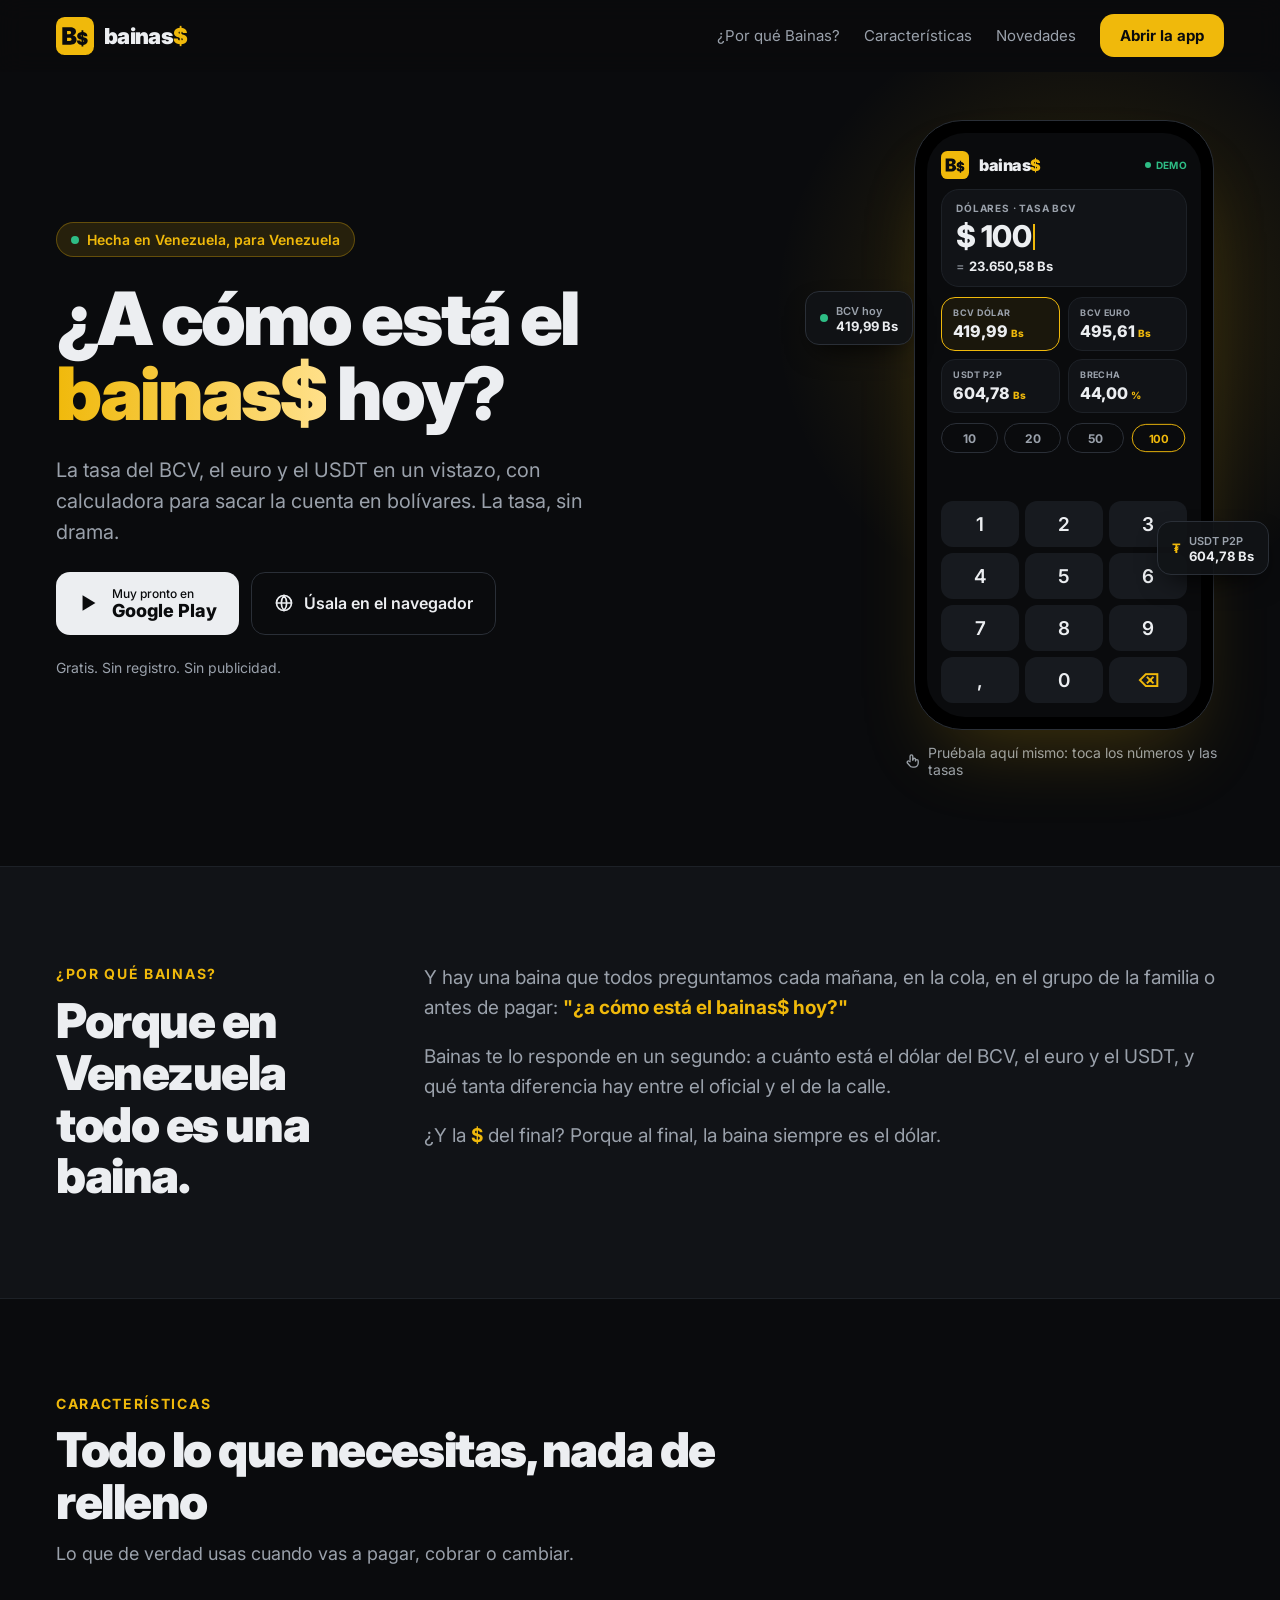
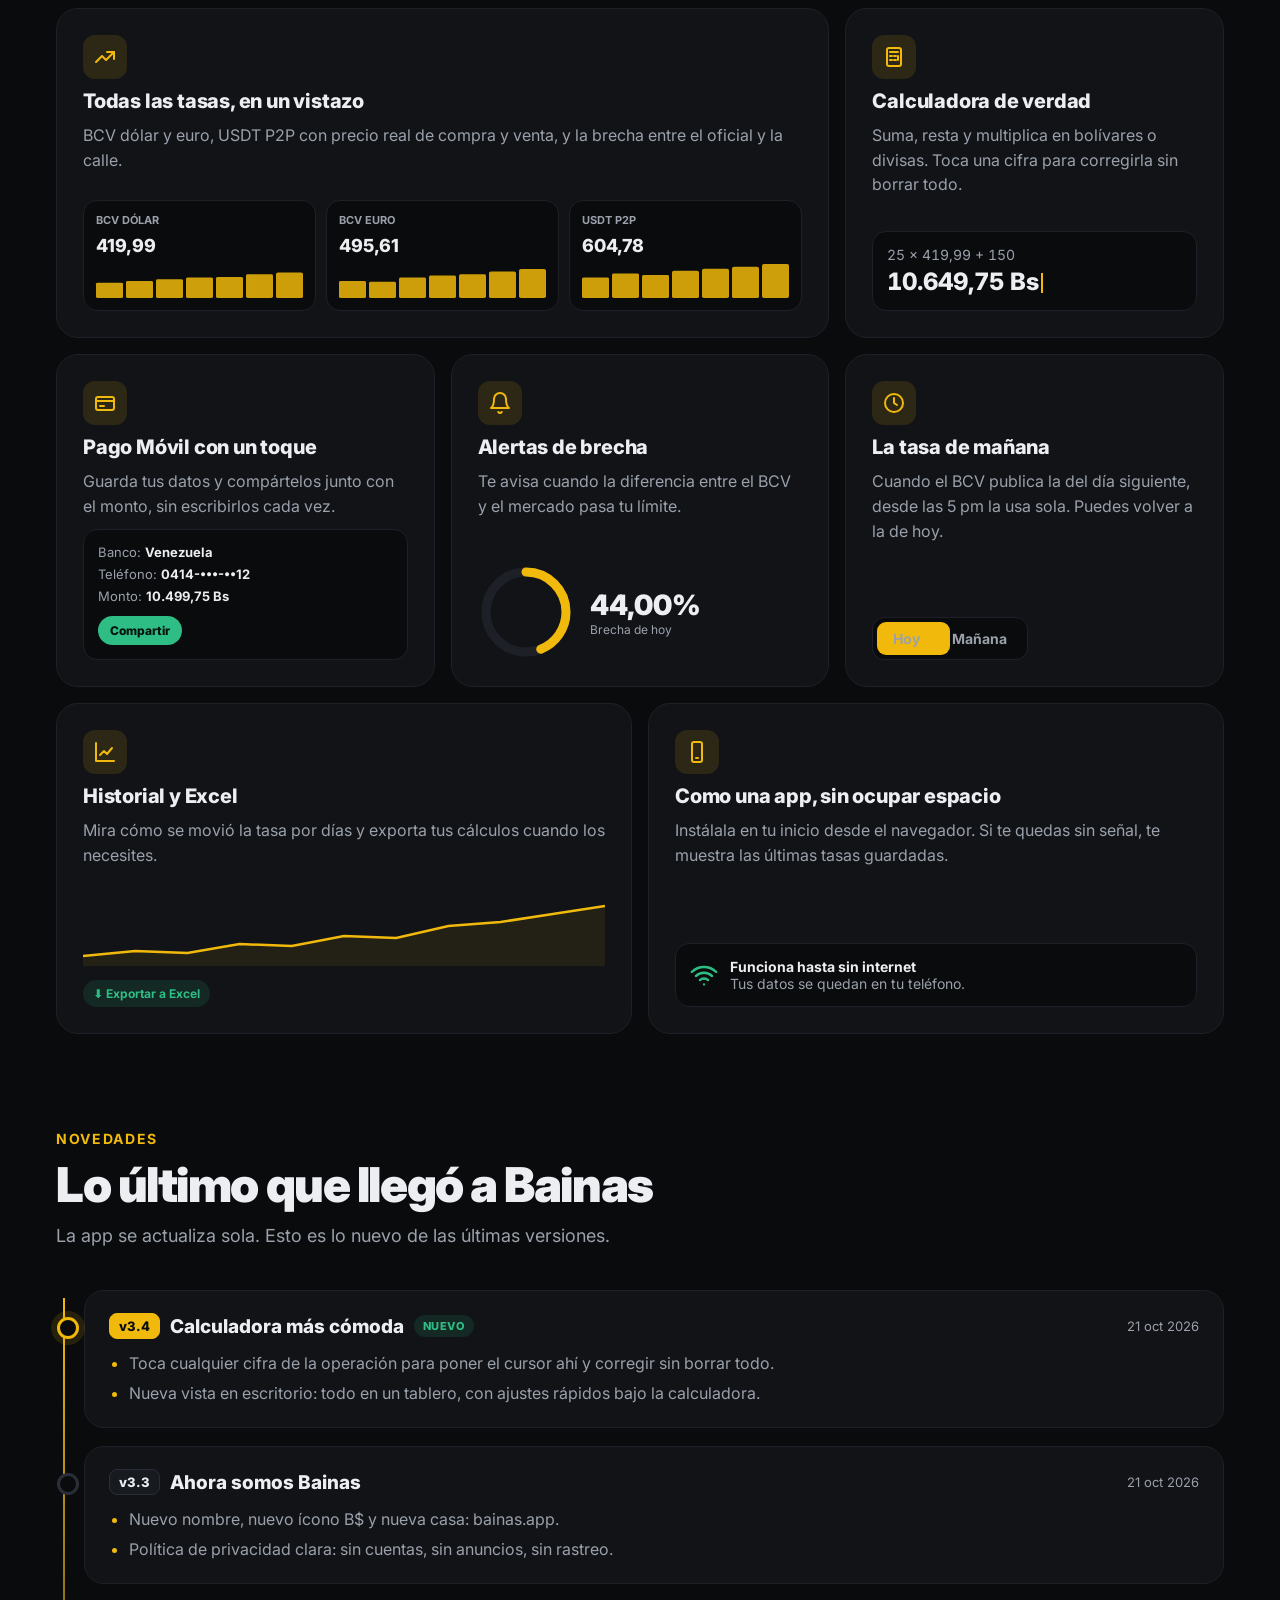
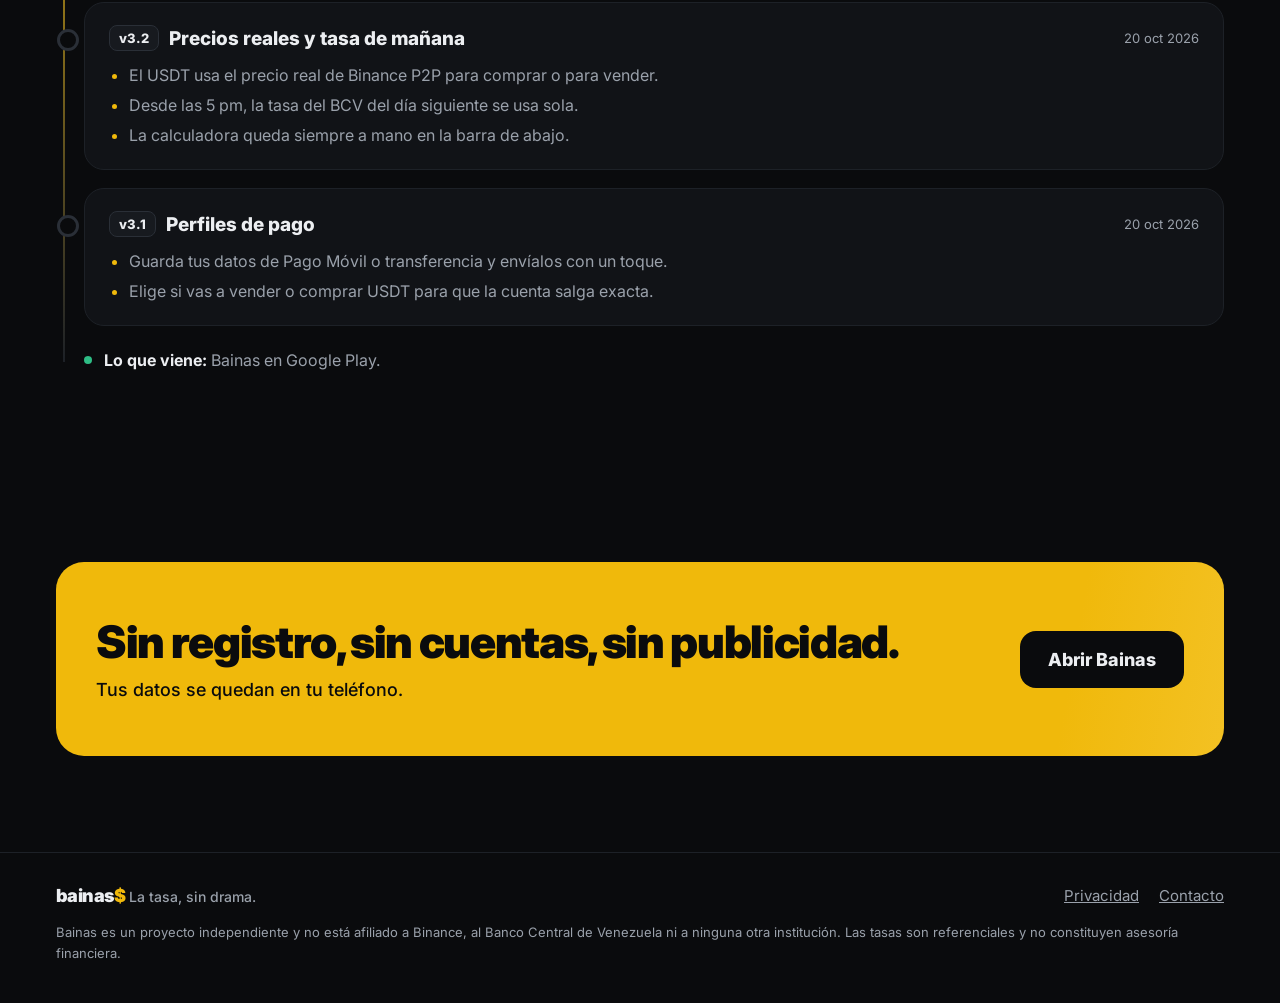
==== landing.html @ 359e4c3b "feat: imagen para compartir, etiquetas SEO, datos estructurados, robots.txt y sitemap Co-Authored-By" ====
<!DOCTYPE html>
<html lang="es">
<head>
    <meta charset="UTF-8">
    <meta name="viewport" content="width=device-width, initial-scale=1.0, viewport-fit=cover">
    <title>Bainas · Tasa BCV, dólar, euro y USDT hoy en Venezuela</title>
    <meta name="description" content="¿A cómo está el dólar hoy? Consulta la tasa BCV, el euro y el USDT de Binance P2P en Venezuela, con calculadora en bolívares. Gratis, sin registro y sin anuncios.">
    <link rel="canonical" href="https://bainas.app/">
    <meta name="robots" content="index, follow, max-image-preview:large">
    <meta name="theme-color" content="#0a0b0d">
    <meta name="application-name" content="Bainas">
    <link rel="icon" type="image/png" sizes="32x32" href="/icons/icon-32.png">
    <link rel="apple-touch-icon" sizes="180x180" href="/icons/icon-180.png">
    <!-- Vista previa al compartir el enlace (WhatsApp, Telegram, X, Facebook) -->
    <meta property="og:type" content="website">
    <meta property="og:site_name" content="Bainas">
    <meta property="og:locale" content="es_VE">
    <meta property="og:url" content="https://bainas.app/">
    <meta property="og:title" content="¿A cómo está el bainas$ hoy? · Bainas">
    <meta property="og:description" content="Tasa BCV, euro y USDT P2P al instante, con calculadora en bolívares. Gratis, sin registro y sin anuncios.">
    <meta property="og:image" content="https://bainas.app/og-image.jpg">
    <meta property="og:image:type" content="image/jpeg">
    <meta property="og:image:width" content="1200">
    <meta property="og:image:height" content="630">
    <meta property="og:image:alt" content="Bainas: ¿a cómo está el bainas$ hoy? Tasa BCV, euro y USDT al instante.">
    <meta name="twitter:card" content="summary_large_image">
    <meta name="twitter:title" content="¿A cómo está el bainas$ hoy? · Bainas">
    <meta name="twitter:description" content="Tasa BCV, euro y USDT P2P al instante, con calculadora en bolívares.">
    <meta name="twitter:image" content="https://bainas.app/og-image.jpg">
    <meta name="twitter:image:alt" content="Bainas: ¿a cómo está el bainas$ hoy? Tasa BCV, euro y USDT al instante.">
    <script type="application/ld+json">
    {
      "@context": "https://schema.org",
      "@graph": [
        {
          "@type": "Organization",
          "@id": "https://bainas.app/#org",
          "name": "Bainas",
          "url": "https://bainas.app/",
          "logo": "https://bainas.app/icons/icon-512.png",
          "email": "j.e.carrasquel86@gmail.com"
        },
        {
          "@type": "WebSite",
          "@id": "https://bainas.app/#web",
          "name": "Bainas",
          "alternateName": "bainas$",
          "url": "https://bainas.app/",
          "inLanguage": "es-VE",
          "publisher": {
            "@id": "https://bainas.app/#org"
          }
        },
        {
          "@type": "WebApplication",
          "name": "Bainas",
          "url": "https://app.bainas.app/",
          "applicationCategory": "FinanceApplication",
          "operatingSystem": "Web, Android, iOS",
          "browserRequirements": "Requiere JavaScript",
          "inLanguage": "es-VE",
          "description": "Monitor de la tasa BCV, el euro y el USDT de Binance P2P en Venezuela, con calculadora en bolívares.",
          "image": "https://bainas.app/og-image.jpg",
          "offers": {
            "@type": "Offer",
            "price": "0",
            "priceCurrency": "USD"
          },
          "publisher": {
            "@id": "https://bainas.app/#org"
          }
        }
      ]
    }
    </script>
    <script>
        // Quien instaló la app cuando vivía en bainas.app abre esta página como app:
        // se le manda a la app, que ahora vive en app.bainas.app.
        if (matchMedia('(display-mode: standalone)').matches || navigator.standalone) {
            location.replace('https://app.bainas.app/' + location.search);
        }
        document.documentElement.classList.add('js');
    </script>
    <link rel="preconnect" href="https://fonts.googleapis.com">
    <link rel="preconnect" href="https://ve.dolarapi.com" crossorigin>
    <link href="https://fonts.googleapis.com/css2?family=Inter:wght@400;500;600;700;800;900&display=swap" rel="stylesheet">
    <style>
        :root {
            --bg: #0a0b0d;
            --surface: #111317;
            --surface-2: #171a1f;
            --line: #1d2127;
            --line-2: #2a2f37;
            --text: #eceef1;
            --text-2: #9aa1ab;
            --accent: #f0b90b;
            --accent-soft: rgba(240, 185, 11, 0.12);
            --green: #2ebd85;
        }

        * { box-sizing: border-box; }
        html { scroll-behavior: smooth; }
        body {
            margin: 0;
            background: var(--bg);
            color: var(--text);
            font-family: Inter, system-ui, -apple-system, "Segoe UI", sans-serif;
            overflow-x: hidden;
        }
        a { color: var(--accent); }
        a:hover { color: #ffd54a; }
        h1, h2, h3, p { margin: 0; }
        .wrap { width: 100%; max-width: 1200px; margin: 0 auto; padding-left: 16px; padding-right: 16px; }
        .accent { color: var(--accent); }

        /* ── Encabezado ── */
        .top { position: sticky; top: 0; z-index: 20; background: rgba(10, 11, 13, 0.8); backdrop-filter: blur(12px); -webkit-backdrop-filter: blur(12px); border-bottom: 1px solid transparent; transition: border-color .3s; }
        .top.scrolled { border-bottom-color: var(--line); }
        .top .wrap { display: flex; align-items: center; justify-content: space-between; gap: 16px; padding-top: 14px; padding-bottom: 14px; }
        .brand { display: flex; align-items: center; gap: 10px; text-decoration: none; color: var(--text); }
        .brand:hover { color: var(--text); }
        .word { font-weight: 900; letter-spacing: -0.03em; }
        .brand .word { font-size: 22px; }
        .top nav { display: flex; align-items: center; gap: 24px; font-size: 15px; }
        .top nav .link { color: var(--text-2); text-decoration: none; transition: color .2s; }
        .top nav .link:hover { color: var(--text); }
        .btn { display: inline-flex; align-items: center; gap: 10px; font-weight: 700; text-decoration: none; border-radius: 14px; transition: transform .2s, background .2s, border-color .2s; }
        .btn:active { transform: scale(.97); }
        .btn-yellow { background: var(--accent); color: var(--bg); padding: 12px 20px; }
        .btn-yellow:hover { background: #ffd54a; color: var(--bg); }
        .btn-ghost { border: 1px solid var(--line-2); color: var(--text); padding: 14px 22px; font-weight: 600; }
        .btn-ghost:hover { border-color: var(--text-2); color: var(--text); }
        @media (max-width: 720px) { .top nav .link { display: none; } }

        /* ── Hero ── */
        .hero { position: relative; overflow: hidden; isolation: isolate; }
        .hero::before {
            content: ""; position: absolute; z-index: -1; width: 720px; height: 720px; right: -160px; top: -120px;
            background: radial-gradient(circle, rgba(240, 185, 11, 0.16), transparent 60%);
            animation: glow 12s ease-in-out infinite alternate; pointer-events: none;
        }
        @keyframes glow { to { transform: translate(-120px, 80px) scale(1.15); } }
        .hero .wrap { display: flex; flex-wrap: wrap; align-items: center; gap: 56px; padding-top: 48px; padding-bottom: 88px; }
        .hero-copy { flex: 999 1 460px; min-width: 0; display: flex; flex-direction: column; gap: 24px; }
        .pill { align-self: flex-start; font-size: 14px; font-weight: 600; color: var(--accent); background: var(--accent-soft); border: 1px solid rgba(240, 185, 11, 0.3); padding: 8px 14px; border-radius: 999px; display: inline-flex; align-items: center; gap: 8px; }
        .dot { width: 8px; height: 8px; border-radius: 50%; background: var(--green); box-shadow: 0 0 0 0 rgba(46, 189, 133, .6); animation: ping 2s infinite; }
        @keyframes ping { 70% { box-shadow: 0 0 0 8px rgba(46, 189, 133, 0); } 100% { box-shadow: 0 0 0 0 rgba(46, 189, 133, 0); } }
        .hero h1 { font-size: clamp(2.6rem, 6vw, 4.6rem); line-height: 1.02; font-weight: 900; letter-spacing: -0.04em; }
        .hero h1 .accent { display: inline-block; background: linear-gradient(90deg, #f0b90b, #ffe08a, #f0b90b); background-size: 200% 100%; -webkit-background-clip: text; background-clip: text; color: transparent; animation: shine 4s linear infinite; }
        @keyframes shine { to { background-position: -200% 0; } }
        .lead { font-size: 20px; line-height: 1.55; color: var(--text-2); max-width: 560px; }
        .ctas { display: flex; flex-wrap: wrap; gap: 12px; }
        .store { cursor: default; display: inline-flex; align-items: center; gap: 12px; background: var(--text); color: var(--bg); padding: 14px 22px; border-radius: 14px; }
        .store small { display: block; font-size: 12px; font-weight: 500; }
        .store b { display: block; font-size: 18px; font-weight: 800; line-height: 1.1; }
        .fine { font-size: 14px; color: var(--text-2); }

        /* Entrada escalonada del hero */
        .js .rise { opacity: 0; animation: rise .5s cubic-bezier(.34, 1.56, .64, 1) forwards; }
        .js .rise:nth-child(2) { animation-delay: .06s; }
        .js .rise:nth-child(3) { animation-delay: .12s; }
        .js .rise:nth-child(4) { animation-delay: .18s; }
        .js .rise:nth-child(5) { animation-delay: .24s; }
        .js .stage.rise { animation-name: pop; animation-delay: .15s; }
        @keyframes rise { from { opacity: 0; transform: translateY(16px) scale(.97); } to { opacity: 1; transform: none; } }
        @keyframes pop { from { opacity: 0; transform: translateY(24px) scale(.9) rotate(3deg); } to { opacity: 1; transform: none; } }

        /* ── Mini app del teléfono ── */
        .stage { flex: 1 1 320px; display: flex; flex-direction: column; align-items: center; gap: 14px; position: relative; }
        .phone { width: 300px; height: 610px; background: #000; border-radius: 48px; padding: 12px; border: 1px solid var(--line-2); box-shadow: 0 40px 80px -30px rgba(240, 185, 11, .25); position: relative; animation: float 6s ease-in-out infinite; }
        @keyframes float { 50% { transform: translateY(-8px); } }
        .screen { height: 100%; border-radius: 38px; background: var(--bg); overflow: hidden; padding: 18px 14px 14px; display: flex; flex-direction: column; gap: 10px; position: relative; user-select: none; -webkit-user-select: none; }
        .app-head { display: flex; align-items: center; justify-content: space-between; }
        .app-head .brand .word { font-size: 16px; }
        .live { font-size: 10px; font-weight: 700; color: var(--green); display: inline-flex; align-items: center; gap: 5px; letter-spacing: .04em; }
        .live .dot { width: 6px; height: 6px; }
        .amount { background: var(--surface); border: 1px solid var(--line); border-radius: 18px; padding: 12px 14px; display: flex; flex-direction: column; gap: 4px; }
        .amount-top { font-size: 10px; font-weight: 700; color: var(--text-2); letter-spacing: .08em; }
        .amount-val { font-size: 30px; font-weight: 800; letter-spacing: -0.02em; white-space: nowrap; overflow: hidden; }
        .caret { display: inline-block; width: 2px; height: 26px; background: var(--accent); vertical-align: -3px; margin-left: 2px; animation: blink 1s steps(1) infinite; }
        @keyframes blink { 50% { opacity: 0; } }
        .amount-res { font-size: 13px; color: var(--text-2); white-space: nowrap; overflow: hidden; text-overflow: ellipsis; }
        .amount-res b { color: var(--text); }
        .rates { display: grid; grid-template-columns: repeat(2, minmax(0, 1fr)); gap: 8px; }
        .rate { background: var(--surface); border: 1px solid var(--line); border-radius: 14px; padding: 9px 11px; display: flex; flex-direction: column; gap: 3px; text-align: left; font: inherit; color: inherit; cursor: pointer; transition: border-color .25s, background .25s, transform .15s; }
        .rate:disabled { cursor: default; }
        .rate.on { border-color: var(--accent); background: rgba(240, 185, 11, .07); }
        .rate > span { font-size: 9px; font-weight: 700; color: var(--text-2); letter-spacing: .04em; }
        .rate b { font-size: 16px; font-weight: 800; }
        .rate b small { font-size: 10px; color: var(--accent); }
        .keys { margin-top: auto; display: grid; grid-template-columns: repeat(3, minmax(0, 1fr)); gap: 6px; }
        .chips { display: flex; gap: 6px; }
        .chip { flex: 1; height: 30px; border: 1px solid var(--line-2); border-radius: 999px; background: transparent; color: var(--text-2); font: 700 12px Inter, system-ui, sans-serif; cursor: pointer; transition: border-color .2s, color .2s, transform .1s; }
        .chip:active, .chip.press { border-color: var(--accent); color: var(--accent); transform: scale(.94); }
        .key { height: 46px; border: 0; border-radius: 12px; background: var(--surface-2); color: var(--text); font: 600 19px Inter, system-ui, sans-serif; cursor: pointer; transition: background .15s, transform .1s; touch-action: manipulation; }
        .key:active, .key.press { background: #262b33; transform: scale(.94); }
        .key.k-del { color: var(--accent); }
        .tap { position: absolute; width: 38px; height: 38px; margin: -19px 0 0 -19px; border-radius: 50%; background: rgba(240, 185, 11, .35); border: 2px solid rgba(240, 185, 11, .8); pointer-events: none; opacity: 0; transform: scale(.4); z-index: 5; }
        .tap.go { animation: tap .5s ease-out; }
        @keyframes tap { 0% { opacity: 1; transform: scale(.4); } 100% { opacity: 0; transform: scale(1.3); } }
        .try { font-size: 14px; color: var(--text-2); display: inline-flex; align-items: center; gap: 8px; }
        .bob { position: absolute; z-index: 2; background: rgba(17, 19, 23, .9); border: 1px solid var(--line-2); border-radius: 14px; padding: 10px 14px; font-size: 13px; font-weight: 700; display: none; align-items: center; gap: 8px; box-shadow: 0 12px 30px -12px #000; animation: bob 5s ease-in-out infinite; }
        .bob small { color: var(--text-2); font-weight: 600; font-size: 11px; }
        .bob-a { left: -110px; top: 170px; }
        .bob-b { right: -56px; top: 400px; animation-delay: -2.5s; }
        @keyframes bob { 50% { transform: translateY(-10px); } }
        @media (min-width: 1100px) { .bob { display: inline-flex; } }

        /* ── Secciones ── */
        .section { padding-top: 96px; padding-bottom: 96px; }
        .eyebrow { font-size: 14px; font-weight: 700; letter-spacing: 0.12em; color: var(--accent); text-transform: uppercase; }
        .h2 { font-size: clamp(2rem, 4vw, 3rem); line-height: 1.08; font-weight: 900; letter-spacing: -0.03em; }
        .sec-head { display: flex; flex-direction: column; gap: 12px; margin-bottom: 40px; max-width: 680px; }
        .sec-head p { font-size: 18px; line-height: 1.55; color: var(--text-2); }

        /* Entradas cortas con rebote; el retraso escalonado lo pone el script */
        .js .reveal { opacity: 0; transform: translateY(20px) scale(.96); transition: opacity .35s ease-out, transform .5s cubic-bezier(.34, 1.56, .64, 1); }
        .js .card.reveal { transform: translateY(24px) scale(.94) rotate(-1.5deg); }
        .js .card.reveal:nth-child(even) { transform: translateY(24px) scale(.94) rotate(1.5deg); }
        .js .rel.reveal, .js .soon.reveal { transform: translateX(-28px); }
        .js .reveal.in, .js .reveal.in:nth-child(n) { opacity: 1; transform: none; }
        .js .card.reveal.in:hover { transform: translateY(-3px); }

        /* ── Características (bento) ── */
        .bento { display: grid; grid-template-columns: minmax(0, 1fr); gap: 16px; }
        @media (min-width: 680px) { .bento { grid-template-columns: repeat(2, minmax(0, 1fr)); } .c-wide { grid-column: span 2; } }
        @media (min-width: 980px) {
            .bento { grid-template-columns: repeat(6, minmax(0, 1fr)); }
            .c-4 { grid-column: span 4; } .c-2 { grid-column: span 2; } .c-3 { grid-column: span 3; }
            .c-wide { grid-column: span 4; }
        }
        .card { background: var(--surface); border: 1px solid var(--line); border-radius: 22px; padding: 26px; display: flex; flex-direction: column; gap: 10px; overflow: hidden; position: relative; transition: border-color .3s, transform .3s; }
        .card:hover { border-color: var(--line-2); transform: translateY(-3px); }
        .card h3 { font-size: 20px; font-weight: 800; letter-spacing: -0.01em; }
        .card p { font-size: 16px; line-height: 1.55; color: var(--text-2); }
        .ico { width: 44px; height: 44px; border-radius: 12px; background: var(--accent-soft); display: inline-flex; align-items: center; justify-content: center; }
        .viz { margin-top: auto; padding-top: 18px; }

        .ticker { display: grid; grid-template-columns: repeat(3, minmax(0, 1fr)); gap: 10px; }
        .tk { background: var(--bg); border: 1px solid var(--line); border-radius: 14px; padding: 12px; display: flex; flex-direction: column; gap: 8px; }
        .tk span { font-size: 11px; font-weight: 700; color: var(--text-2); }
        .tk b { font-size: 18px; font-weight: 800; }
        .bars { display: flex; align-items: flex-end; gap: 3px; height: 34px; }
        .bars i { flex: 1; height: 100%; background: var(--accent); border-radius: 2px; opacity: .85; transform-origin: bottom; transform: scaleY(.2); transition: transform .8s cubic-bezier(.2, .7, .2, 1); }
        .in .bars i { transform: scaleY(var(--h)); }

        .op { background: var(--bg); border: 1px solid var(--line); border-radius: 14px; padding: 14px; font-variant-numeric: tabular-nums; }
        .op .l1 { font-size: 14px; color: var(--text-2); }
        .op .l2 { font-size: 24px; font-weight: 800; margin-top: 4px; }

        .paycard { background: var(--bg); border: 1px solid var(--line); border-radius: 14px; padding: 14px; display: flex; flex-direction: column; gap: 6px; font-size: 13px; color: var(--text-2); }
        .paycard b { color: var(--text); }
        .share { align-self: flex-start; margin-top: 6px; background: var(--green); color: #04130c; font-weight: 800; font-size: 12px; padding: 7px 12px; border-radius: 999px; animation: nudge 2.4s ease-in-out infinite; }
        @keyframes nudge { 0%, 70%, 100% { transform: none; } 80% { transform: scale(1.08); } 90% { transform: scale(.97); } }

        .gauge { display: flex; align-items: center; gap: 16px; }
        .gauge svg { flex: none; }
        .gauge .arc { stroke-dasharray: 251; stroke-dashoffset: 251; transition: stroke-dashoffset 1.4s cubic-bezier(.2, .7, .2, 1); }
        .in .gauge .arc { stroke-dashoffset: calc(251 - 251 * var(--p)); }
        .gauge b { font-size: 28px; font-weight: 900; }
        .gauge small { display: block; font-size: 12px; color: var(--text-2); }

        .switch { display: inline-flex; background: var(--bg); border: 1px solid var(--line); border-radius: 12px; padding: 4px; position: relative; }
        .switch span { position: relative; z-index: 1; padding: 8px 16px; font-size: 14px; font-weight: 700; color: var(--text-2); transition: color .3s; }
        .switch::before { content: ""; position: absolute; top: 4px; bottom: 4px; left: 4px; width: calc(50% - 4px); background: var(--accent); border-radius: 9px; animation: flip 4s ease-in-out infinite; }
        .switch span:first-child { animation: c1 4s infinite; }
        .switch span:last-child { animation: c2 4s infinite; }
        @keyframes flip { 0%, 40% { transform: none; } 50%, 90% { transform: translateX(100%); } 100% { transform: none; } }
        @keyframes c1 { 0%, 40% { color: var(--bg); } 50%, 90% { color: var(--text-2); } 100% { color: var(--bg); } }
        @keyframes c2 { 0%, 40% { color: var(--text-2); } 50%, 90% { color: var(--bg); } 100% { color: var(--text-2); } }

        .spark path.ln { stroke-dasharray: 600; stroke-dashoffset: 600; transition: stroke-dashoffset 1.8s ease-out; }
        .in .spark path.ln { stroke-dashoffset: 0; }
        .xls { display: inline-flex; align-items: center; gap: 6px; font-size: 12px; font-weight: 700; color: var(--green); background: rgba(46, 189, 133, .12); padding: 6px 10px; border-radius: 999px; margin-top: 10px; }

        .wifi { display: flex; align-items: center; gap: 12px; background: var(--bg); border: 1px solid var(--line); border-radius: 14px; padding: 14px; font-size: 14px; color: var(--text-2); }
        .wifi b { color: var(--text); display: block; }

        /* ── ¿Por qué? ── */
        .why { background: var(--surface); border-top: 1px solid var(--line); border-bottom: 1px solid var(--line); }
        .why .wrap { display: flex; flex-wrap: wrap; gap: 48px; align-items: flex-start; }
        .why-l { flex: 1 1 320px; min-width: 0; }
        .why-l .h2 { margin-top: 12px; }
        .why-r { flex: 999 1 460px; min-width: 0; display: flex; flex-direction: column; gap: 18px; font-size: 19px; line-height: 1.6; color: var(--text-2); }
        .why-r strong { color: var(--accent); }

        /* ── Novedades ── */
        .timeline { position: relative; display: flex; flex-direction: column; gap: 18px; padding-left: 28px; }
        .timeline::before { content: ""; position: absolute; left: 7px; top: 8px; bottom: 8px; width: 2px; background: linear-gradient(var(--accent), var(--line)); }
        .rel { position: relative; background: var(--surface); border: 1px solid var(--line); border-radius: 20px; padding: 22px 24px; }
        .rel::before { content: ""; position: absolute; left: -28px; top: 26px; width: 16px; height: 16px; border-radius: 50%; background: var(--bg); border: 3px solid var(--line-2); }
        .rel.new::before { border-color: var(--accent); box-shadow: 0 0 0 6px var(--accent-soft); }
        .rel-head { display: flex; flex-wrap: wrap; align-items: center; gap: 10px; margin-bottom: 12px; }
        .ver { font-size: 13px; font-weight: 800; background: var(--surface-2); border: 1px solid var(--line-2); border-radius: 8px; padding: 4px 9px; }
        .rel.new .ver { background: var(--accent); color: var(--bg); border-color: var(--accent); }
        .rel-head h3 { font-size: 19px; font-weight: 800; }
        .date { font-size: 13px; color: var(--text-2); margin-left: auto; }
        .badge { font-size: 11px; font-weight: 800; color: var(--green); background: rgba(46, 189, 133, .12); border-radius: 999px; padding: 4px 9px; letter-spacing: .04em; }
        .rel ul { margin: 0; padding-left: 20px; display: flex; flex-direction: column; gap: 6px; color: var(--text-2); font-size: 16px; line-height: 1.5; }
        .rel li::marker { color: var(--accent); }
        .soon { display: flex; align-items: center; gap: 12px; font-size: 16px; color: var(--text-2); padding: 6px 0 0; }
        .soon b { color: var(--text); }

        /* ── CTA y pie ── */
        .cta { background: linear-gradient(100deg, #f0b90b 0%, #f0b90b 35%, #f8cf4a 50%, #f0b90b 65%, #f0b90b 100%); background-size: 250% 100%; animation: shine 7s linear infinite; color: var(--bg); border-radius: 28px; padding: 56px 40px; display: flex; flex-wrap: wrap; align-items: center; justify-content: space-between; gap: 28px; }
        .cta .h2 { font-size: clamp(1.9rem, 4vw, 2.8rem); }
        .cta p { margin-top: 12px; font-size: 18px; font-weight: 500; }
        .cta .btn { background: var(--bg); color: var(--text); font-size: 18px; font-weight: 800; padding: 18px 28px; border-radius: 16px; }
        .cta .btn:hover { color: var(--text); background: #1d2127; }
        @media (max-width: 520px) { .cta { padding: 40px 24px; } }
        footer { border-top: 1px solid var(--line); }
        footer .wrap { padding-top: 32px; padding-bottom: 40px; display: flex; flex-direction: column; gap: 16px; }
        .foot-row { display: flex; flex-wrap: wrap; gap: 24px; align-items: center; justify-content: space-between; }
        .foot-row nav { display: flex; flex-wrap: wrap; gap: 20px; font-size: 15px; }
        .foot-row nav a { color: var(--text-2); }
        .legal { font-size: 13px; line-height: 1.6; color: var(--text-2); }

        @media (prefers-reduced-motion: reduce) {
            *, *::before, *::after { animation: none !important; transition: none !important; }
            .js .rise, .js .reveal { opacity: 1; transform: none; }
            .bars i { transform: scaleY(var(--h)); }
            .gauge .arc { stroke-dashoffset: calc(251 - 251 * var(--p)); }
            .spark path.ln { stroke-dashoffset: 0; }
        }
    </style>
</head>
<body>
<svg width="0" height="0" style="position: absolute" aria-hidden="true">
    <symbol id="logo" viewBox="0 0 1024 1024"><rect width="1024" height="1024" rx="230.4" fill="#F0B90B"></rect><path fill="#0A0B0D" d="M169.97 747.52H391.9C494.01 747.52 554.39 691.25 554.39 614.11C554.39 547.72 508.24 502.2 447.54 499.99V499.35C502.23 488.92 538.59 448.77 538.59 394.08C538.59 325.48 481.68 276.48 374.2 276.48H169.97ZM297.69 648.89V555.94H367.24C399.17 555.94 419.72 574.28 419.72 602.41C419.72 630.55 399.17 648.89 367.24 648.89ZM297.69 463V375.11H359.34C388.42 375.11 407.08 392.5 407.08 419.06C407.08 445.61 388.42 463 359.34 463Z"></path><path fill="#0A0B0D" d="M687.64 797.14H736.35V751.84C811.69 744.33 854.03 705.18 854.03 641.45C854.03 587.28 821.02 557.23 743.18 542.89L736.35 541.53V482.57C750 488.72 758.43 500.33 760.02 515.81H846.97C844.92 452.76 804.41 412.7 736.35 404.5V358.75H687.64V403.82C616.85 410.87 570.19 452.53 570.19 511.25C570.19 561.56 605.7 596.38 671.25 608.9L687.64 612.09V675.37C666.92 669.68 654.41 655.34 653.27 634.62H563.81C563.81 704.73 607.52 745.93 687.64 752.07ZM736.35 674.68V623.47C752.74 629.61 760.48 637.58 760.48 648.51C760.48 660.57 751.37 669.9 736.35 674.68ZM687.64 530.83C672.39 525.14 665.33 517.63 665.33 506.7C665.33 495.09 673.98 485.99 687.64 481.21Z"></path></symbol>
</svg>

<header class="top" id="top">
    <div class="wrap">
        <a href="#inicio" class="brand"><svg width="38" height="38" aria-hidden="true"><use href="#logo"></use></svg><span class="word">bainas<span class="accent">$</span></span></a>
        <nav aria-label="Principal">
            <a class="link" href="#por-que">¿Por qué Bainas?</a>
            <a class="link" href="#caracteristicas">Características</a>
            <a class="link" href="#novedades">Novedades</a>
            <a class="btn btn-yellow" href="https://app.bainas.app/">Abrir la app</a>
        </nav>
    </div>
</header>

<main>
<section class="hero" id="inicio">
    <div class="wrap">
        <div class="hero-copy">
            <div class="pill rise"><span class="dot"></span>Hecha en Venezuela, para Venezuela</div>
            <h1 class="rise">¿A cómo está el <span class="accent">bainas$</span> hoy?</h1>
            <p class="lead rise">La tasa del BCV, el euro y el USDT en un vistazo, con calculadora para sacar la cuenta en bolívares. La tasa, sin drama.</p>
            <div class="ctas rise">
                <span class="store">
                    <svg width="22" height="22" viewBox="0 0 24 24" aria-hidden="true"><path d="M5 3.5v17l14-8.5z" fill="#0a0b0d"></path></svg>
                    <span><small>Muy pronto en</small><b>Google Play</b></span>
                </span>
                <a class="btn btn-ghost" href="https://app.bainas.app/">
                    <svg width="20" height="20" viewBox="0 0 24 24" fill="none" stroke="currentColor" stroke-width="2" stroke-linecap="round" stroke-linejoin="round" aria-hidden="true"><circle cx="12" cy="12" r="9"></circle><path d="M3 12h18M12 3a14 14 0 0 1 0 18M12 3a14 14 0 0 0 0 18"></path></svg>
                    Úsala en el navegador
                </a>
            </div>
            <p class="fine rise">Gratis. Sin registro. Sin publicidad.</p>
        </div>

        <div class="stage rise">
            <div class="phone">
                <div class="bob bob-a" aria-hidden="true"><span class="dot"></span><span><small>BCV hoy</small><br><span data-bob="bcv">419,99 Bs</span></span></div>
                <div class="bob bob-b" aria-hidden="true"><span class="accent">₮</span><span><small>USDT P2P</small><br><span data-bob="usdt">604,78 Bs</span></span></div>
                <div class="screen" id="mini" role="group" aria-label="Demo interactiva de Bainas">
                    <div class="app-head">
                        <span class="brand"><svg width="28" height="28" aria-hidden="true"><use href="#logo"></use></svg><span class="word">bainas<span class="accent">$</span></span></span>
                        <span class="live"><span class="dot"></span><span id="live-label">EN VIVO</span></span>
                    </div>
                    <div class="amount">
                        <span class="amount-top" id="m-label">DÓLARES · TASA BCV</span>
                        <span class="amount-val"><span id="m-sym">$</span> <span id="m-amt">1</span><span class="caret"></span></span>
                        <span class="amount-res">= <b id="m-res">419,99 Bs</b></span>
                    </div>
                    <div class="rates">
                        <button class="rate on" data-cur="usd" type="button"><span>BCV DÓLAR</span><b><span data-rate="usd">419,99</span> <small>Bs</small></b></button>
                        <button class="rate" data-cur="eur" type="button"><span>BCV EURO</span><b><span data-rate="eur">495,61</span> <small>Bs</small></b></button>
                        <button class="rate" data-cur="usdt" type="button"><span>USDT P2P</span><b><span data-rate="usdt">604,78</span> <small>Bs</small></b></button>
                        <button class="rate" type="button" disabled><span>BRECHA</span><b><span data-rate="gap">44,00</span> <small>%</small></b></button>
                    </div>
                    <div class="chips">
                        <button class="chip" type="button" data-q="10">10</button><button class="chip" type="button" data-q="20">20</button><button class="chip" type="button" data-q="50">50</button><button class="chip" type="button" data-q="100">100</button>
                    </div>
                    <div class="keys">
                        <button class="key" type="button" data-k="1">1</button><button class="key" type="button" data-k="2">2</button><button class="key" type="button" data-k="3">3</button>
                        <button class="key" type="button" data-k="4">4</button><button class="key" type="button" data-k="5">5</button><button class="key" type="button" data-k="6">6</button>
                        <button class="key" type="button" data-k="7">7</button><button class="key" type="button" data-k="8">8</button><button class="key" type="button" data-k="9">9</button>
                        <button class="key" type="button" data-k=",">,</button><button class="key" type="button" data-k="0">0</button><button class="key k-del" type="button" data-k="del" aria-label="Borrar">⌫</button>
                    </div>
                    <span class="tap" id="tap" aria-hidden="true"></span>
                </div>
            </div>
            <span class="try">
                <svg width="18" height="18" viewBox="0 0 24 24" fill="none" stroke="currentColor" stroke-width="2" stroke-linecap="round" stroke-linejoin="round" aria-hidden="true"><path d="M9 11V5a2 2 0 0 1 4 0v6"></path><path d="M13 10a2 2 0 0 1 4 0v2a2 2 0 0 1 4 0v3a6 6 0 0 1-6 6h-2a6 6 0 0 1-5-2.7L5 15a2 2 0 0 1 3-2.6L9 13"></path></svg>
                Pruébala aquí mismo: toca los números y las tasas
            </span>
        </div>
    </div>
</section>

<section class="why" id="por-que">
    <div class="wrap section">
        <div class="why-l reveal">
            <span class="eyebrow">¿Por qué Bainas?</span>
            <h2 class="h2">Porque en Venezuela todo es una baina.</h2>
        </div>
        <div class="why-r reveal">
            <p>Y hay una baina que todos preguntamos cada mañana, en la cola, en el grupo de la familia o antes de pagar: <strong>"¿a cómo está el bainas$ hoy?"</strong></p>
            <p>Bainas te lo responde en un segundo: a cuánto está el dólar del BCV, el euro y el USDT, y qué tanta diferencia hay entre el oficial y el de la calle.</p>
            <p>¿Y la <strong class="accent">$</strong> del final? Porque al final, la baina siempre es el dólar.</p>
        </div>
    </div>
</section>

<section class="section" id="caracteristicas">
    <div class="wrap">
        <div class="sec-head reveal">
            <span class="eyebrow">Características</span>
            <h2 class="h2">Todo lo que necesitas, nada de relleno</h2>
            <p>Lo que de verdad usas cuando vas a pagar, cobrar o cambiar.</p>
        </div>
        <div class="bento">
            <article class="card c-4 c-wide reveal">
                <span class="ico"><svg width="24" height="24" viewBox="0 0 24 24" fill="none" stroke="#f0b90b" stroke-width="2" stroke-linecap="round" stroke-linejoin="round" aria-hidden="true"><path d="M3 17l6-6 4 4 8-8"></path><path d="M14 7h7v7"></path></svg></span>
                <h3>Todas las tasas, en un vistazo</h3>
                <p>BCV dólar y euro, USDT P2P con precio real de compra y venta, y la brecha entre el oficial y la calle.</p>
                <div class="viz ticker">
                    <div class="tk"><span>BCV DÓLAR</span><b data-rate="usd">419,99</b><div class="bars"><i style="--h:.45"></i><i style="--h:.5"></i><i style="--h:.55"></i><i style="--h:.6"></i><i style="--h:.62"></i><i style="--h:.7"></i><i style="--h:.75"></i></div></div>
                    <div class="tk"><span>BCV EURO</span><b data-rate="eur">495,61</b><div class="bars"><i style="--h:.5"></i><i style="--h:.48"></i><i style="--h:.6"></i><i style="--h:.66"></i><i style="--h:.7"></i><i style="--h:.78"></i><i style="--h:.85"></i></div></div>
                    <div class="tk"><span>USDT P2P</span><b data-rate="usdt">604,78</b><div class="bars"><i style="--h:.6"></i><i style="--h:.72"></i><i style="--h:.68"></i><i style="--h:.8"></i><i style="--h:.86"></i><i style="--h:.92"></i><i style="--h:1"></i></div></div>
                </div>
            </article>
            <article class="card c-2 reveal">
                <span class="ico"><svg width="24" height="24" viewBox="0 0 24 24" fill="none" stroke="#f0b90b" stroke-width="2" stroke-linecap="round" stroke-linejoin="round" aria-hidden="true"><rect x="5" y="3" width="14" height="18" rx="2"></rect><path d="M8 7h8M8 11h2M12 11h2M8 15h2M12 15h2M16 11v4"></path></svg></span>
                <h3>Calculadora de verdad</h3>
                <p>Suma, resta y multiplica en bolívares o divisas. Toca una cifra para corregirla sin borrar todo.</p>
                <div class="viz op"><div class="l1">25 × 419,99 + 150</div><div class="l2">10.649,75 Bs<span class="caret" style="height: 20px"></span></div></div>
            </article>
            <article class="card c-2 reveal">
                <span class="ico"><svg width="24" height="24" viewBox="0 0 24 24" fill="none" stroke="#f0b90b" stroke-width="2" stroke-linecap="round" stroke-linejoin="round" aria-hidden="true"><rect x="3" y="6" width="18" height="13" rx="2"></rect><path d="M3 10h18M7 15h4"></path></svg></span>
                <h3>Pago Móvil con un toque</h3>
                <p>Guarda tus datos y compártelos junto con el monto, sin escribirlos cada vez.</p>
                <div class="viz paycard">
                    <span>Banco: <b>Venezuela</b></span>
                    <span>Teléfono: <b>0414-•••-••12</b></span>
                    <span>Monto: <b>10.499,75 Bs</b></span>
                    <span class="share">Compartir</span>
                </div>
            </article>
            <article class="card c-2 reveal">
                <span class="ico"><svg width="24" height="24" viewBox="0 0 24 24" fill="none" stroke="#f0b90b" stroke-width="2" stroke-linecap="round" stroke-linejoin="round" aria-hidden="true"><path d="M6 8a6 6 0 0 1 12 0c0 7 3 9 3 9H3s3-2 3-9"></path><path d="M10.3 21a1.94 1.94 0 0 0 3.4 0"></path></svg></span>
                <h3>Alertas de brecha</h3>
                <p>Te avisa cuando la diferencia entre el BCV y el mercado pasa tu límite.</p>
                <div class="viz gauge" id="gauge" style="--p:.44">
                    <svg width="96" height="96" viewBox="0 0 96 96" aria-hidden="true"><circle cx="48" cy="48" r="40" fill="none" stroke="#1d2127" stroke-width="9"></circle><circle class="arc" cx="48" cy="48" r="40" fill="none" stroke="#f0b90b" stroke-width="9" stroke-linecap="round" transform="rotate(-90 48 48)"></circle></svg>
                    <div><b><span data-rate="gap">44,00</span>%</b><small>Brecha de hoy</small></div>
                </div>
            </article>
            <article class="card c-2 reveal">
                <span class="ico"><svg width="24" height="24" viewBox="0 0 24 24" fill="none" stroke="#f0b90b" stroke-width="2" stroke-linecap="round" stroke-linejoin="round" aria-hidden="true"><circle cx="12" cy="12" r="9"></circle><path d="M12 7v5l3 2"></path></svg></span>
                <h3>La tasa de mañana</h3>
                <p>Cuando el BCV publica la del día siguiente, desde las 5 pm la usa sola. Puedes volver a la de hoy.</p>
                <div class="viz"><div class="switch"><span>Hoy</span><span>Mañana</span></div></div>
            </article>
            <article class="card c-3 reveal">
                <span class="ico"><svg width="24" height="24" viewBox="0 0 24 24" fill="none" stroke="#f0b90b" stroke-width="2" stroke-linecap="round" stroke-linejoin="round" aria-hidden="true"><path d="M3 3v18h18"></path><path d="M7 15l4-4 3 3 5-6"></path></svg></span>
                <h3>Historial y Excel</h3>
                <p>Mira cómo se movió la tasa por días y exporta tus cálculos cuando los necesites.</p>
                <div class="viz">
                    <svg class="spark" width="100%" height="70" viewBox="0 0 300 70" preserveAspectRatio="none" aria-hidden="true"><path d="M0 60 L30 55 L60 57 L90 48 L120 50 L150 40 L180 42 L210 30 L240 26 L270 18 L300 10 L300 70 L0 70Z" fill="rgba(240,185,11,.08)"></path><path class="ln" d="M0 60 L30 55 L60 57 L90 48 L120 50 L150 40 L180 42 L210 30 L240 26 L270 18 L300 10" fill="none" stroke="#f0b90b" stroke-width="2.5" vector-effect="non-scaling-stroke"></path></svg>
                    <span class="xls">⬇ Exportar a Excel</span>
                </div>
            </article>
            <article class="card c-3 reveal">
                <span class="ico"><svg width="24" height="24" viewBox="0 0 24 24" fill="none" stroke="#f0b90b" stroke-width="2" stroke-linecap="round" stroke-linejoin="round" aria-hidden="true"><rect x="7" y="2" width="10" height="20" rx="2"></rect><path d="M11 18h2"></path></svg></span>
                <h3>Como una app, sin ocupar espacio</h3>
                <p>Instálala en tu inicio desde el navegador. Si te quedas sin señal, te muestra las últimas tasas guardadas.</p>
                <div class="viz wifi">
                    <svg width="28" height="28" viewBox="0 0 24 24" fill="none" stroke="#2ebd85" stroke-width="2" stroke-linecap="round" stroke-linejoin="round" aria-hidden="true"><path d="M12 20h.01M8.5 16.4a5 5 0 0 1 7 0M5 12.9a10 10 0 0 1 14 0M1.5 9.4a15 15 0 0 1 21 0"></path></svg>
                    <span><b>Funciona hasta sin internet</b>Tus datos se quedan en tu teléfono.</span>
                </div>
            </article>
        </div>
    </div>
</section>

<section class="section" id="novedades" style="padding-top: 0">
    <div class="wrap">
        <div class="sec-head reveal">
            <span class="eyebrow">Novedades</span>
            <h2 class="h2">Lo último que llegó a Bainas</h2>
            <p>La app se actualiza sola. Esto es lo nuevo de las últimas versiones.</p>
        </div>
        <div class="timeline">
            <article class="rel new reveal">
                <div class="rel-head"><span class="ver">v3.4</span><h3>Calculadora más cómoda</h3><span class="badge">NUEVO</span><span class="date">21 oct 2026</span></div>
                <ul>
                    <li>Toca cualquier cifra de la operación para poner el cursor ahí y corregir sin borrar todo.</li>
                    <li>Nueva vista en escritorio: todo en un tablero, con ajustes rápidos bajo la calculadora.</li>
                </ul>
            </article>
            <article class="rel reveal">
                <div class="rel-head"><span class="ver">v3.3</span><h3>Ahora somos Bainas</h3><span class="date">21 oct 2026</span></div>
                <ul>
                    <li>Nuevo nombre, nuevo ícono B$ y nueva casa: bainas.app.</li>
                    <li>Política de privacidad clara: sin cuentas, sin anuncios, sin rastreo.</li>
                </ul>
            </article>
            <article class="rel reveal">
                <div class="rel-head"><span class="ver">v3.2</span><h3>Precios reales y tasa de mañana</h3><span class="date">20 oct 2026</span></div>
                <ul>
                    <li>El USDT usa el precio real de Binance P2P para comprar o para vender.</li>
                    <li>Desde las 5 pm, la tasa del BCV del día siguiente se usa sola.</li>
                    <li>La calculadora queda siempre a mano en la barra de abajo.</li>
                </ul>
            </article>
            <article class="rel reveal">
                <div class="rel-head"><span class="ver">v3.1</span><h3>Perfiles de pago</h3><span class="date">20 oct 2026</span></div>
                <ul>
                    <li>Guarda tus datos de Pago Móvil o transferencia y envíalos con un toque.</li>
                    <li>Elige si vas a vender o comprar USDT para que la cuenta salga exacta.</li>
                </ul>
            </article>
            <div class="soon reveal"><span class="dot"></span><span><b>Lo que viene:</b> Bainas en Google Play.</span></div>
        </div>
    </div>
</section>

<section class="section" id="descarga">
    <div class="wrap">
        <div class="cta reveal">
            <div style="flex: 999 1 420px; min-width: 0">
                <h2 class="h2">Sin registro, sin cuentas, sin publicidad.</h2>
                <p>Tus datos se quedan en tu teléfono.</p>
            </div>
            <a class="btn" href="https://app.bainas.app/">Abrir Bainas</a>
        </div>
    </div>
</section>
</main>

<footer>
    <div class="wrap">
        <div class="foot-row">
            <span class="word" style="font-size: 18px">bainas<span class="accent">$</span> <span style="font-weight: 500; font-size: 14px; color: var(--text-2); letter-spacing: 0">La tasa, sin drama.</span></span>
            <nav aria-label="Legal">
                <a href="/privacidad">Privacidad</a>
                <a href="mailto:j.e.carrasquel86@gmail.com">Contacto</a>
            </nav>
        </div>
        <p class="legal">Bainas es un proyecto independiente y no está afiliado a Binance, al Banco Central de Venezuela ni a ninguna otra institución. Las tasas son referenciales y no constituyen asesoría financiera.</p>
    </div>
</footer>

<script>
(() => {
    const $ = (s, r = document) => r.querySelector(s);
    const $$ = (s, r = document) => [...r.querySelectorAll(s)];
    const reduced = matchMedia('(prefers-reduced-motion: reduce)').matches;
    const fmt = (n) => n.toLocaleString('es-VE', { minimumFractionDigits: 2, maximumFractionDigits: 2 });

    // Borde del encabezado al hacer scroll
    const top = $('#top');
    addEventListener('scroll', () => top.classList.toggle('scrolled', scrollY > 8), { passive: true });

    // Aparición al hacer scroll
    const io = new IntersectionObserver((entries) => {
        entries.filter((e) => e.isIntersecting).forEach((e, n) => {
            e.target.style.transitionDelay = Math.min(n * 70, 280) + 'ms';
            e.target.classList.add('in');
            setTimeout(() => { e.target.style.transitionDelay = ''; }, 900);
            io.unobserve(e.target);
        });
    }, { threshold: 0.15 });
    $$('.reveal').forEach((el) => io.observe(el));

    // ── Mini app ──
    const rates = { usd: 419.99, eur: 495.61, usdt: 604.78 };
    const CUR = {
        usd: { sym: '$', label: 'DÓLARES · TASA BCV' },
        eur: { sym: '€', label: 'EUROS · TASA BCV' },
        usdt: { sym: '₮', label: 'USDT · BINANCE P2P' },
    };
    let cur = 'usd';
    let amt = '1';
    let shown = rates.usd;
    let raf = 0;

    const mini = $('#mini');
    const elAmt = $('#m-amt'), elRes = $('#m-res'), elSym = $('#m-sym'), elLabel = $('#m-label');

    const animateTo = (target) => {
        cancelAnimationFrame(raf);
        if (reduced) { shown = target; elRes.textContent = fmt(target) + ' Bs'; return; }
        const from = shown, t0 = performance.now();
        const step = (t) => {
            const k = Math.min(1, (t - t0) / 450);
            shown = from + (target - from) * (1 - Math.pow(1 - k, 3));
            elRes.textContent = fmt(shown) + ' Bs';
            if (k < 1) raf = requestAnimationFrame(step);
        };
        raf = requestAnimationFrame(step);
    };

    const render = () => {
        const [ent, dec] = amt.split(',');
        elAmt.textContent = Number(ent || 0).toLocaleString('es-VE') + (dec !== undefined ? ',' + dec : '');
        elSym.textContent = CUR[cur].sym;
        elLabel.textContent = CUR[cur].label;
        $$('.rate[data-cur]', mini).forEach((b) => b.classList.toggle('on', b.dataset.cur === cur));
        animateTo(parseFloat(amt.replace(',', '.') || '0') * rates[cur]);
    };

    const press = (k) => {
        if (k === 'del') amt = amt.length > 1 ? amt.slice(0, -1) : '0';
        else if (k === ',') { if (!amt.includes(',')) amt += ','; }
        else {
            const dec = amt.split(',')[1];
            if (dec !== undefined && dec.length >= 2) return;
            if (amt.replace(',', '').length >= 7) return;
            amt = amt === '0' ? k : amt + k;
        }
        render();
    };

    const showRates = () => {
        rates.gap = (rates.usdt / rates.usd - 1) * 100;
        $$('[data-rate]').forEach((el) => { el.textContent = fmt(rates[el.dataset.rate]); });
        $('[data-bob="bcv"]').textContent = fmt(rates.usd) + ' Bs';
        $('[data-bob="usdt"]').textContent = fmt(rates.usdt) + ' Bs';
        $('#gauge').style.setProperty('--p', Math.min(1, rates.gap / 100).toFixed(3));
        render();
    };

    // Tasas reales del día (las mismas fuentes que usa la app). Si fallan, quedan las de ejemplo.
    Promise.all(['dolares', 'euros'].map((p) => fetch('https://ve.dolarapi.com/v1/' + p).then((r) => r.json())))
        .then(([usd, eur]) => {
            const of = (arr, f) => (Array.isArray(arr) ? arr.find((i) => i.fuente === f) : arr)?.promedio;
            const bcv = of(usd, 'oficial'), par = of(usd, 'paralelo'), euro = of(eur, 'oficial');
            if (bcv > 0 && par > 0 && euro > 0) { Object.assign(rates, { usd: bcv, eur: euro, usdt: par }); showRates(); }
        })
        .catch(() => { $('#live-label').textContent = 'DEMO'; });
    showRates();

    // ── Demo que se usa sola hasta que la persona toque ──
    const tapEl = $('#tap');
    const keyEl = (k) => $(`.key[data-k="${k}"]`, mini);
    const tapOn = (el) => {
        const a = el.getBoundingClientRect(), s = mini.getBoundingClientRect();
        tapEl.style.left = (a.left - s.left + a.width / 2) + 'px';
        tapEl.style.top = (a.top - s.top + a.height / 2) + 'px';
        tapEl.classList.remove('go'); void tapEl.offsetWidth; tapEl.classList.add('go');
        el.classList.add('press'); setTimeout(() => el.classList.remove('press'), 160);
    };
    const script = [
        ['q', '100'], ['wait'], ['wait'],
        ['cur', 'eur'], ['wait'], ['wait'], ['cur', 'usdt'], ['wait'], ['wait'],
        ['del'], ['del'], ['del'], ['k', '2'], ['k', '5'], ['wait'], ['wait'],
        ['cur', 'usd'], ['wait'], ['wait'], ['q', '20'], ['wait'], ['k', '0'], ['wait'], ['wait'], ['wait'],
    ];
    let i = 0, timer = 0, idleUntil = 0, visible = true;
    const tick = () => {
        timer = setTimeout(tick, 650);
        if (!visible || document.hidden || Date.now() < idleUntil) return;
        const [type, v] = script[i];
        i = (i + 1) % script.length;
        if (type === 'k' || type === 'del') { const el = keyEl(type === 'del' ? 'del' : v); tapOn(el); press(type === 'del' ? 'del' : v); }
        else if (type === 'q') { tapOn($(`.chip[data-q="${v}"]`, mini)); amt = v; render(); }
        else if (type === 'cur') { const el = $(`.rate[data-cur="${v}"]`, mini); tapOn(el); cur = v; render(); }
    };
    new IntersectionObserver(([e]) => { visible = e.isIntersecting; }).observe(mini);
    if (!reduced) timer = setTimeout(tick, 1600);

    // La persona toma el control: la demo se pausa mientras use la mini app.
    mini.addEventListener('pointerdown', () => { idleUntil = Date.now() + 15000; i = 0; });
    $$('.key', mini).forEach((b) => b.addEventListener('click', () => press(b.dataset.k)));
    $$('.rate[data-cur]', mini).forEach((b) => b.addEventListener('click', () => { cur = b.dataset.cur; render(); }));
    $$('.chip', mini).forEach((b) => b.addEventListener('click', () => { amt = b.dataset.q; render(); }));
})();
</script>
</body>
</html>
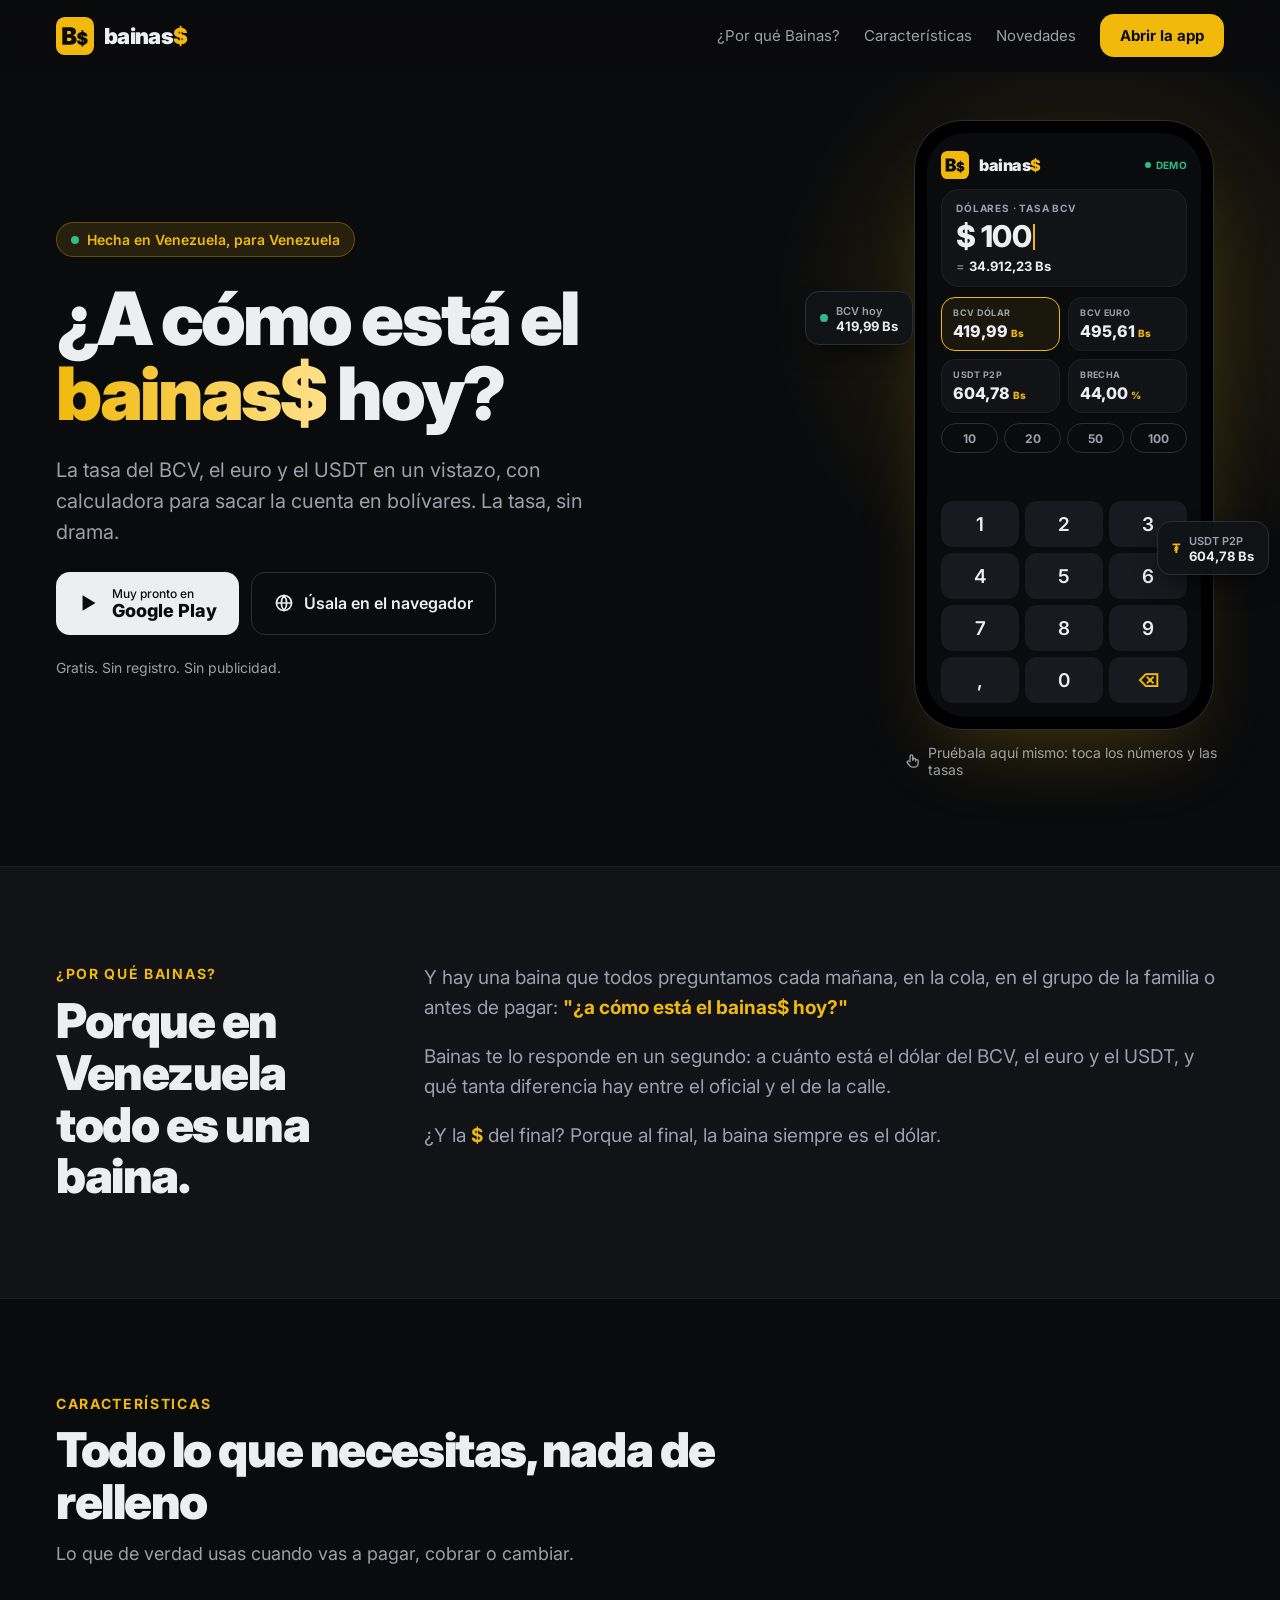
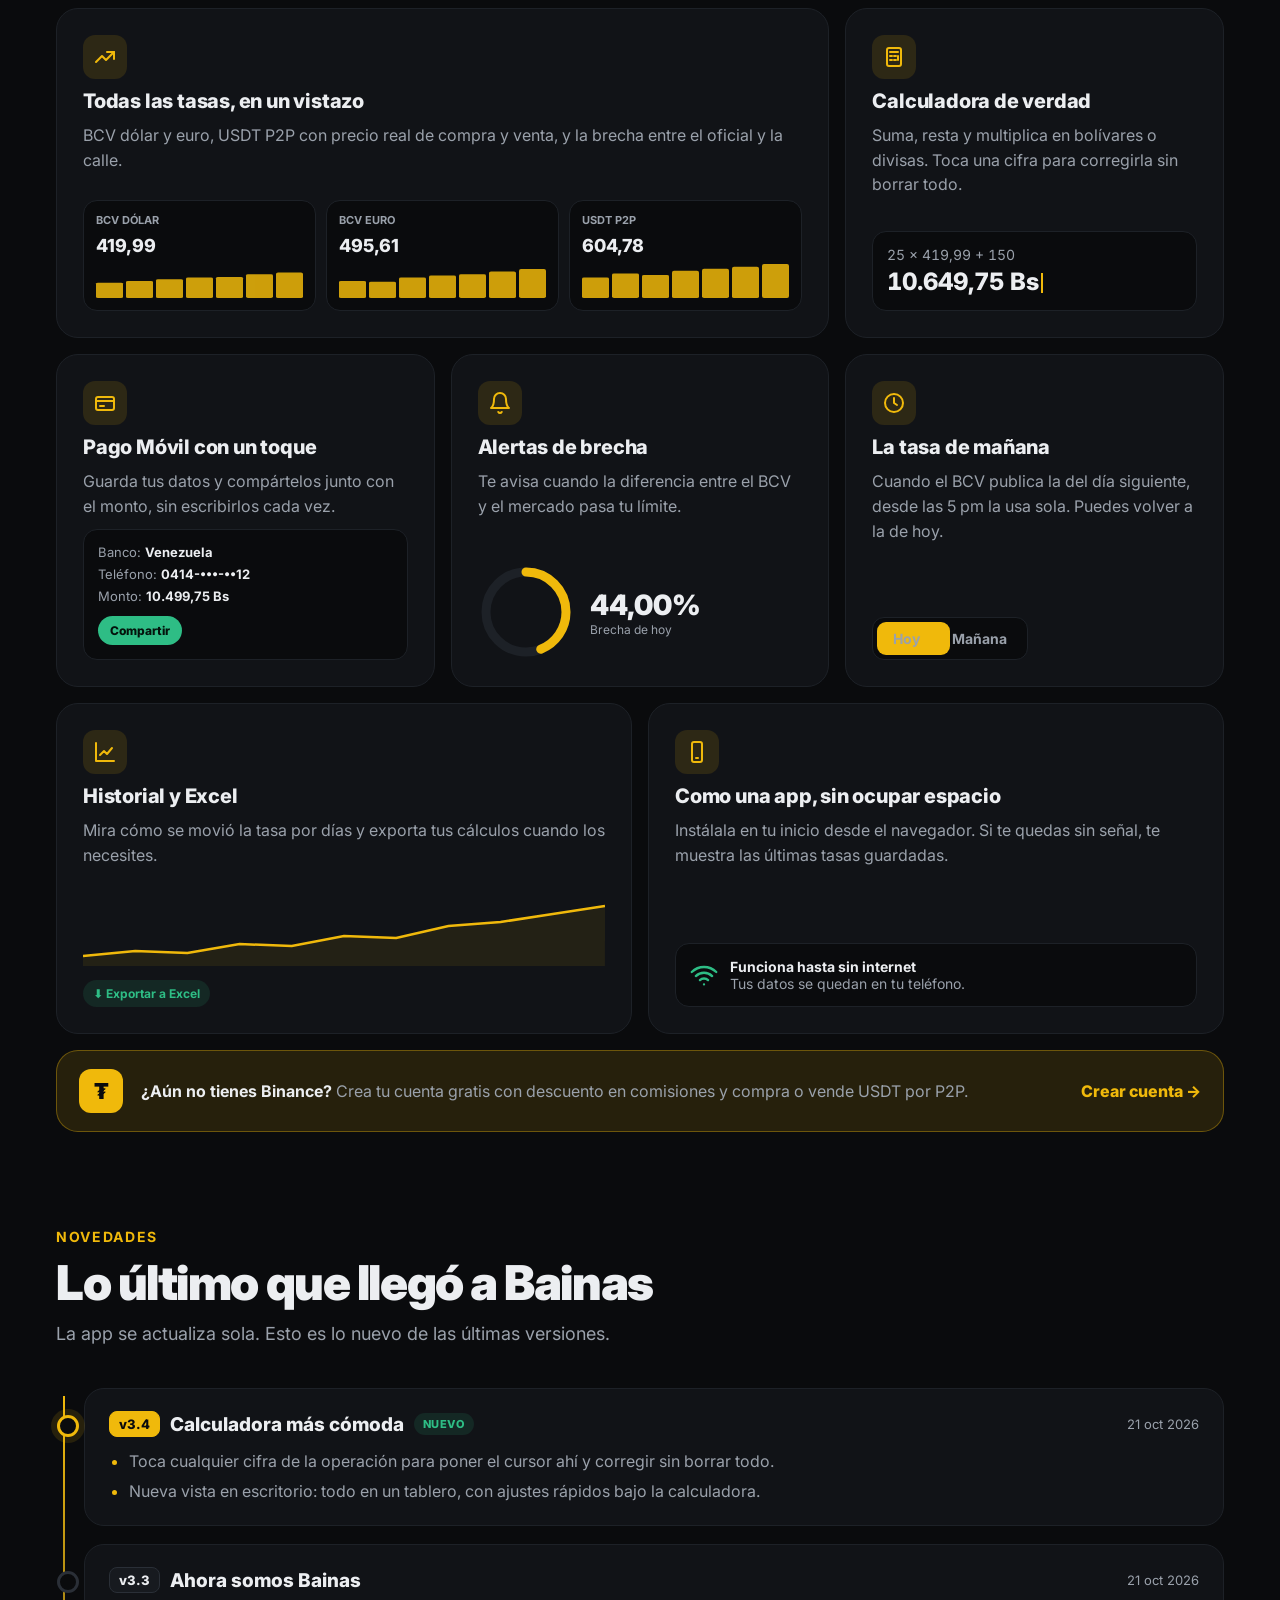
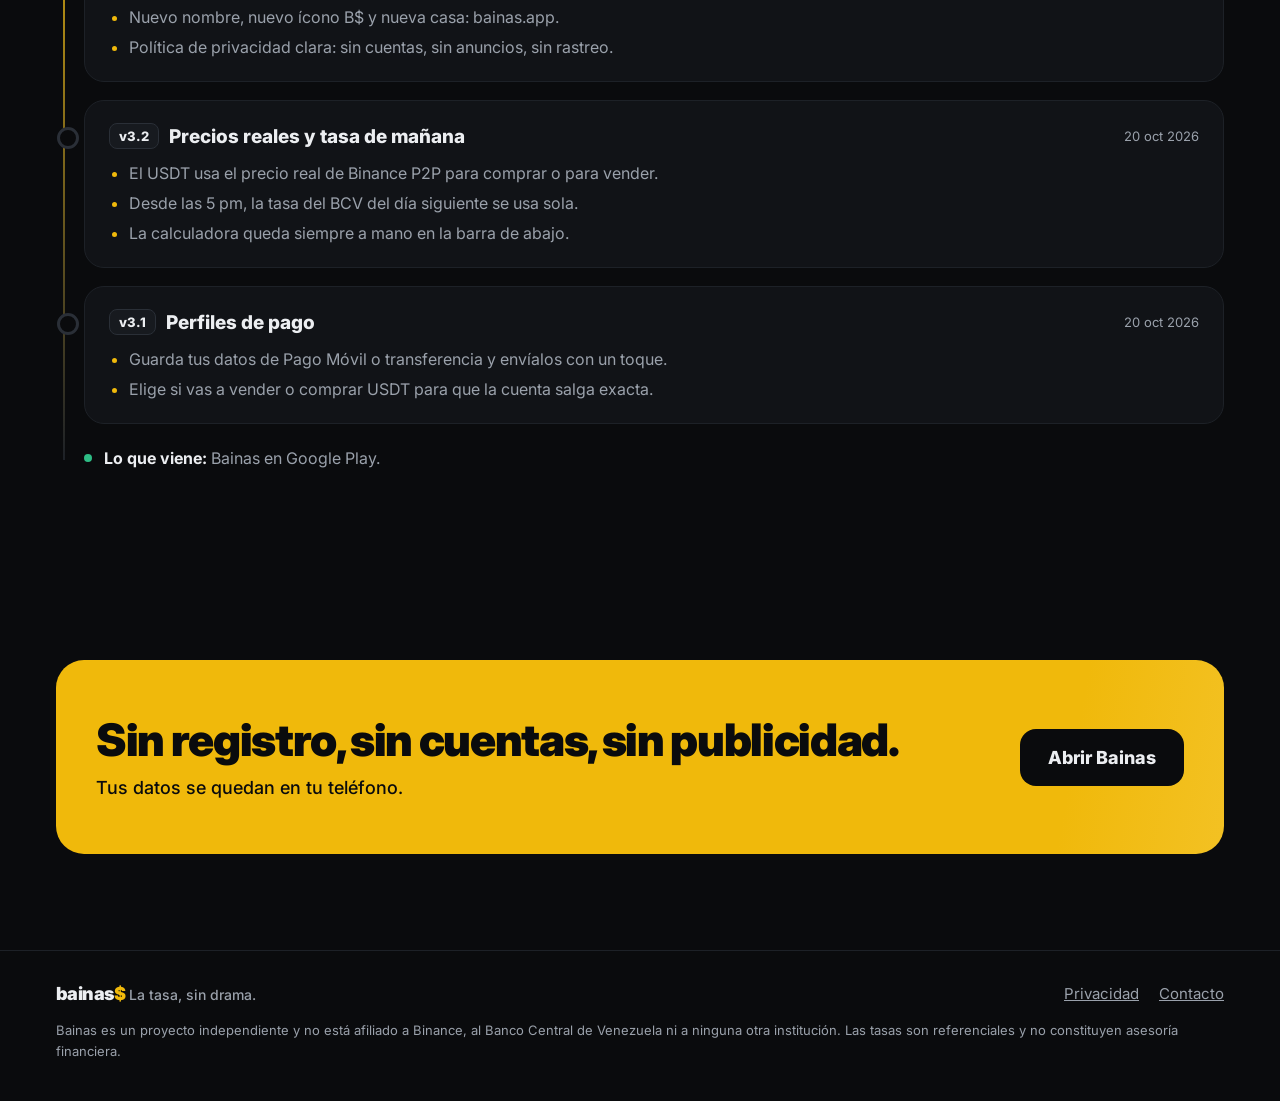
==== commit 1726c37c: "feat: enlace de referido de Binance en la landing y texto con descuento Co-Authored-By: Claude Opus " ====
--- a/landing.html
+++ b/landing.html
@@ -276,6 +276,15 @@
         .wifi { display: flex; align-items: center; gap: 12px; background: var(--bg); border: 1px solid var(--line); border-radius: 14px; padding: 14px; font-size: 14px; color: var(--text-2); }
         .wifi b { color: var(--text); display: block; }
 
+        /* Enlace de referido de Binance */
+        .refer { margin-top: 16px; display: flex; flex-wrap: wrap; align-items: center; gap: 14px 18px; padding: 18px 22px; border-radius: 22px; border: 1px solid rgba(240, 185, 11, .35); background: var(--accent-soft); color: var(--text); text-decoration: none; transition: border-color .3s, transform .3s; }
+        .refer:hover { color: var(--text); border-color: var(--accent); }
+        .js .refer.reveal.in:hover { transform: translateY(-3px); }
+        .refer-ico { flex: none; width: 44px; height: 44px; border-radius: 12px; background: var(--accent); color: var(--bg); font-weight: 900; font-size: 22px; display: inline-flex; align-items: center; justify-content: center; }
+        .refer-txt { flex: 1 1 260px; min-width: 0; font-size: 16px; line-height: 1.5; color: var(--text-2); }
+        .refer-txt b { color: var(--text); }
+        .refer-go { flex: none; font-weight: 800; color: var(--accent); white-space: nowrap; }
+
         /* ── ¿Por qué? ── */
         .why { background: var(--surface); border-top: 1px solid var(--line); border-bottom: 1px solid var(--line); }
         .why .wrap { display: flex; flex-wrap: wrap; gap: 48px; align-items: flex-start; }
@@ -484,6 +493,11 @@
                 </div>
             </article>
         </div>
+        <a class="refer reveal" href="https://www.binance.com/register?ref=BAINAS" target="_blank" rel="noopener sponsored">
+            <span class="refer-ico" aria-hidden="true">₮</span>
+            <span class="refer-txt"><b>¿Aún no tienes Binance?</b> Crea tu cuenta gratis con descuento en comisiones y compra o vende USDT por P2P.</span>
+            <span class="refer-go">Crear cuenta <span aria-hidden="true">→</span></span>
+        </a>
     </div>
 </section>
 
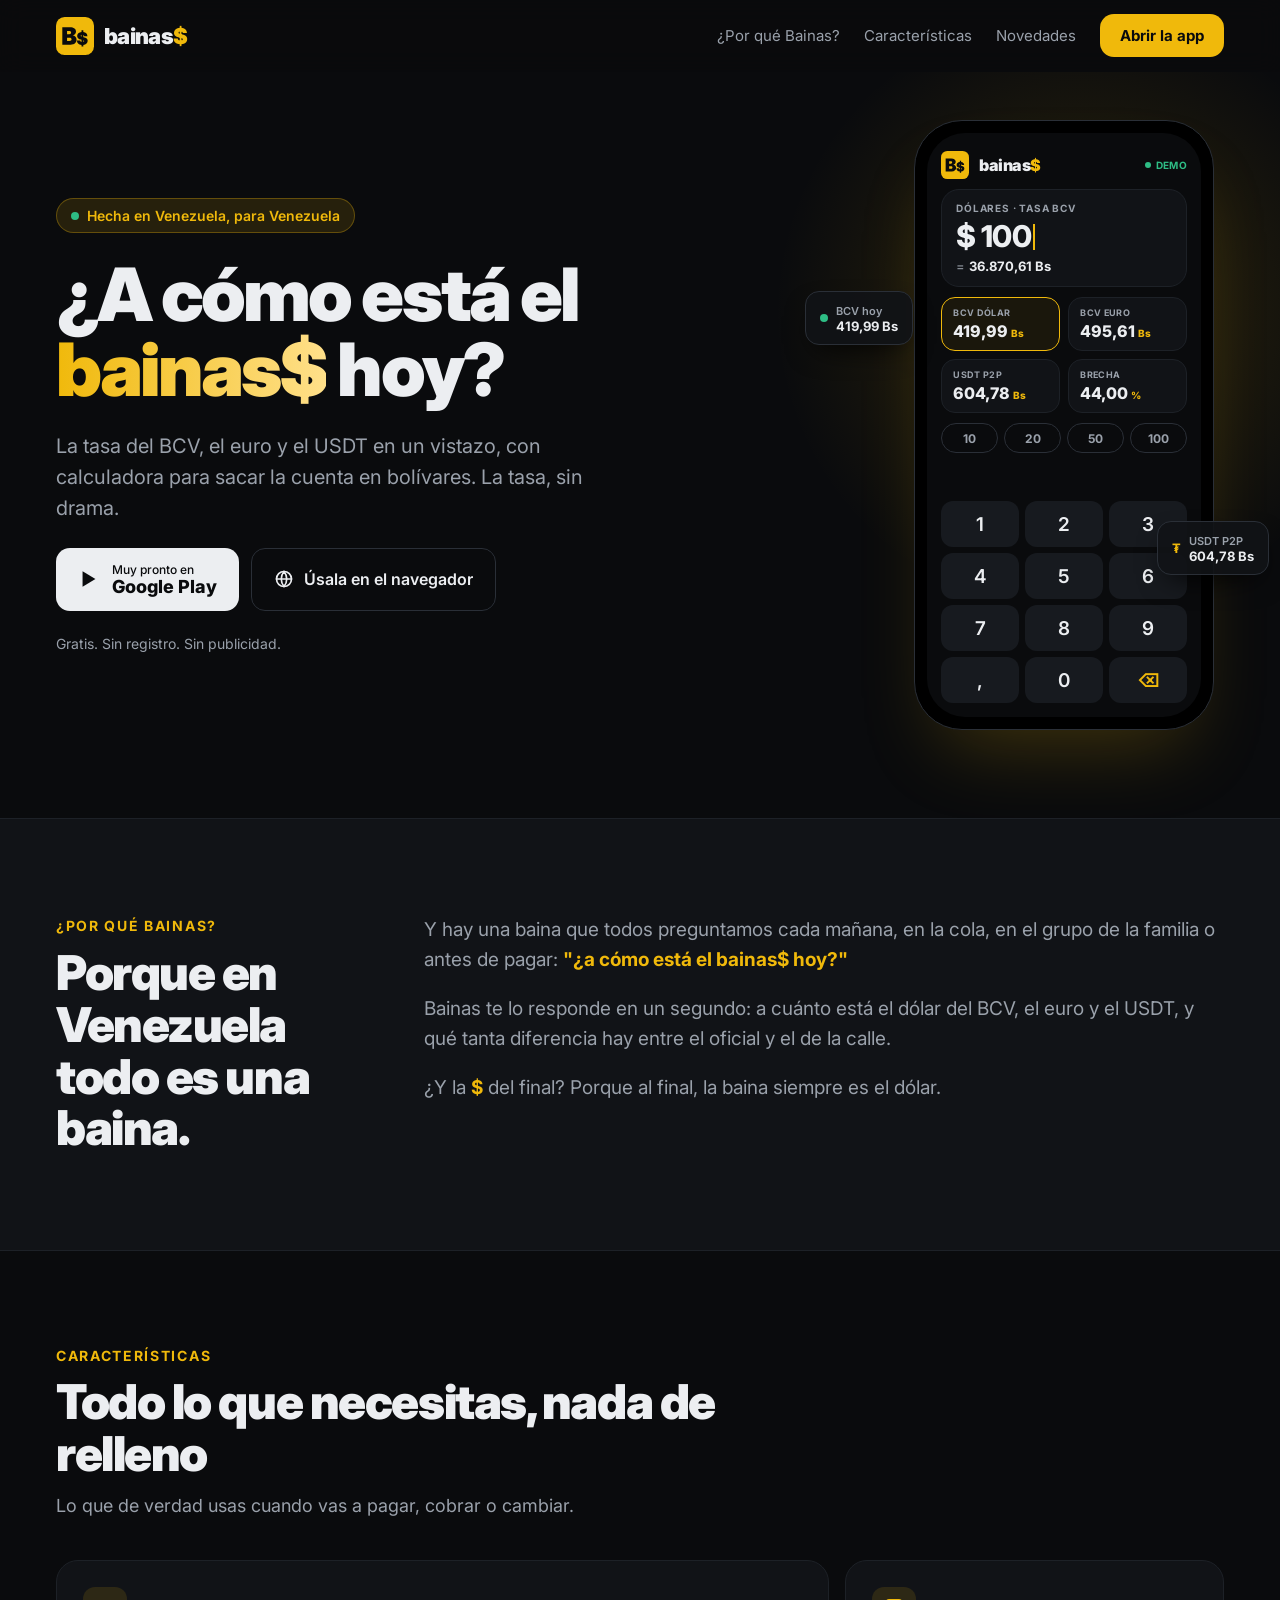
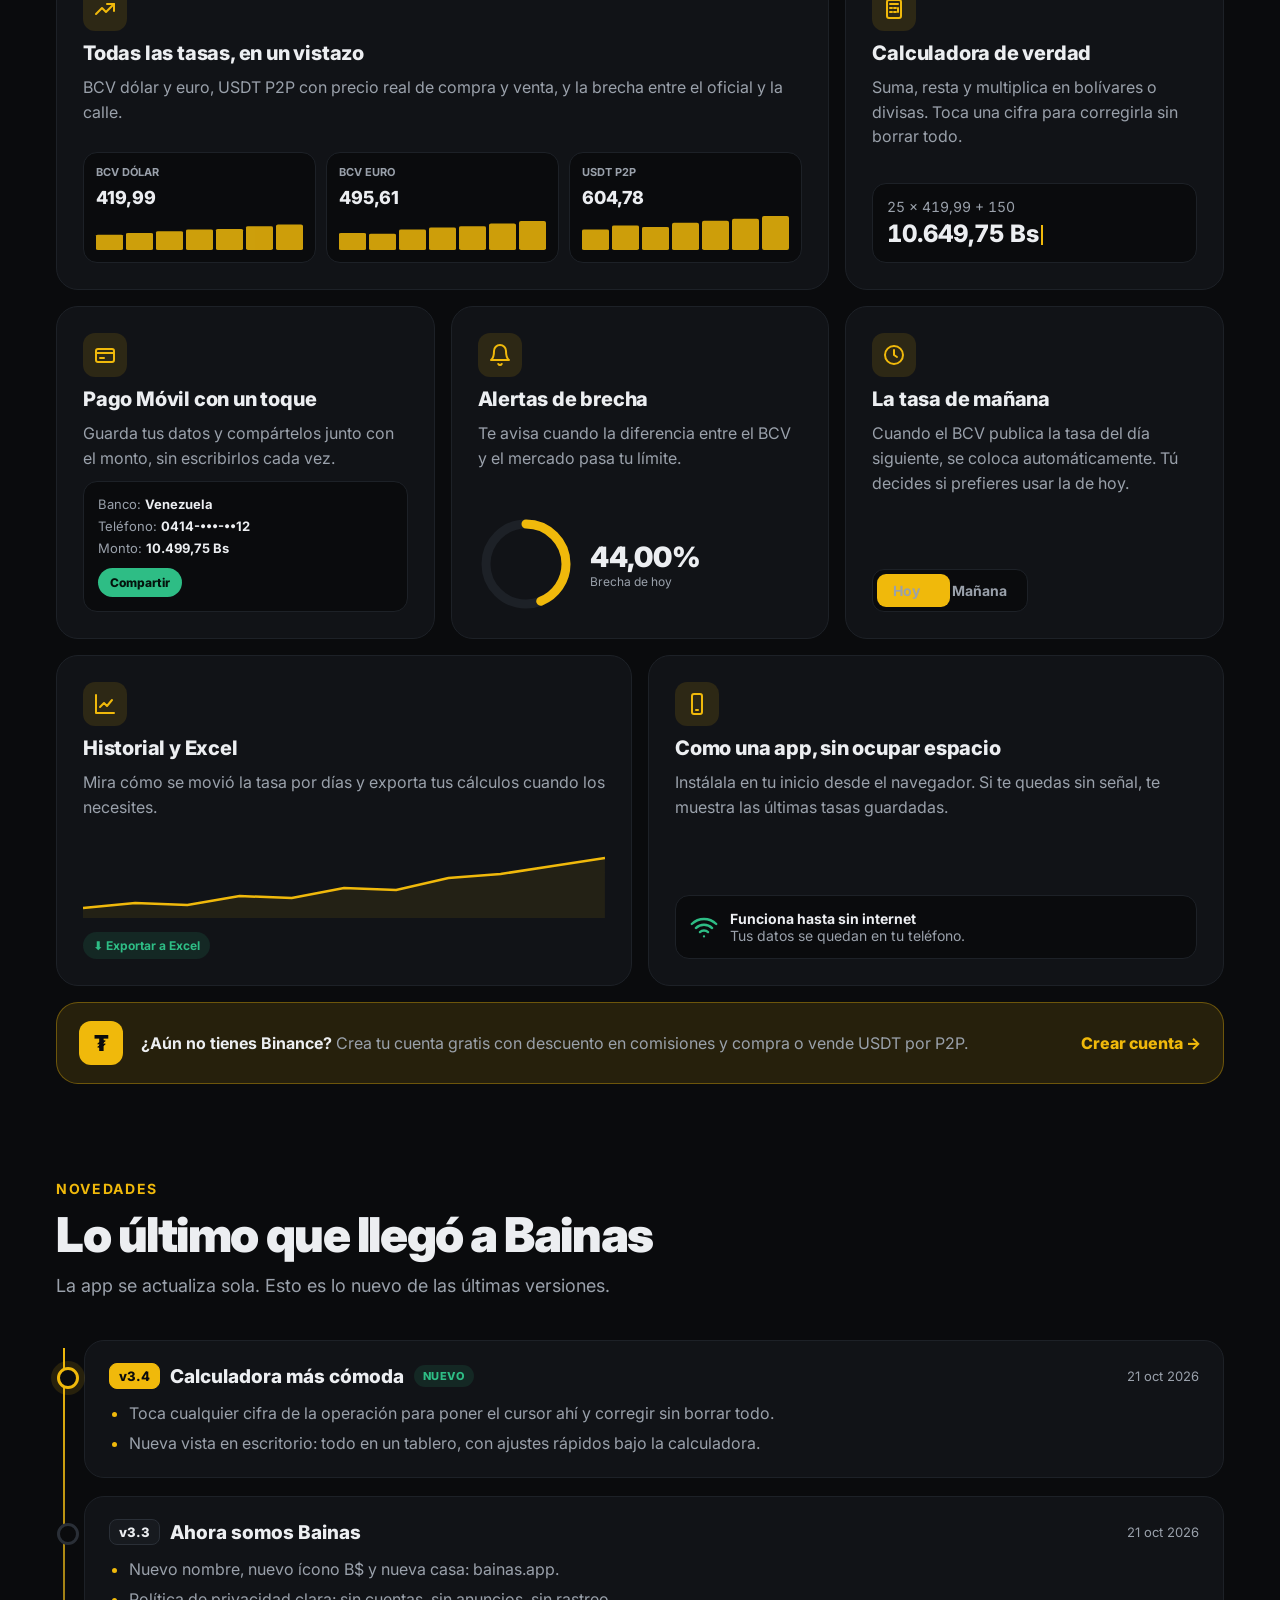
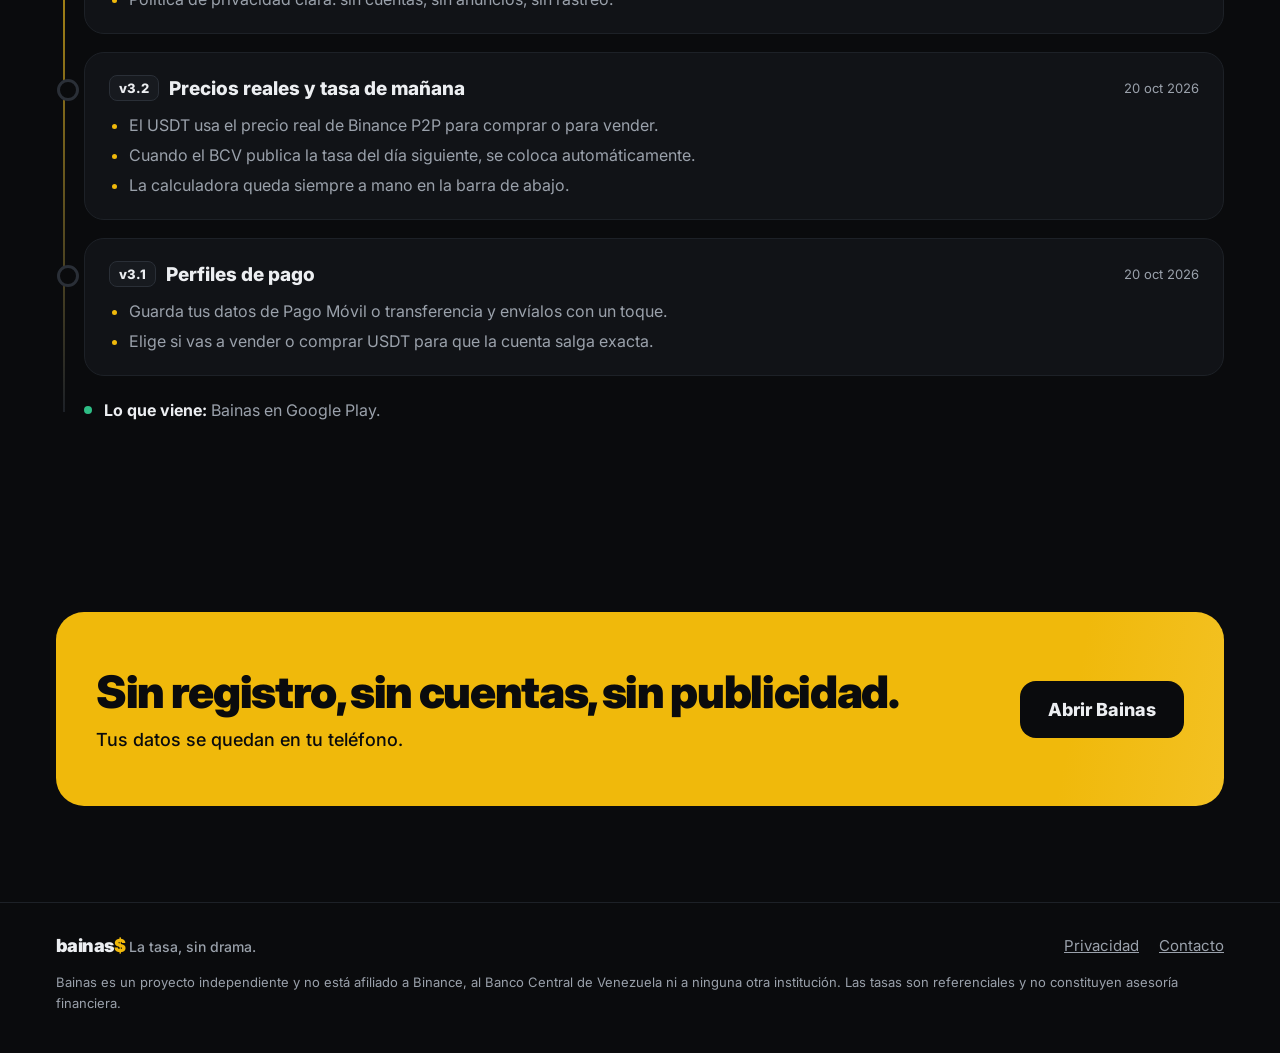
==== commit f96733b5: "fix: quitar "Pruébala aquí", nuevo texto de tasa de mañana y páginas siempre frescas en el service w" ====
--- a/landing.html
+++ b/landing.html
@@ -198,7 +198,6 @@
         .tap { position: absolute; width: 38px; height: 38px; margin: -19px 0 0 -19px; border-radius: 50%; background: rgba(240, 185, 11, .35); border: 2px solid rgba(240, 185, 11, .8); pointer-events: none; opacity: 0; transform: scale(.4); z-index: 5; }
         .tap.go { animation: tap .5s ease-out; }
         @keyframes tap { 0% { opacity: 1; transform: scale(.4); } 100% { opacity: 0; transform: scale(1.3); } }
-        .try { font-size: 14px; color: var(--text-2); display: inline-flex; align-items: center; gap: 8px; }
         .bob { position: absolute; z-index: 2; background: rgba(17, 19, 23, .9); border: 1px solid var(--line-2); border-radius: 14px; padding: 10px 14px; font-size: 13px; font-weight: 700; display: none; align-items: center; gap: 8px; box-shadow: 0 12px 30px -12px #000; animation: bob 5s ease-in-out infinite; }
         .bob small { color: var(--text-2); font-weight: 600; font-size: 11px; }
         .bob-a { left: -110px; top: 170px; }
@@ -402,10 +401,6 @@
                     <span class="tap" id="tap" aria-hidden="true"></span>
                 </div>
             </div>
-            <span class="try">
-                <svg width="18" height="18" viewBox="0 0 24 24" fill="none" stroke="currentColor" stroke-width="2" stroke-linecap="round" stroke-linejoin="round" aria-hidden="true"><path d="M9 11V5a2 2 0 0 1 4 0v6"></path><path d="M13 10a2 2 0 0 1 4 0v2a2 2 0 0 1 4 0v3a6 6 0 0 1-6 6h-2a6 6 0 0 1-5-2.7L5 15a2 2 0 0 1 3-2.6L9 13"></path></svg>
-                Pruébala aquí mismo: toca los números y las tasas
-            </span>
         </div>
     </div>
 </section>
@@ -471,7 +466,7 @@
             <article class="card c-2 reveal">
                 <span class="ico"><svg width="24" height="24" viewBox="0 0 24 24" fill="none" stroke="#f0b90b" stroke-width="2" stroke-linecap="round" stroke-linejoin="round" aria-hidden="true"><circle cx="12" cy="12" r="9"></circle><path d="M12 7v5l3 2"></path></svg></span>
                 <h3>La tasa de mañana</h3>
-                <p>Cuando el BCV publica la del día siguiente, desde las 5 pm la usa sola. Puedes volver a la de hoy.</p>
+                <p>Cuando el BCV publica la tasa del día siguiente, se coloca automáticamente. Tú decides si prefieres usar la de hoy.</p>
                 <div class="viz"><div class="switch"><span>Hoy</span><span>Mañana</span></div></div>
             </article>
             <article class="card c-3 reveal">
@@ -527,7 +522,7 @@
                 <div class="rel-head"><span class="ver">v3.2</span><h3>Precios reales y tasa de mañana</h3><span class="date">20 oct 2026</span></div>
                 <ul>
                     <li>El USDT usa el precio real de Binance P2P para comprar o para vender.</li>
-                    <li>Desde las 5 pm, la tasa del BCV del día siguiente se usa sola.</li>
+                    <li>Cuando el BCV publica la tasa del día siguiente, se coloca automáticamente.</li>
                     <li>La calculadora queda siempre a mano en la barra de abajo.</li>
                 </ul>
             </article>
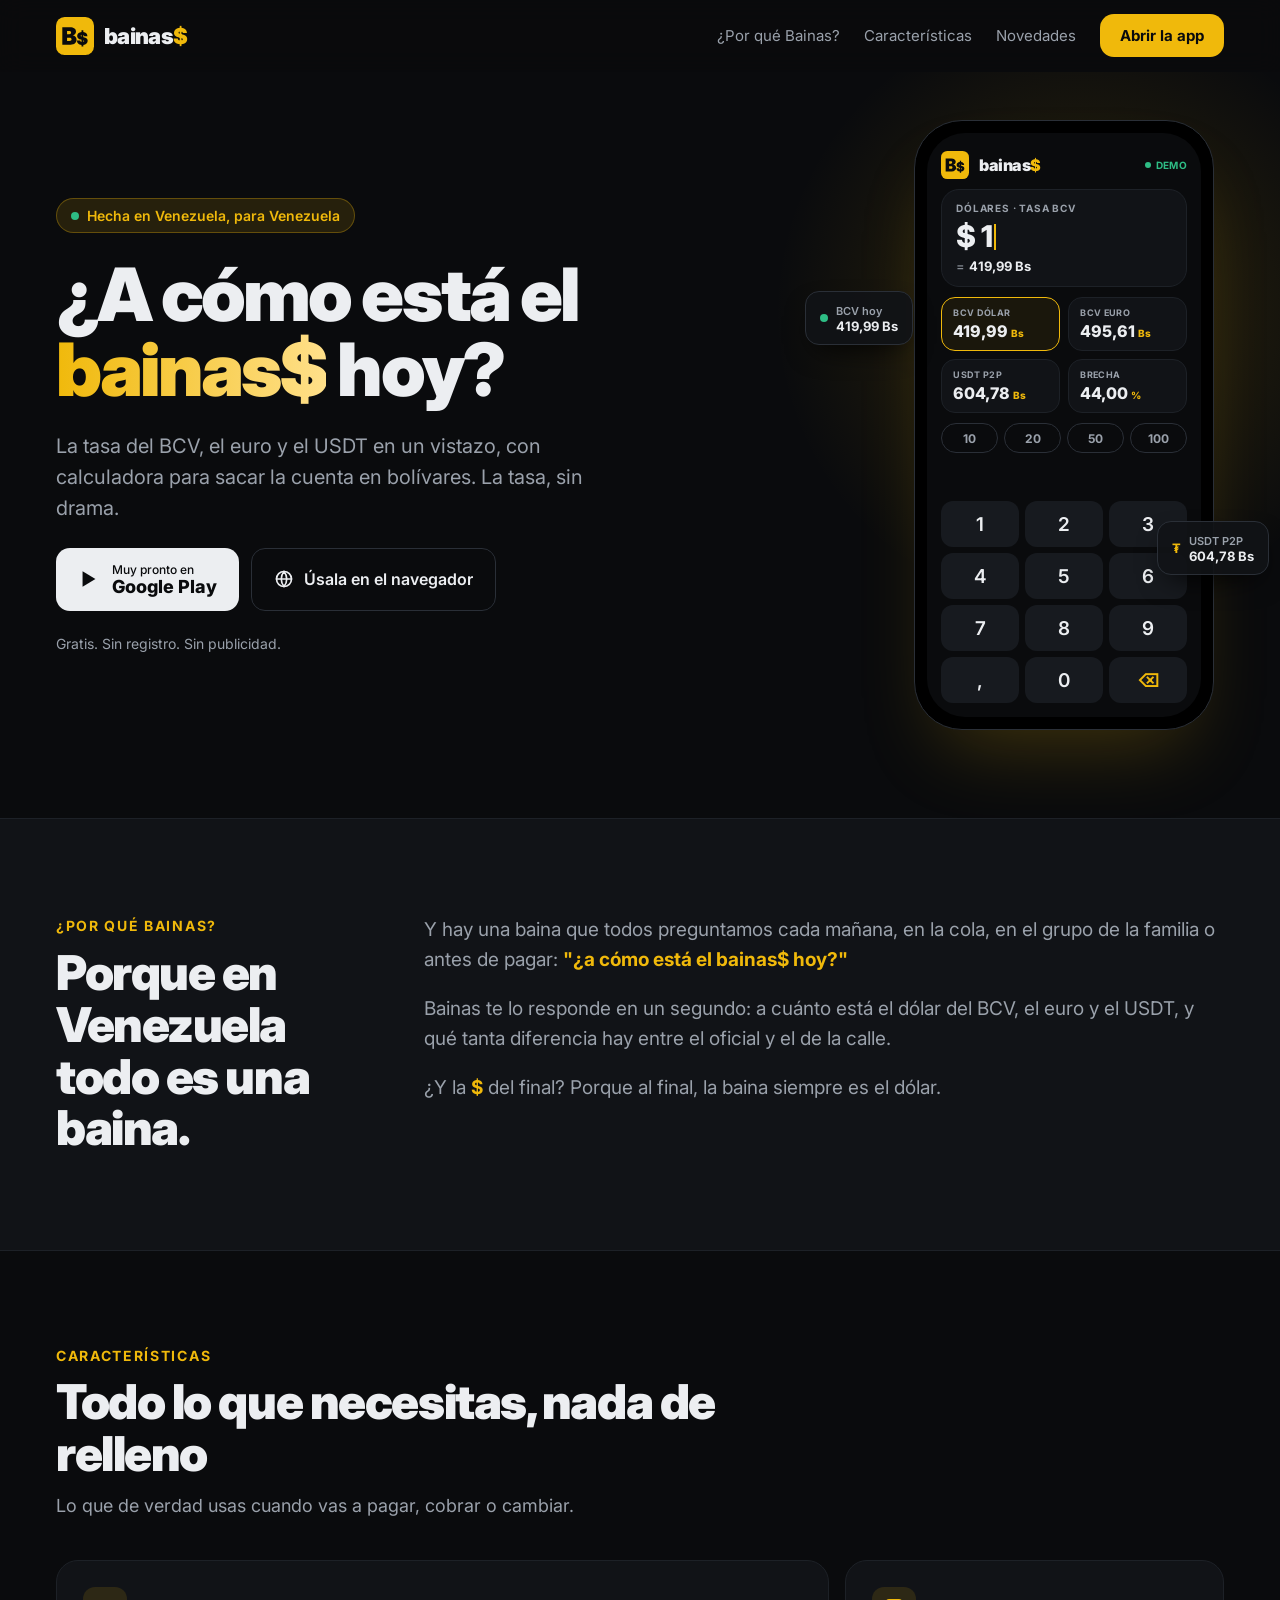
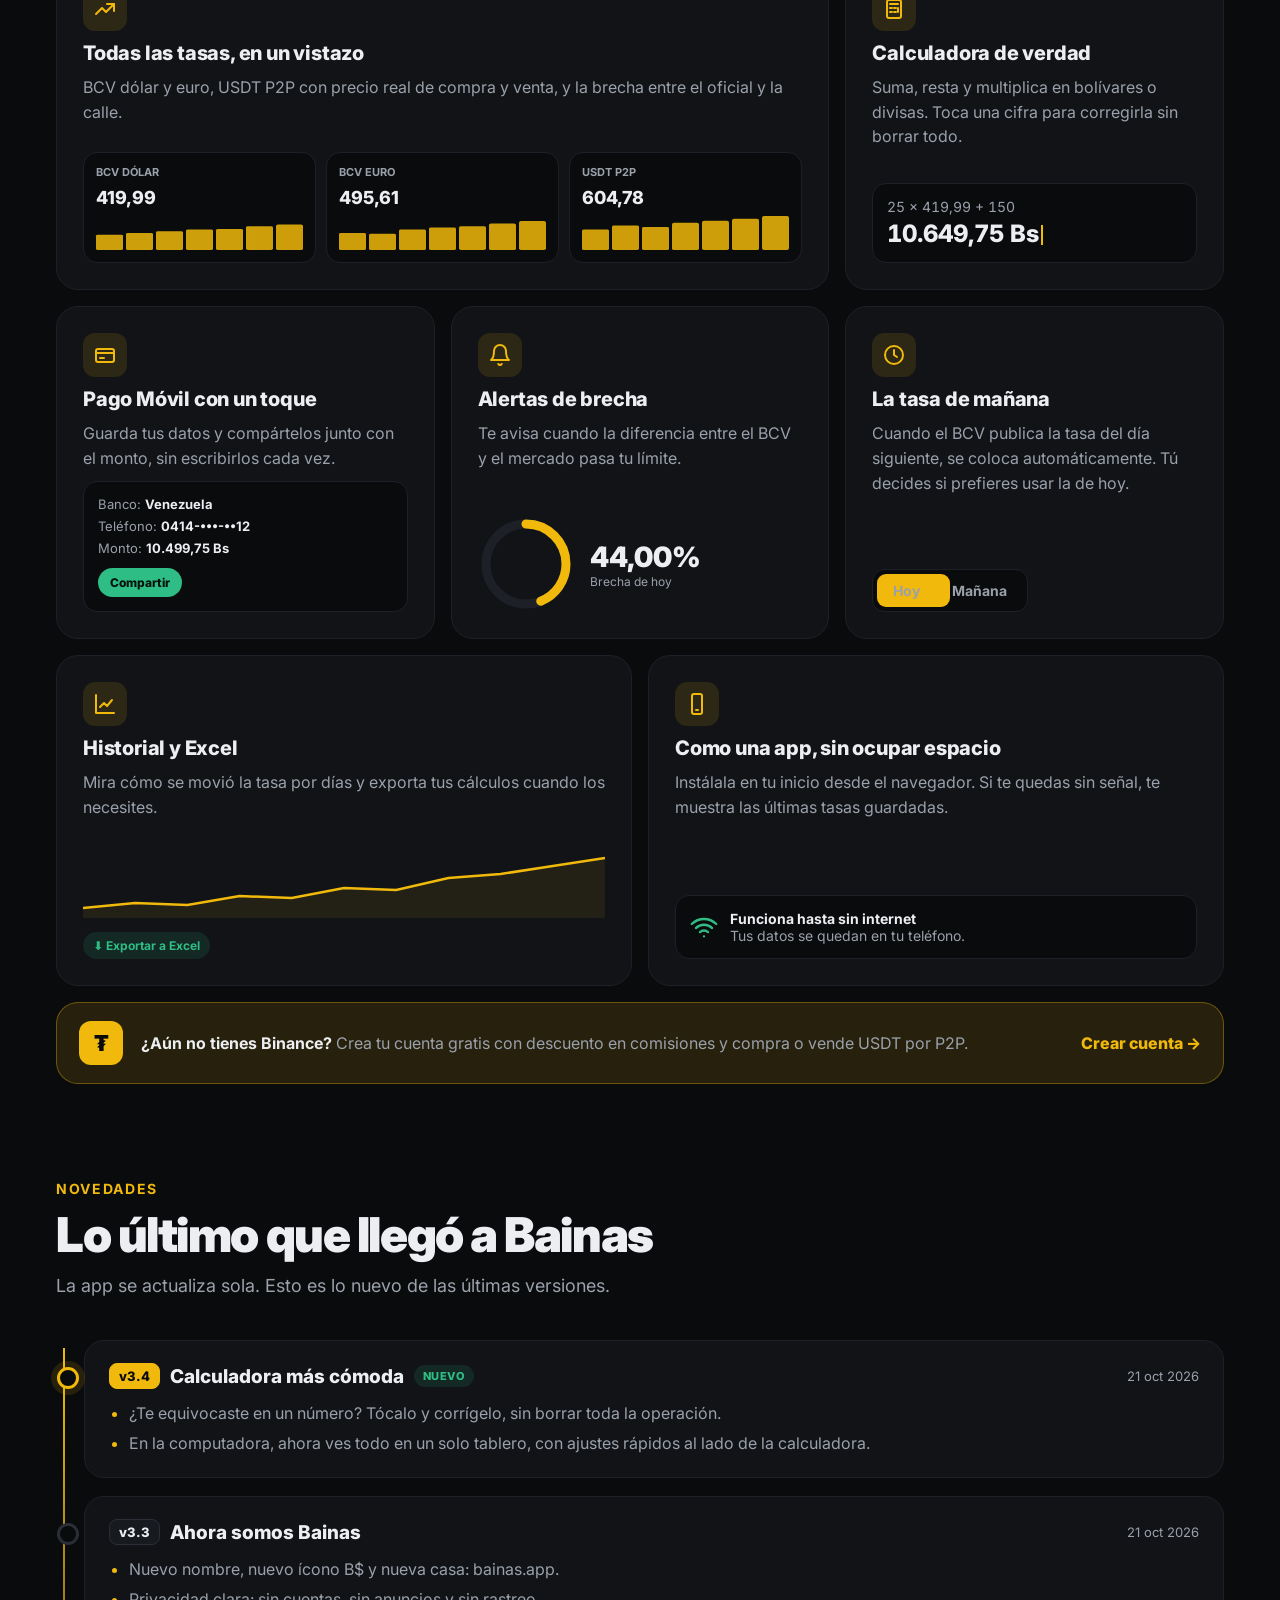
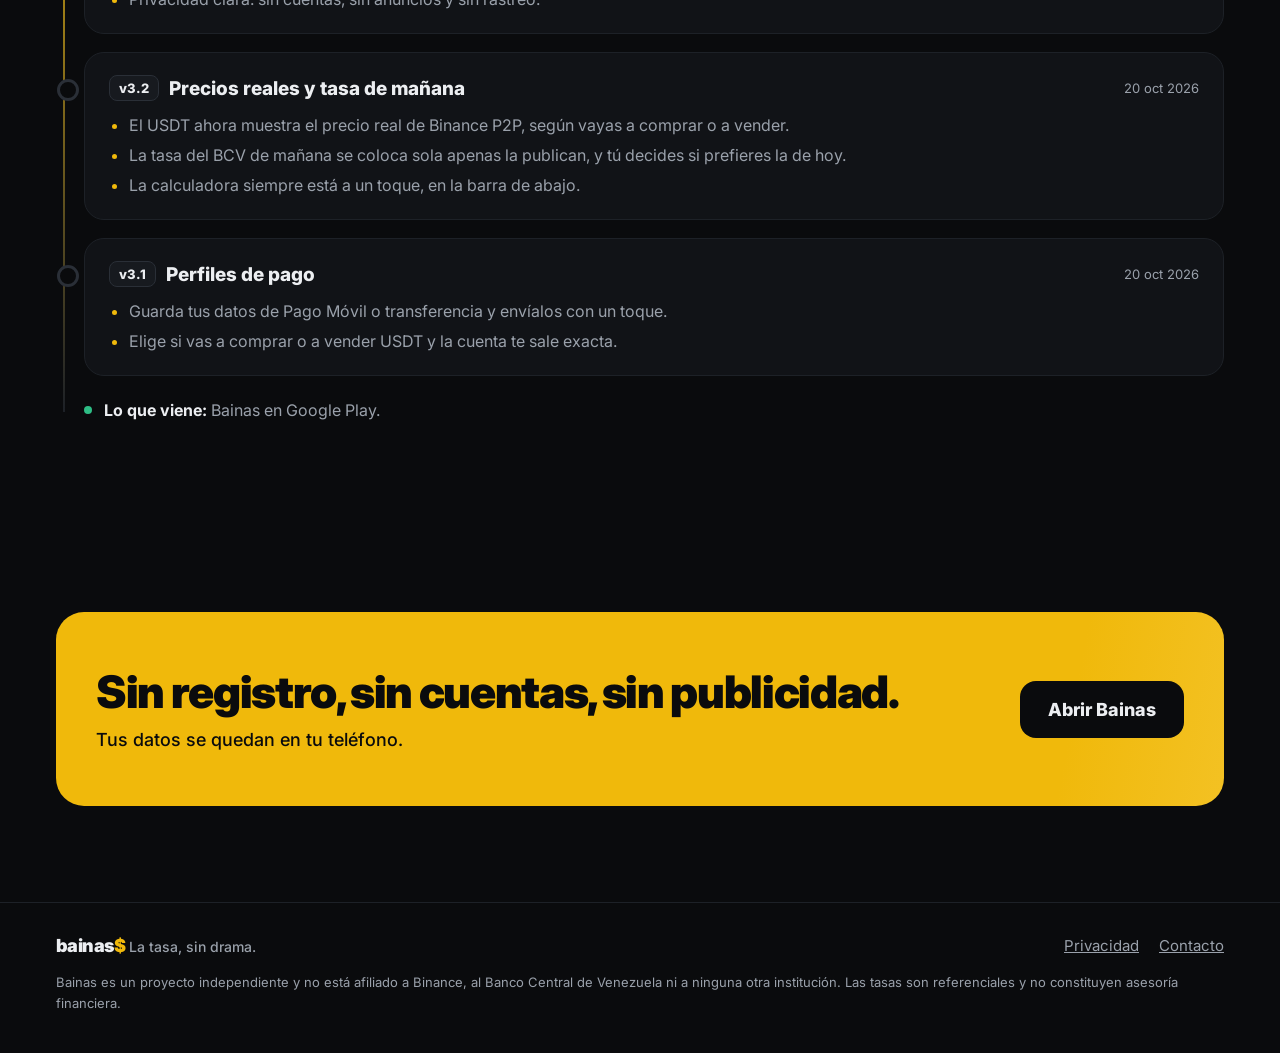
==== commit a7aec521: "fix: textos de Novedades más claros Co-Authored-By: Claude Opus 5.5 (1M context) <noreply@anthropic." ====
--- a/landing.html
+++ b/landing.html
@@ -507,30 +507,30 @@
             <article class="rel new reveal">
                 <div class="rel-head"><span class="ver">v3.4</span><h3>Calculadora más cómoda</h3><span class="badge">NUEVO</span><span class="date">21 oct 2026</span></div>
                 <ul>
-                    <li>Toca cualquier cifra de la operación para poner el cursor ahí y corregir sin borrar todo.</li>
-                    <li>Nueva vista en escritorio: todo en un tablero, con ajustes rápidos bajo la calculadora.</li>
+                    <li>¿Te equivocaste en un número? Tócalo y corrígelo, sin borrar toda la operación.</li>
+                    <li>En la computadora, ahora ves todo en un solo tablero, con ajustes rápidos al lado de la calculadora.</li>
                 </ul>
             </article>
             <article class="rel reveal">
                 <div class="rel-head"><span class="ver">v3.3</span><h3>Ahora somos Bainas</h3><span class="date">21 oct 2026</span></div>
                 <ul>
                     <li>Nuevo nombre, nuevo ícono B$ y nueva casa: bainas.app.</li>
-                    <li>Política de privacidad clara: sin cuentas, sin anuncios, sin rastreo.</li>
+                    <li>Privacidad clara: sin cuentas, sin anuncios y sin rastreo.</li>
                 </ul>
             </article>
             <article class="rel reveal">
                 <div class="rel-head"><span class="ver">v3.2</span><h3>Precios reales y tasa de mañana</h3><span class="date">20 oct 2026</span></div>
                 <ul>
-                    <li>El USDT usa el precio real de Binance P2P para comprar o para vender.</li>
-                    <li>Cuando el BCV publica la tasa del día siguiente, se coloca automáticamente.</li>
-                    <li>La calculadora queda siempre a mano en la barra de abajo.</li>
+                    <li>El USDT ahora muestra el precio real de Binance P2P, según vayas a comprar o a vender.</li>
+                    <li>La tasa del BCV de mañana se coloca sola apenas la publican, y tú decides si prefieres la de hoy.</li>
+                    <li>La calculadora siempre está a un toque, en la barra de abajo.</li>
                 </ul>
             </article>
             <article class="rel reveal">
                 <div class="rel-head"><span class="ver">v3.1</span><h3>Perfiles de pago</h3><span class="date">20 oct 2026</span></div>
                 <ul>
                     <li>Guarda tus datos de Pago Móvil o transferencia y envíalos con un toque.</li>
-                    <li>Elige si vas a vender o comprar USDT para que la cuenta salga exacta.</li>
+                    <li>Elige si vas a comprar o a vender USDT y la cuenta te sale exacta.</li>
                 </ul>
             </article>
             <div class="soon reveal"><span class="dot"></span><span><b>Lo que viene:</b> Bainas en Google Play.</span></div>
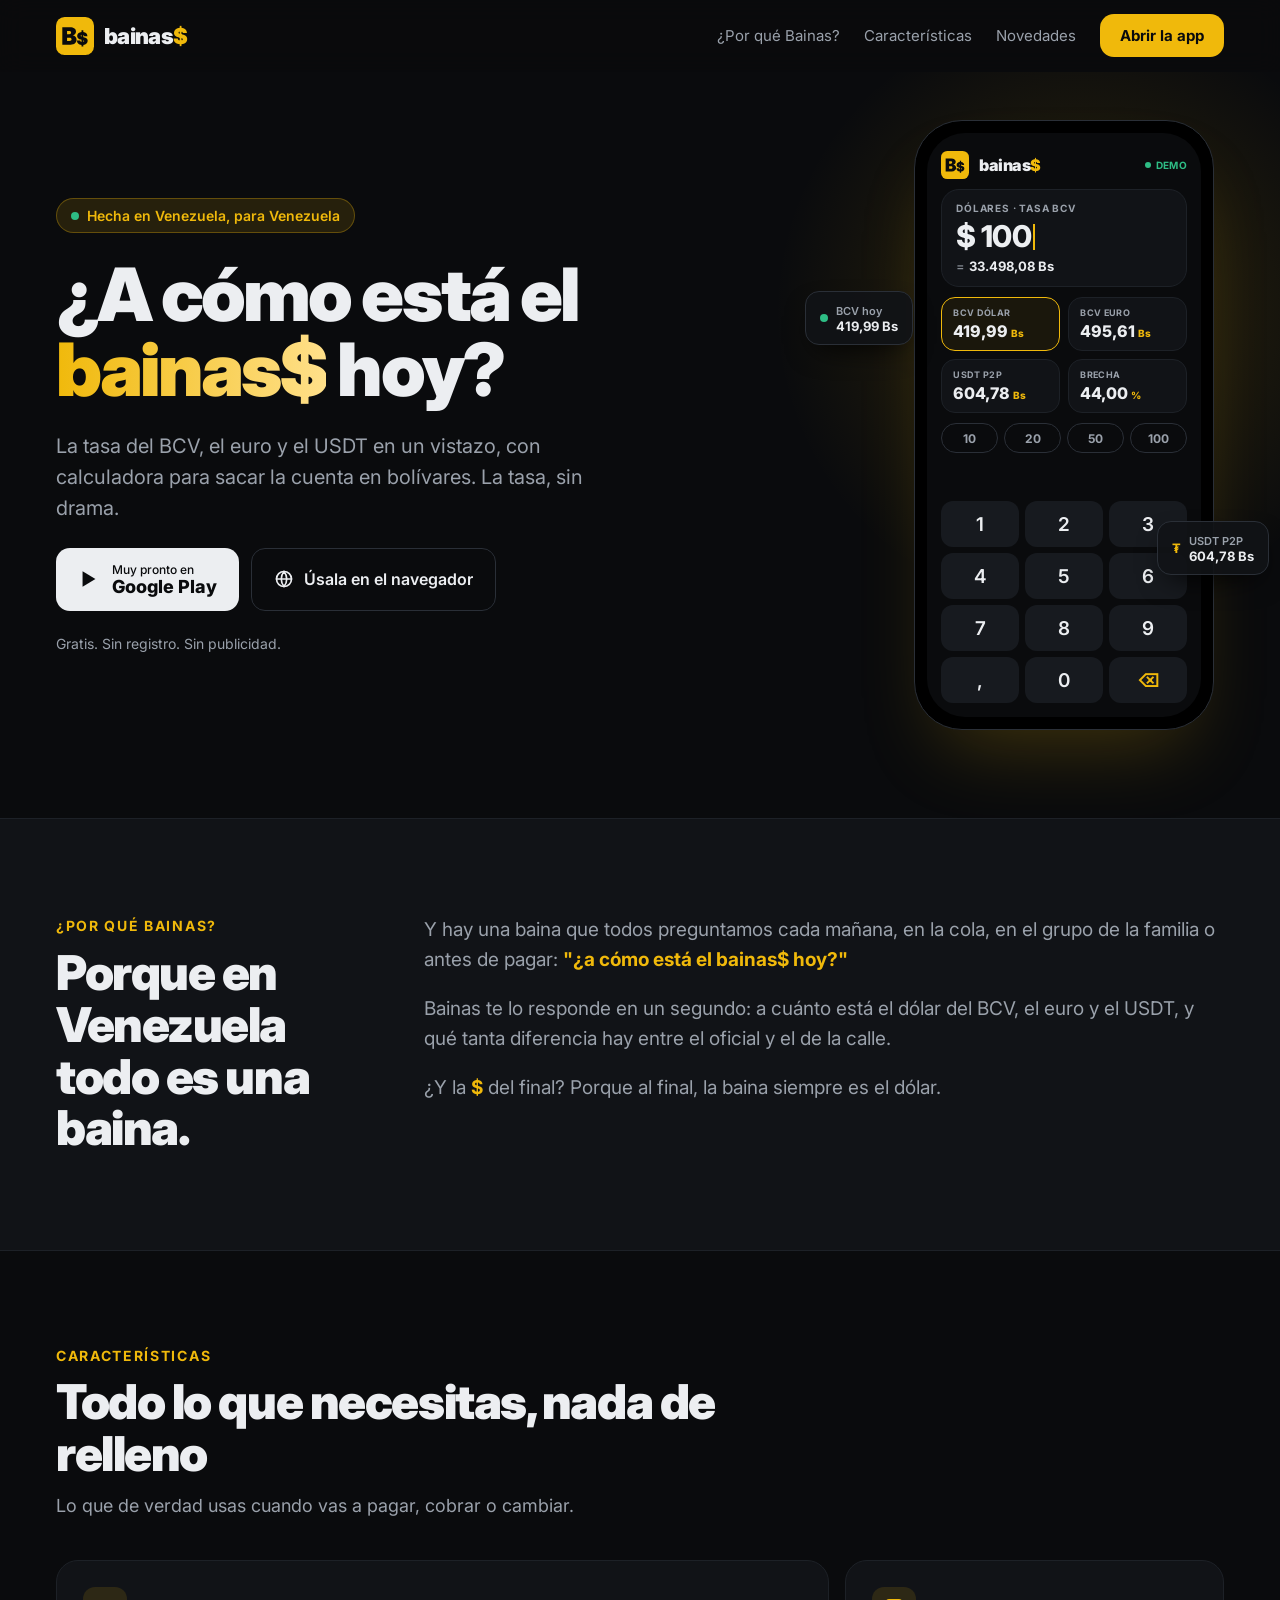
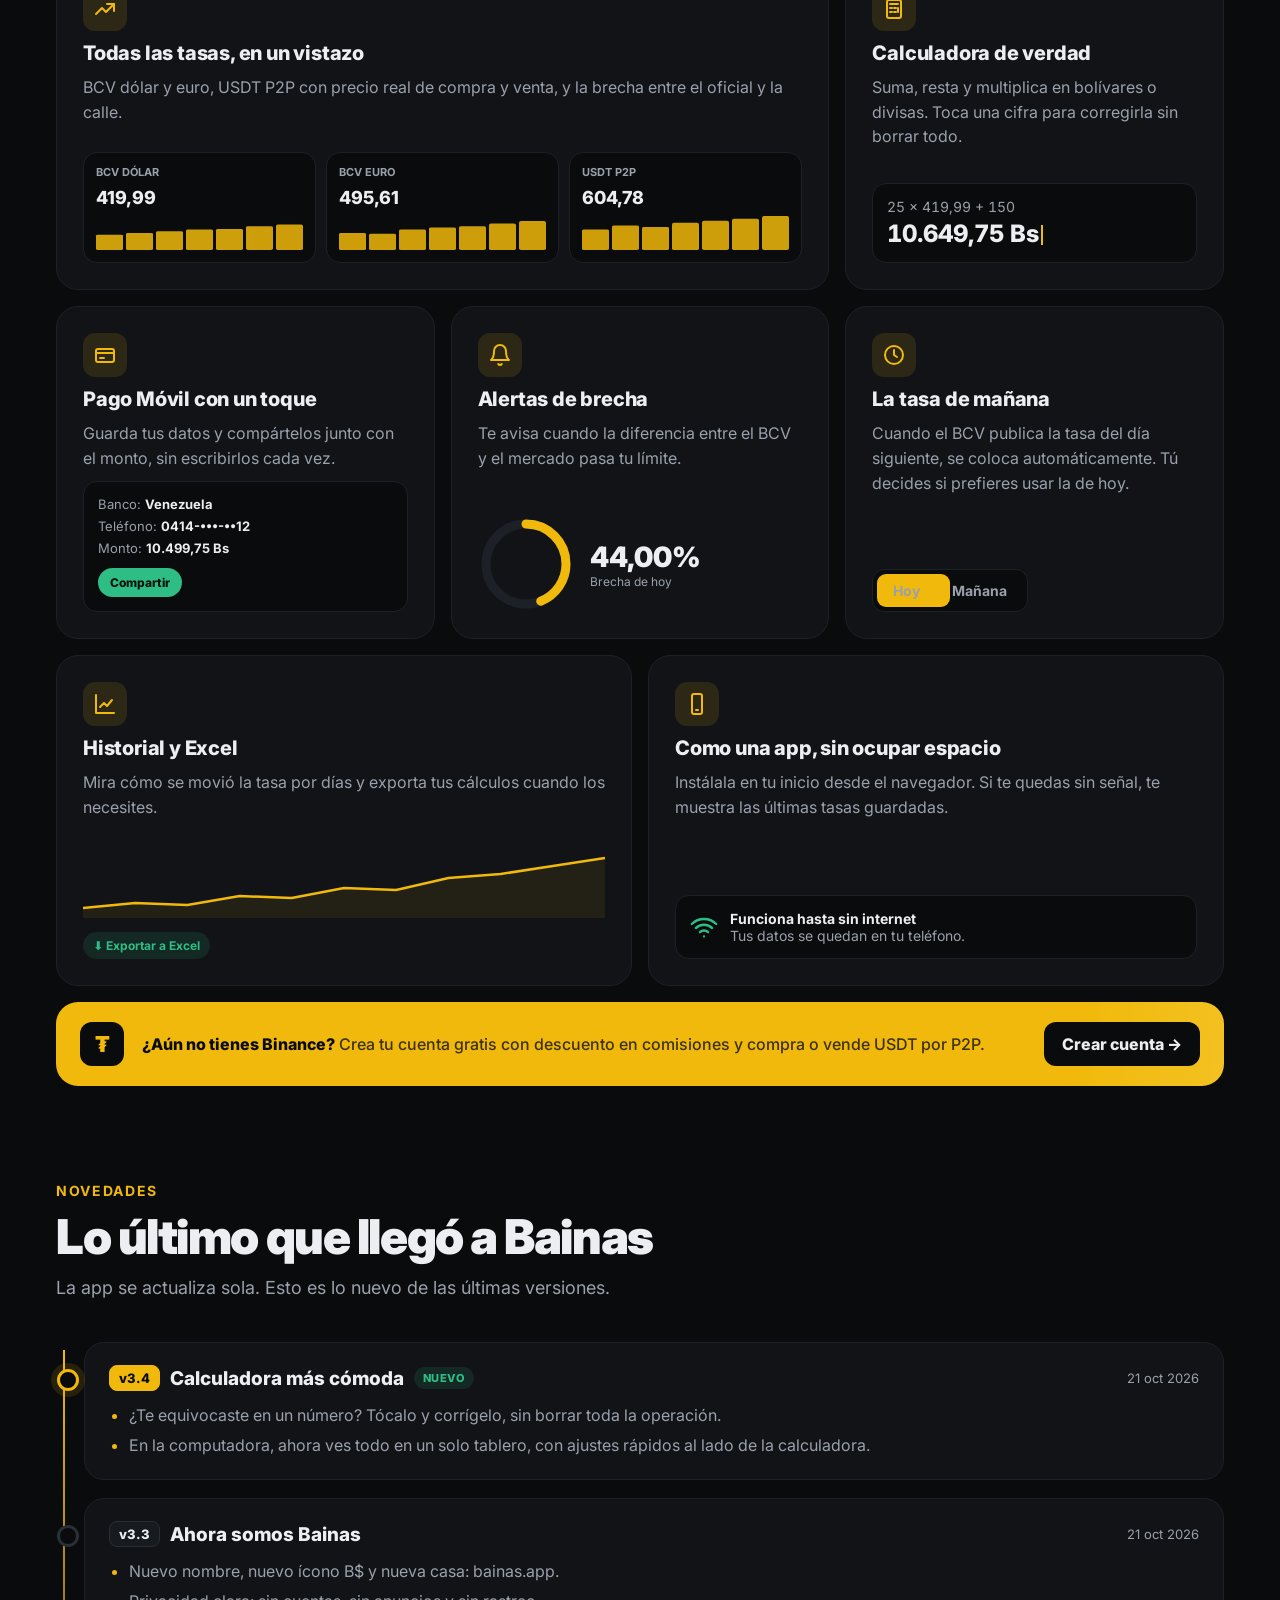
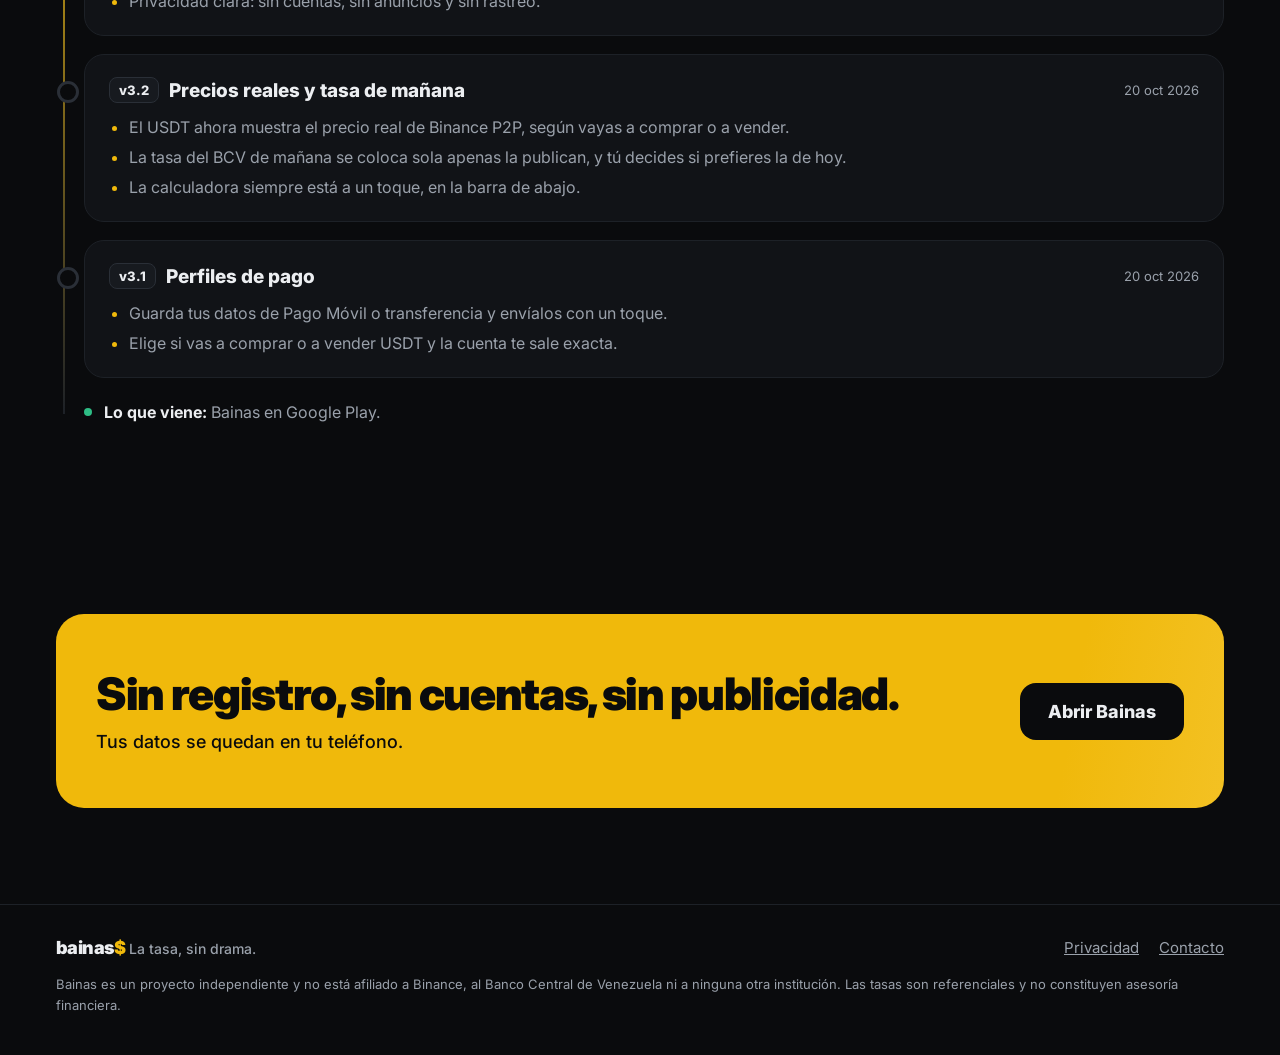
==== commit 0105ccfd: "feat: franja de Binance en amarillo con brillo y texto de la app en dos líneas Co-Authored-By: Claud" ====
--- a/landing.html
+++ b/landing.html
@@ -276,13 +276,13 @@
         .wifi b { color: var(--text); display: block; }
 
         /* Enlace de referido de Binance */
-        .refer { margin-top: 16px; display: flex; flex-wrap: wrap; align-items: center; gap: 14px 18px; padding: 18px 22px; border-radius: 22px; border: 1px solid rgba(240, 185, 11, .35); background: var(--accent-soft); color: var(--text); text-decoration: none; transition: border-color .3s, transform .3s; }
-        .refer:hover { color: var(--text); border-color: var(--accent); }
+        .refer { margin-top: 16px; display: flex; flex-wrap: wrap; align-items: center; gap: 14px 18px; padding: 20px 24px; border-radius: 22px; background: linear-gradient(100deg, #f0b90b 0%, #f0b90b 35%, #f8cf4a 50%, #f0b90b 65%, #f0b90b 100%); background-size: 250% 100%; animation: shine 7s linear infinite; color: var(--bg); text-decoration: none; transition: transform .3s; }
+        .refer:hover { color: var(--bg); }
         .js .refer.reveal.in:hover { transform: translateY(-3px); }
-        .refer-ico { flex: none; width: 44px; height: 44px; border-radius: 12px; background: var(--accent); color: var(--bg); font-weight: 900; font-size: 22px; display: inline-flex; align-items: center; justify-content: center; }
-        .refer-txt { flex: 1 1 260px; min-width: 0; font-size: 16px; line-height: 1.5; color: var(--text-2); }
-        .refer-txt b { color: var(--text); }
-        .refer-go { flex: none; font-weight: 800; color: var(--accent); white-space: nowrap; }
+        .refer-ico { flex: none; width: 44px; height: 44px; border-radius: 12px; background: var(--bg); color: var(--accent); font-weight: 900; font-size: 22px; display: inline-flex; align-items: center; justify-content: center; }
+        .refer-txt { flex: 1 1 260px; min-width: 0; font-size: 16px; line-height: 1.5; color: rgba(10, 11, 13, .78); font-weight: 500; }
+        .refer-txt b { color: var(--bg); font-weight: 800; }
+        .refer-go { flex: none; font-weight: 800; color: var(--text); background: var(--bg); padding: 12px 18px; border-radius: 12px; white-space: nowrap; }
 
         /* ── ¿Por qué? ── */
         .why { background: var(--surface); border-top: 1px solid var(--line); border-bottom: 1px solid var(--line); }
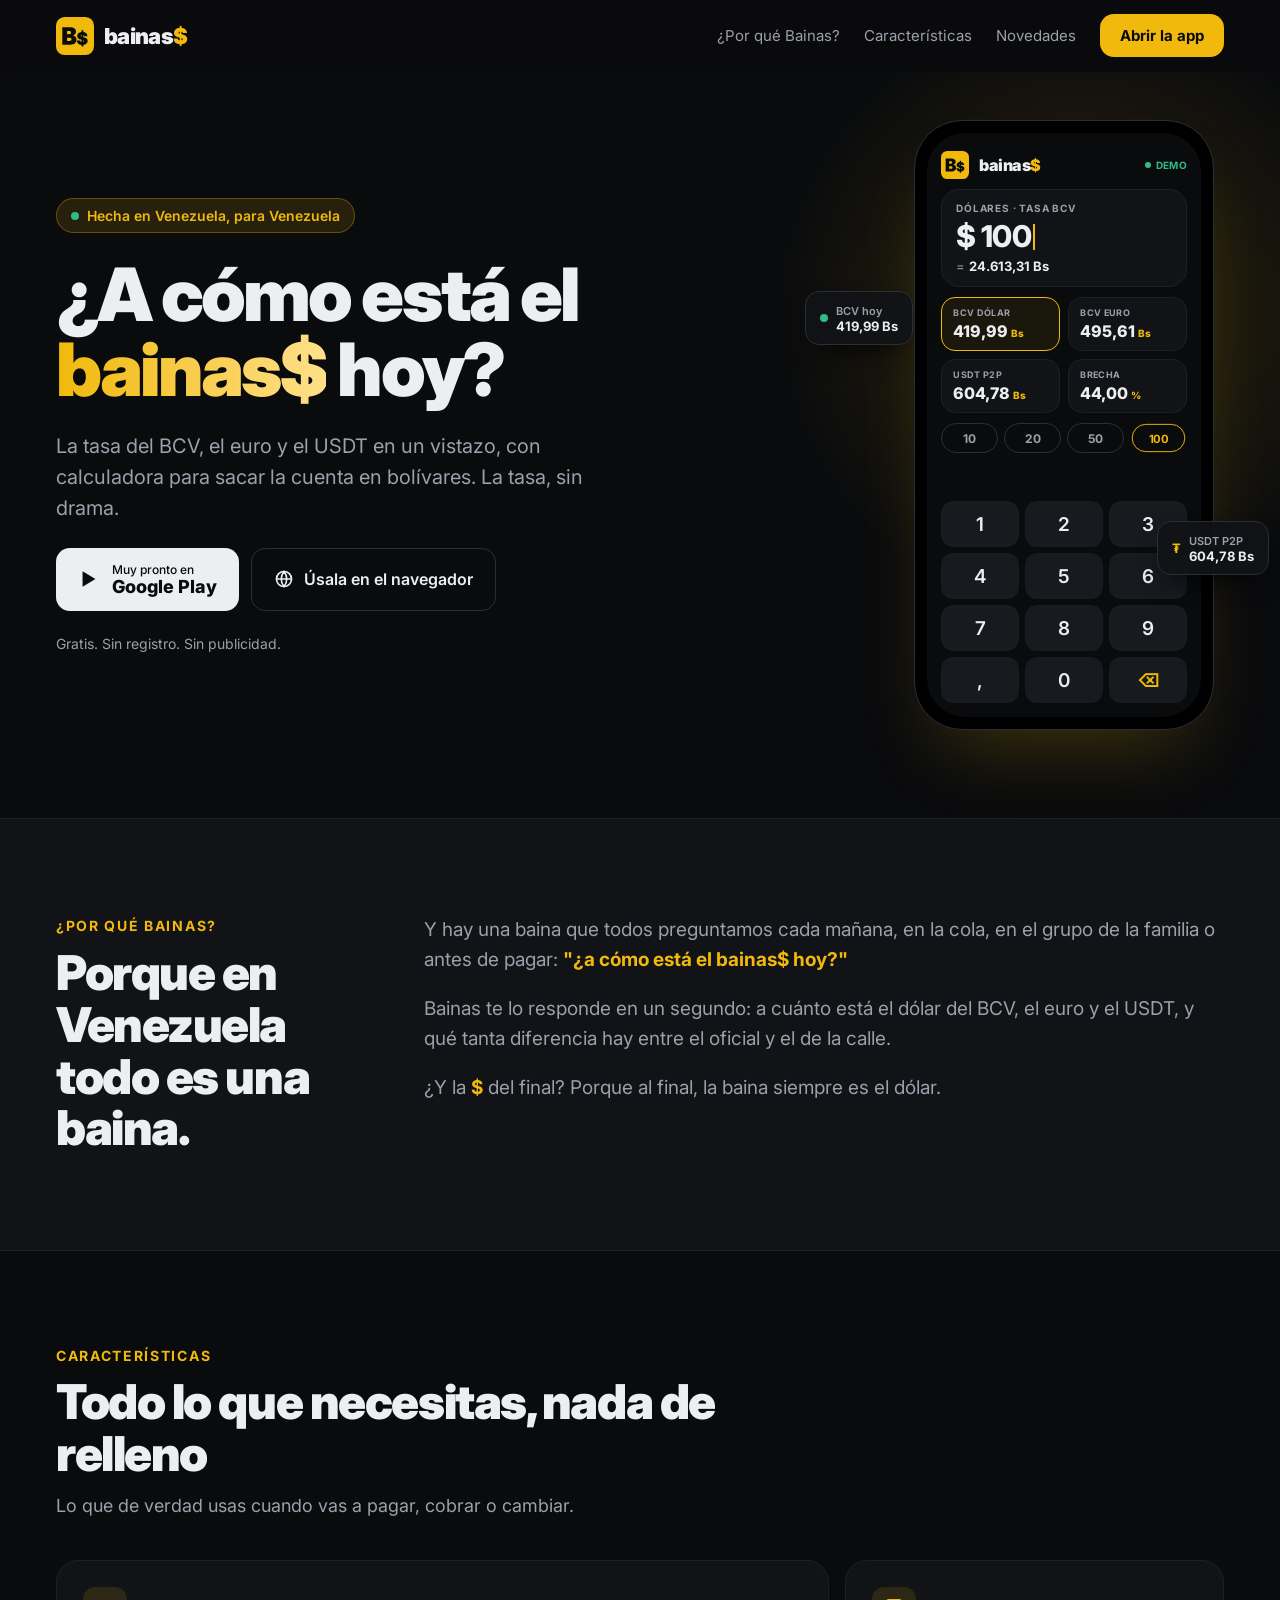
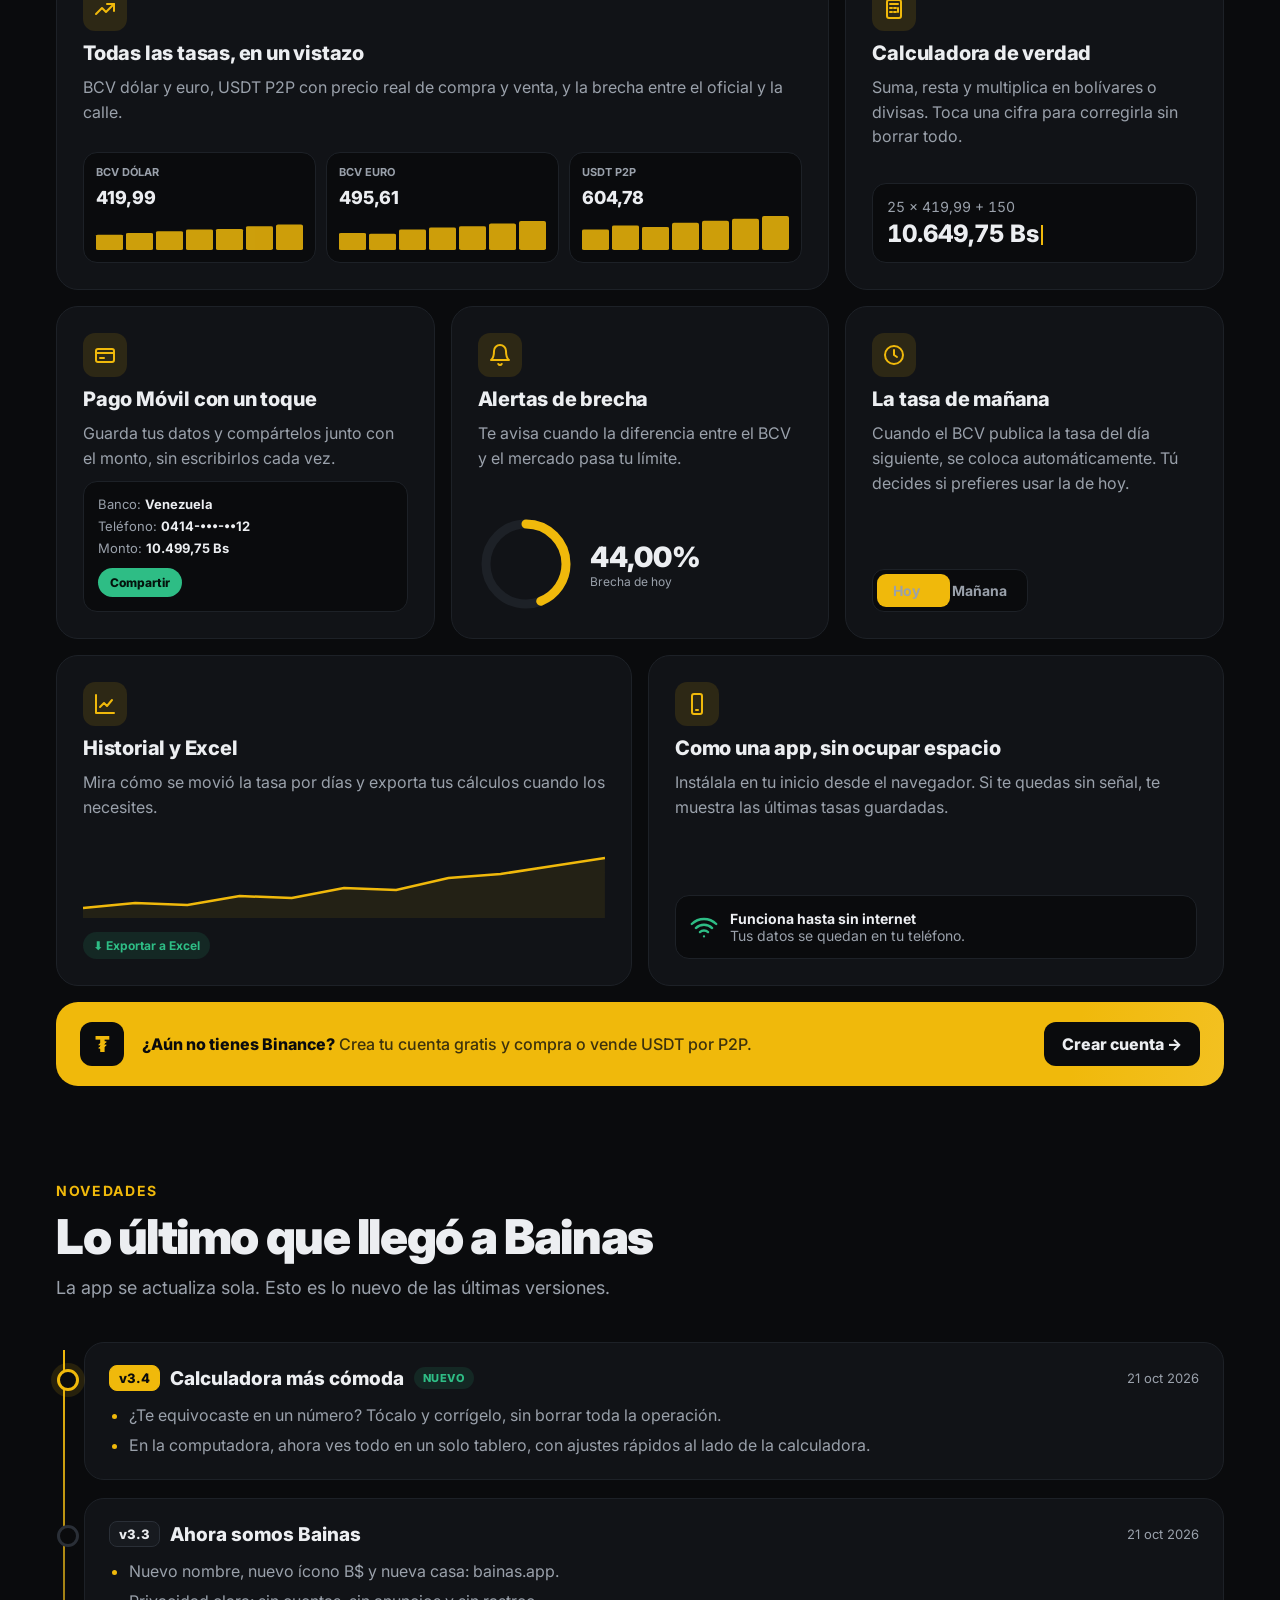
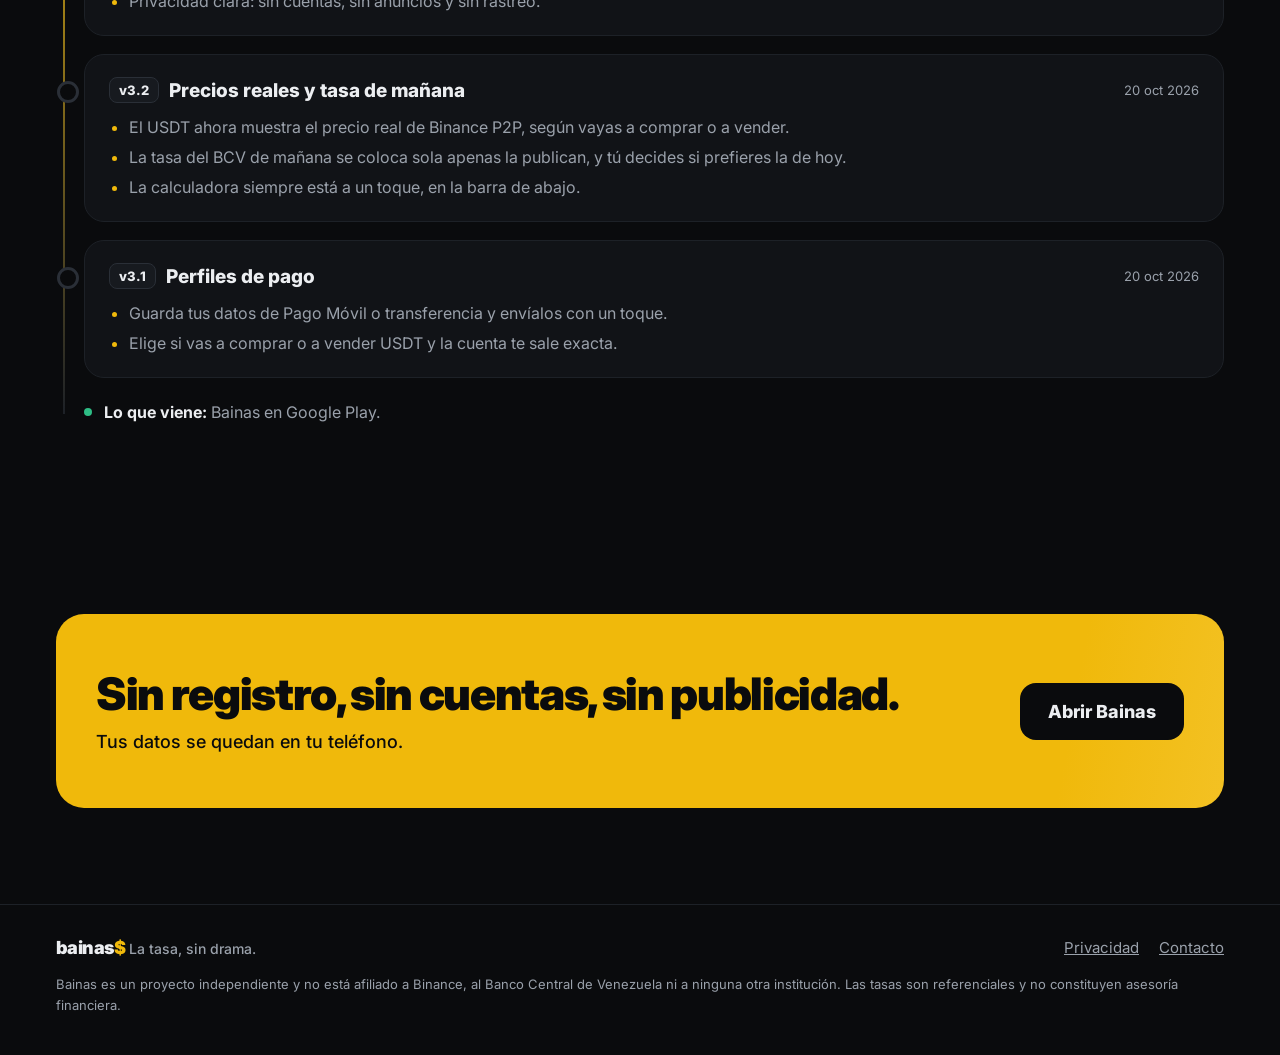
==== commit 6132a44e: "feat: usar el enlace de referido CPA (monto fijo) de Binance Co-Authored-By: Claude Opus 5.5 (1M con" ====
--- a/landing.html
+++ b/landing.html
@@ -488,9 +488,9 @@
                 </div>
             </article>
         </div>
-        <a class="refer reveal" href="https://www.binance.com/register?ref=BAINAS" target="_blank" rel="noopener sponsored">
+        <a class="refer reveal" href="https://www.binance.com/activity/referral-entry/CPA?ref=CPA_00PD39AJIC" target="_blank" rel="noopener sponsored">
             <span class="refer-ico" aria-hidden="true">₮</span>
-            <span class="refer-txt"><b>¿Aún no tienes Binance?</b> Crea tu cuenta gratis con descuento en comisiones y compra o vende USDT por P2P.</span>
+            <span class="refer-txt"><b>¿Aún no tienes Binance?</b> Crea tu cuenta gratis y compra o vende USDT por P2P.</span>
             <span class="refer-go">Crear cuenta <span aria-hidden="true">→</span></span>
         </a>
     </div>
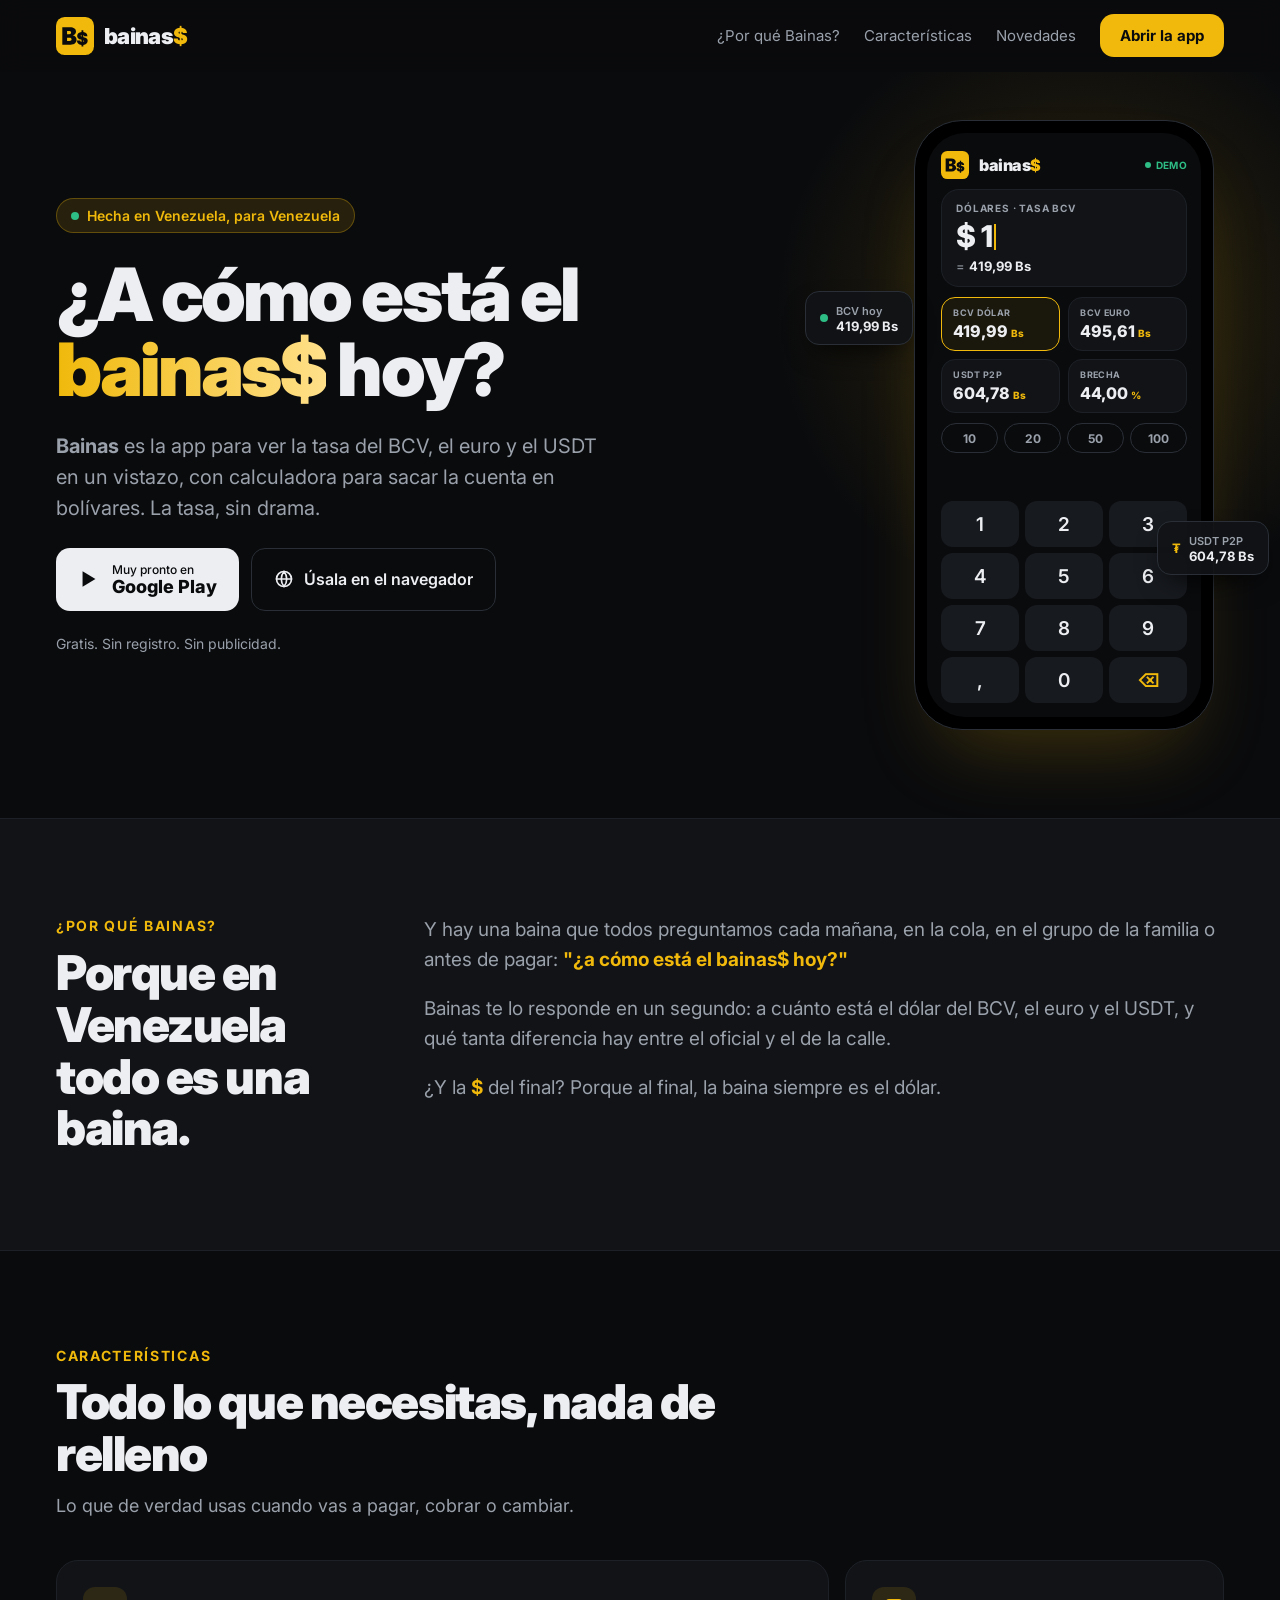
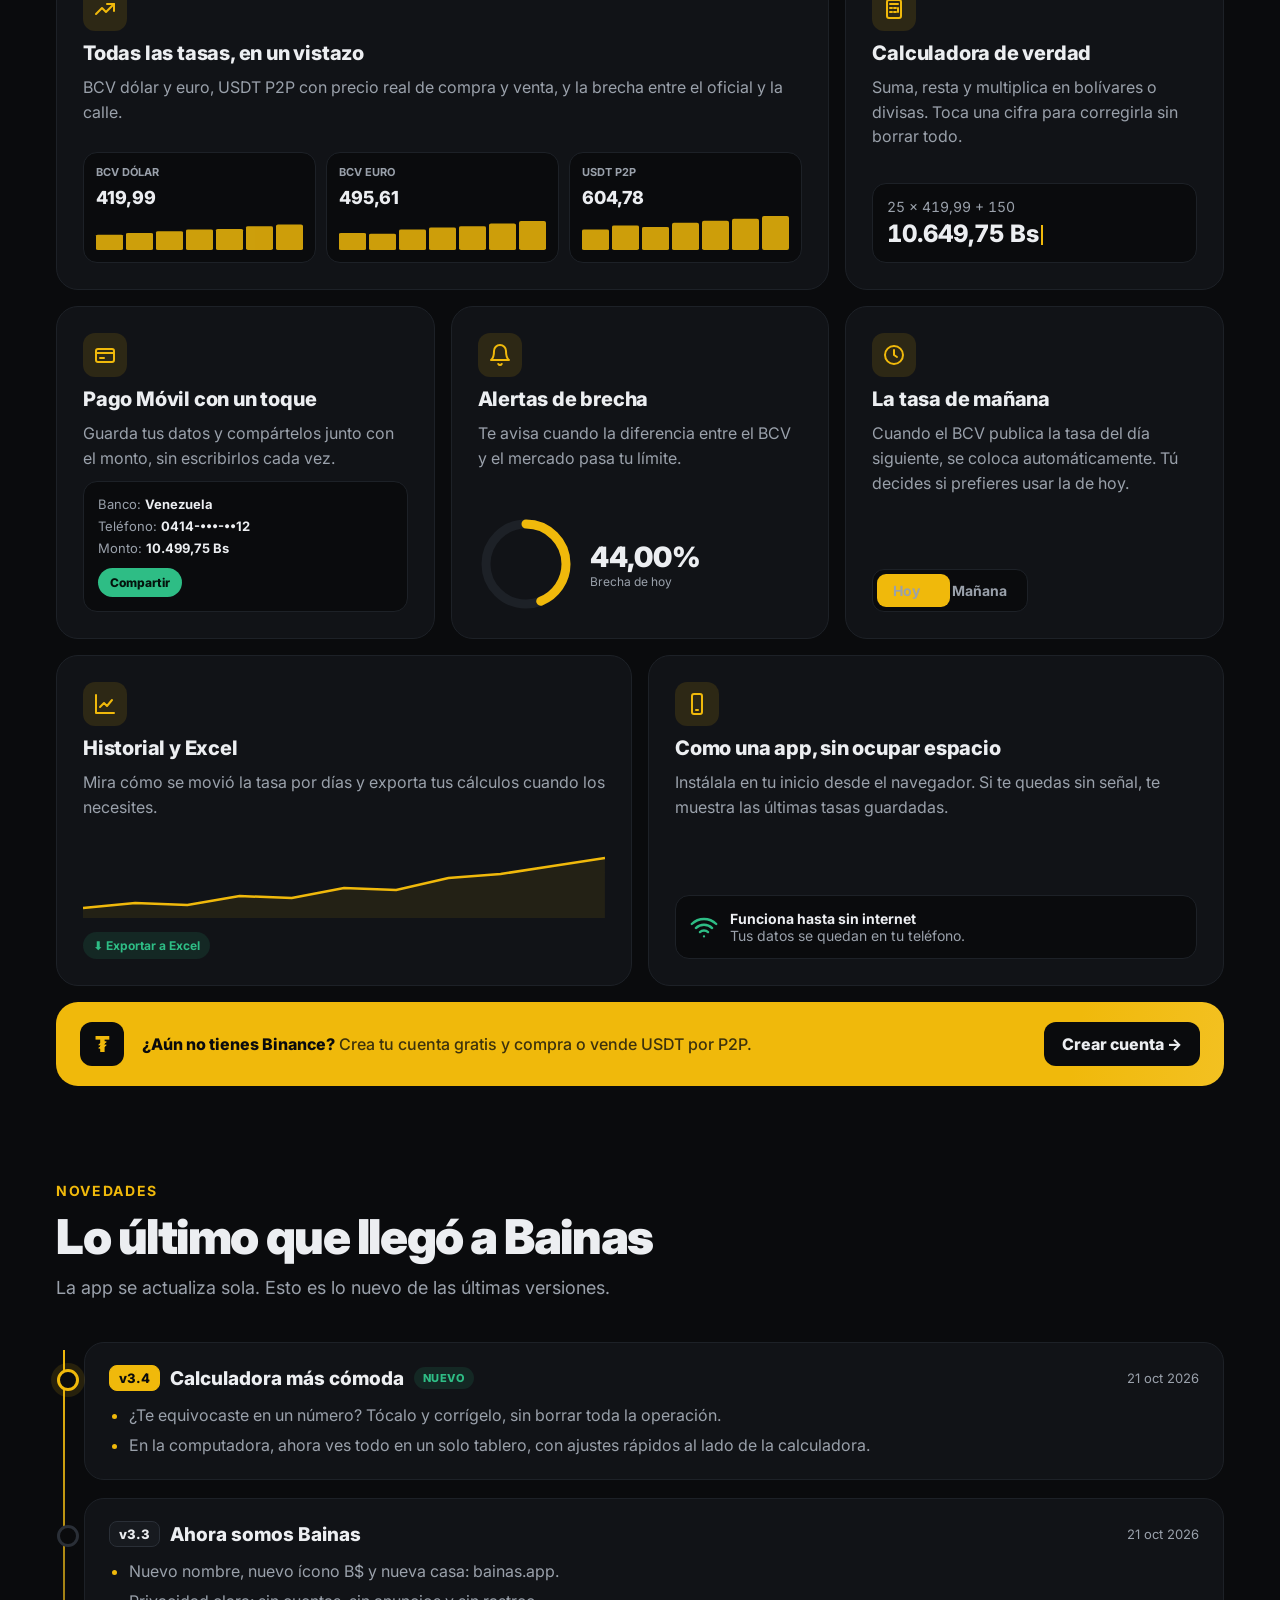
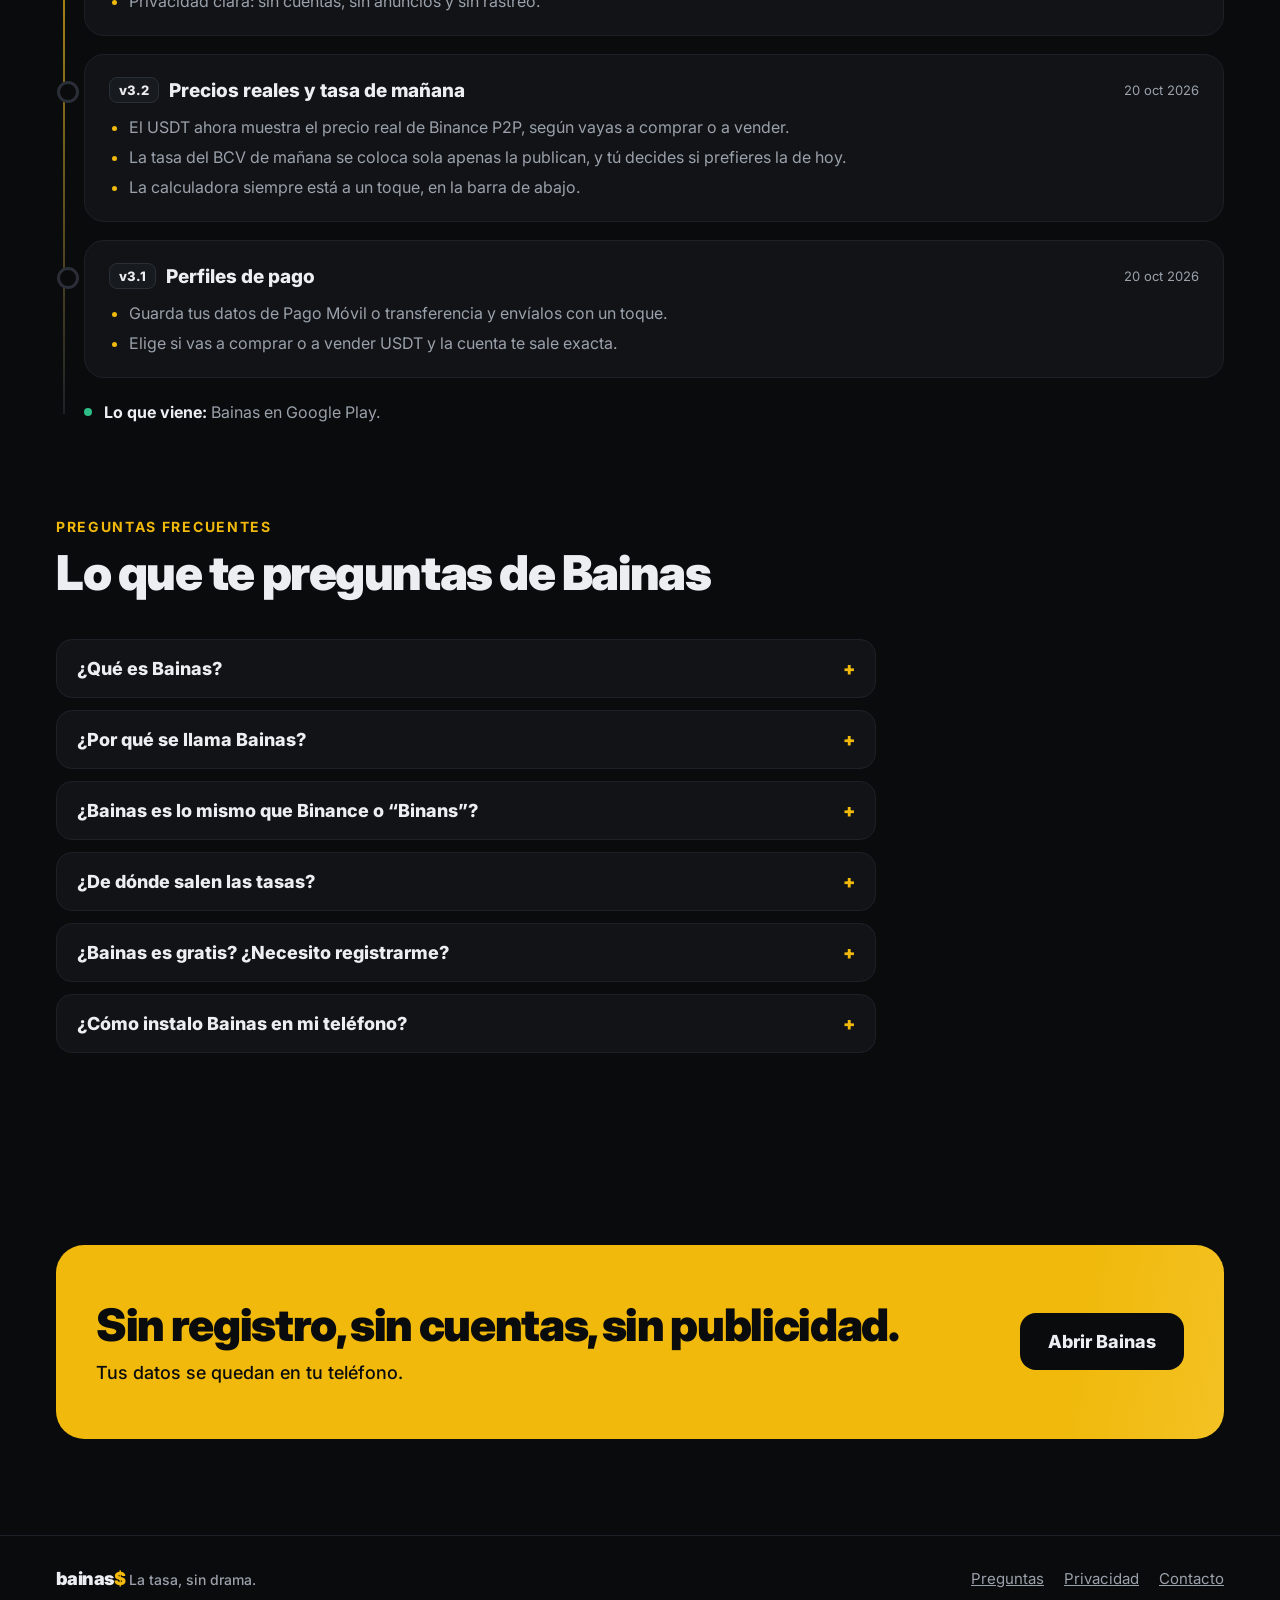
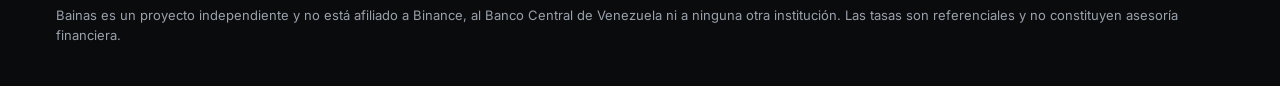
==== commit b1949da0: "SEO: definir Bainas como app (título, FAQ y datos estructurados) - Título y descripción empiezan por" ====
--- a/landing.html
+++ b/landing.html
@@ -3,8 +3,8 @@
 <head>
     <meta charset="UTF-8">
     <meta name="viewport" content="width=device-width, initial-scale=1.0, viewport-fit=cover">
-    <title>Bainas · Tasa BCV, dólar, euro y USDT hoy en Venezuela</title>
-    <meta name="description" content="¿A cómo está el dólar hoy? Consulta la tasa BCV, el euro y el USDT de Binance P2P en Venezuela, con calculadora en bolívares. Gratis, sin registro y sin anuncios.">
+    <title>Bainas App: dólar BCV, euro y USDT hoy en Venezuela</title>
+    <meta name="description" content="Bainas es la app gratis para saber a cómo está el dólar hoy en Venezuela: tasa BCV, euro y USDT de Binance P2P, con calculadora en bolívares. Sin registro y sin anuncios.">
     <link rel="canonical" href="https://bainas.app/">
     <meta name="robots" content="index, follow, max-image-preview:large">
     <meta name="theme-color" content="#0a0b0d">
@@ -36,15 +36,39 @@
           "@type": "Organization",
           "@id": "https://bainas.app/#org",
           "name": "Bainas",
+          "alternateName": [
+            "bainas$",
+            "Bainas App"
+          ],
           "url": "https://bainas.app/",
-          "logo": "https://bainas.app/icons/icon-512.png",
-          "email": "j.e.carrasquel86@gmail.com"
+          "logo": {
+            "@type": "ImageObject",
+            "url": "https://bainas.app/icons/icon-512.png",
+            "width": 512,
+            "height": 512
+          },
+          "description": "Bainas es una app venezolana gratuita para ver la tasa del dólar BCV, el euro y el USDT de Binance P2P, con calculadora en bolívares.",
+          "slogan": "La tasa, sin drama.",
+          "areaServed": {
+            "@type": "Country",
+            "name": "Venezuela"
+          },
+          "email": "j.e.carrasquel86@gmail.com",
+          "contactPoint": {
+            "@type": "ContactPoint",
+            "contactType": "customer support",
+            "email": "j.e.carrasquel86@gmail.com",
+            "availableLanguage": "es"
+          }
         },
         {
           "@type": "WebSite",
           "@id": "https://bainas.app/#web",
           "name": "Bainas",
-          "alternateName": "bainas$",
+          "alternateName": [
+            "bainas$",
+            "Bainas App"
+          ],
           "url": "https://bainas.app/",
           "inLanguage": "es-VE",
           "publisher": {
@@ -52,15 +76,47 @@
           }
         },
         {
+          "@type": "WebPage",
+          "@id": "https://bainas.app/#page",
+          "url": "https://bainas.app/",
+          "name": "Bainas App: dólar BCV, euro y USDT hoy en Venezuela",
+          "inLanguage": "es-VE",
+          "isPartOf": {
+            "@id": "https://bainas.app/#web"
+          },
+          "about": {
+            "@id": "https://bainas.app/#app"
+          },
+          "mainEntity": {
+            "@id": "https://bainas.app/#app"
+          },
+          "primaryImageOfPage": "https://bainas.app/og-image.jpg"
+        },
+        {
           "@type": "WebApplication",
+          "@id": "https://bainas.app/#app",
           "name": "Bainas",
+          "alternateName": [
+            "bainas$",
+            "Bainas App"
+          ],
           "url": "https://app.bainas.app/",
           "applicationCategory": "FinanceApplication",
           "operatingSystem": "Web, Android, iOS",
           "browserRequirements": "Requiere JavaScript",
           "inLanguage": "es-VE",
           "description": "Monitor de la tasa BCV, el euro y el USDT de Binance P2P en Venezuela, con calculadora en bolívares.",
+          "featureList": [
+            "Tasa BCV del dólar y el euro",
+            "Precio del USDT en Binance P2P",
+            "Brecha entre la tasa oficial y el mercado",
+            "Calculadora en bolívares y divisas",
+            "Perfiles de Pago Móvil",
+            "Alertas de brecha",
+            "Historial y exportación a Excel"
+          ],
           "image": "https://bainas.app/og-image.jpg",
+          "isAccessibleForFree": true,
           "offers": {
             "@type": "Offer",
             "price": "0",
@@ -69,6 +125,61 @@
           "publisher": {
             "@id": "https://bainas.app/#org"
           }
+        },
+        {
+          "@type": "FAQPage",
+          "@id": "https://bainas.app/#faq",
+          "inLanguage": "es-VE",
+          "mainEntity": [
+            {
+              "@type": "Question",
+              "name": "¿Qué es Bainas?",
+              "acceptedAnswer": {
+                "@type": "Answer",
+                "text": "Bainas (bainas$) es una app gratuita hecha en Venezuela para consultar a cómo está el dólar hoy: la tasa oficial del BCV para el dólar y el euro, el precio del USDT en Binance P2P y la brecha entre ambos. Incluye una calculadora en bolívares, perfiles de Pago Móvil y alertas. Se usa desde el navegador en app.bainas.app y se puede instalar en el teléfono."
+              }
+            },
+            {
+              "@type": "Question",
+              "name": "¿Por qué se llama Bainas?",
+              "acceptedAnswer": {
+                "@type": "Answer",
+                "text": "Viene de “vaina”, la palabra venezolana para cualquier cosa (“pásame esa vaina”), escrita como se pronuncia. Y la vaina que todos preguntamos cada día es a cómo está el dólar; por eso el logo termina en $. Cuando alguien busca “Bainas” con B, esta es la app."
+              }
+            },
+            {
+              "@type": "Question",
+              "name": "¿Bainas es lo mismo que Binance o “Binans”?",
+              "acceptedAnswer": {
+                "@type": "Answer",
+                "text": "No. Bainas es una app independiente y no está afiliada a Binance. Solo muestra el precio público del USDT en Binance P2P como referencia, junto con la tasa del BCV. Si buscabas “binans” para ver el precio del USDT en bolívares, en Bainas lo ves sin abrir una cuenta."
+              }
+            },
+            {
+              "@type": "Question",
+              "name": "¿De dónde salen las tasas?",
+              "acceptedAnswer": {
+                "@type": "Answer",
+                "text": "El dólar y el euro oficiales son los que publica el Banco Central de Venezuela (BCV). El USDT sale de los anuncios públicos de compra y venta en Binance P2P. Las tasas son referenciales y no constituyen asesoría financiera."
+              }
+            },
+            {
+              "@type": "Question",
+              "name": "¿Bainas es gratis? ¿Necesito registrarme?",
+              "acceptedAnswer": {
+                "@type": "Answer",
+                "text": "Es gratis, no pide registro ni cuenta y no tiene publicidad. Tus datos, como los perfiles de Pago Móvil, se guardan solo en tu teléfono."
+              }
+            },
+            {
+              "@type": "Question",
+              "name": "¿Cómo instalo Bainas en mi teléfono?",
+              "acceptedAnswer": {
+                "@type": "Answer",
+                "text": "Abre app.bainas.app en Chrome o Safari y elige “Instalar app” o “Agregar a pantalla de inicio”. Queda como una app más, sin ocupar casi espacio, y muestra las últimas tasas guardadas aunque te quedes sin señal."
+              }
+            }
+          ]
         }
       ]
     }
@@ -211,6 +322,13 @@
         .h2 { font-size: clamp(2rem, 4vw, 3rem); line-height: 1.08; font-weight: 900; letter-spacing: -0.03em; }
         .sec-head { display: flex; flex-direction: column; gap: 12px; margin-bottom: 40px; max-width: 680px; }
         .sec-head p { font-size: 18px; line-height: 1.55; color: var(--text-2); }
+        .faq { display: flex; flex-direction: column; gap: 12px; max-width: 820px; }
+        .faq details { background: var(--surface); border: 1px solid var(--line); border-radius: 16px; }
+        .faq summary { cursor: pointer; list-style: none; padding: 18px 20px; font-size: 18px; font-weight: 800; display: flex; justify-content: space-between; gap: 16px; }
+        .faq summary::-webkit-details-marker { display: none; }
+        .faq summary::after { content: "+"; color: var(--accent); font-weight: 900; }
+        .faq details[open] summary::after { content: "\2212"; }
+        .faq details p { padding: 0 20px 18px; font-size: 16px; line-height: 1.6; color: var(--text-2); }
 
         /* Entradas cortas con rebote; el retraso escalonado lo pone el script */
         .js .reveal { opacity: 0; transform: translateY(20px) scale(.96); transition: opacity .35s ease-out, transform .5s cubic-bezier(.34, 1.56, .64, 1); }
@@ -355,7 +473,7 @@
         <div class="hero-copy">
             <div class="pill rise"><span class="dot"></span>Hecha en Venezuela, para Venezuela</div>
             <h1 class="rise">¿A cómo está el <span class="accent">bainas$</span> hoy?</h1>
-            <p class="lead rise">La tasa del BCV, el euro y el USDT en un vistazo, con calculadora para sacar la cuenta en bolívares. La tasa, sin drama.</p>
+            <p class="lead rise"><strong>Bainas</strong> es la app para ver la tasa del BCV, el euro y el USDT en un vistazo, con calculadora para sacar la cuenta en bolívares. La tasa, sin drama.</p>
             <div class="ctas rise">
                 <span class="store">
                     <svg width="22" height="22" viewBox="0 0 24 24" aria-hidden="true"><path d="M5 3.5v17l14-8.5z" fill="#0a0b0d"></path></svg>
@@ -538,6 +656,41 @@
     </div>
 </section>
 
+<section class="section" id="preguntas" style="padding-top: 0">
+    <div class="wrap">
+        <div class="sec-head reveal">
+            <span class="eyebrow">Preguntas frecuentes</span>
+            <h2 class="h2">Lo que te preguntas de Bainas</h2>
+        </div>
+        <div class="faq reveal">
+            <details>
+                <summary>¿Qué es Bainas?</summary>
+                <p>Bainas (bainas$) es una app gratuita hecha en Venezuela para consultar a cómo está el dólar hoy: la tasa oficial del BCV para el dólar y el euro, el precio del USDT en Binance P2P y la brecha entre ambos. Incluye una calculadora en bolívares, perfiles de Pago Móvil y alertas. Se usa desde el navegador en app.bainas.app y se puede instalar en el teléfono.</p>
+            </details>
+            <details>
+                <summary>¿Por qué se llama Bainas?</summary>
+                <p>Viene de “vaina”, la palabra venezolana para cualquier cosa (“pásame esa vaina”), escrita como se pronuncia. Y la vaina que todos preguntamos cada día es a cómo está el dólar; por eso el logo termina en $. Cuando alguien busca “Bainas” con B, esta es la app.</p>
+            </details>
+            <details>
+                <summary>¿Bainas es lo mismo que Binance o “Binans”?</summary>
+                <p>No. Bainas es una app independiente y no está afiliada a Binance. Solo muestra el precio público del USDT en Binance P2P como referencia, junto con la tasa del BCV. Si buscabas “binans” para ver el precio del USDT en bolívares, en Bainas lo ves sin abrir una cuenta.</p>
+            </details>
+            <details>
+                <summary>¿De dónde salen las tasas?</summary>
+                <p>El dólar y el euro oficiales son los que publica el Banco Central de Venezuela (BCV). El USDT sale de los anuncios públicos de compra y venta en Binance P2P. Las tasas son referenciales y no constituyen asesoría financiera.</p>
+            </details>
+            <details>
+                <summary>¿Bainas es gratis? ¿Necesito registrarme?</summary>
+                <p>Es gratis, no pide registro ni cuenta y no tiene publicidad. Tus datos, como los perfiles de Pago Móvil, se guardan solo en tu teléfono.</p>
+            </details>
+            <details>
+                <summary>¿Cómo instalo Bainas en mi teléfono?</summary>
+                <p>Abre app.bainas.app en Chrome o Safari y elige “Instalar app” o “Agregar a pantalla de inicio”. Queda como una app más, sin ocupar casi espacio, y muestra las últimas tasas guardadas aunque te quedes sin señal.</p>
+            </details>
+        </div>
+    </div>
+</section>
+
 <section class="section" id="descarga">
     <div class="wrap">
         <div class="cta reveal">
@@ -556,6 +709,7 @@
         <div class="foot-row">
             <span class="word" style="font-size: 18px">bainas<span class="accent">$</span> <span style="font-weight: 500; font-size: 14px; color: var(--text-2); letter-spacing: 0">La tasa, sin drama.</span></span>
             <nav aria-label="Legal">
+                <a href="#preguntas">Preguntas</a>
                 <a href="/privacidad">Privacidad</a>
                 <a href="mailto:j.e.carrasquel86@gmail.com">Contacto</a>
             </nav>
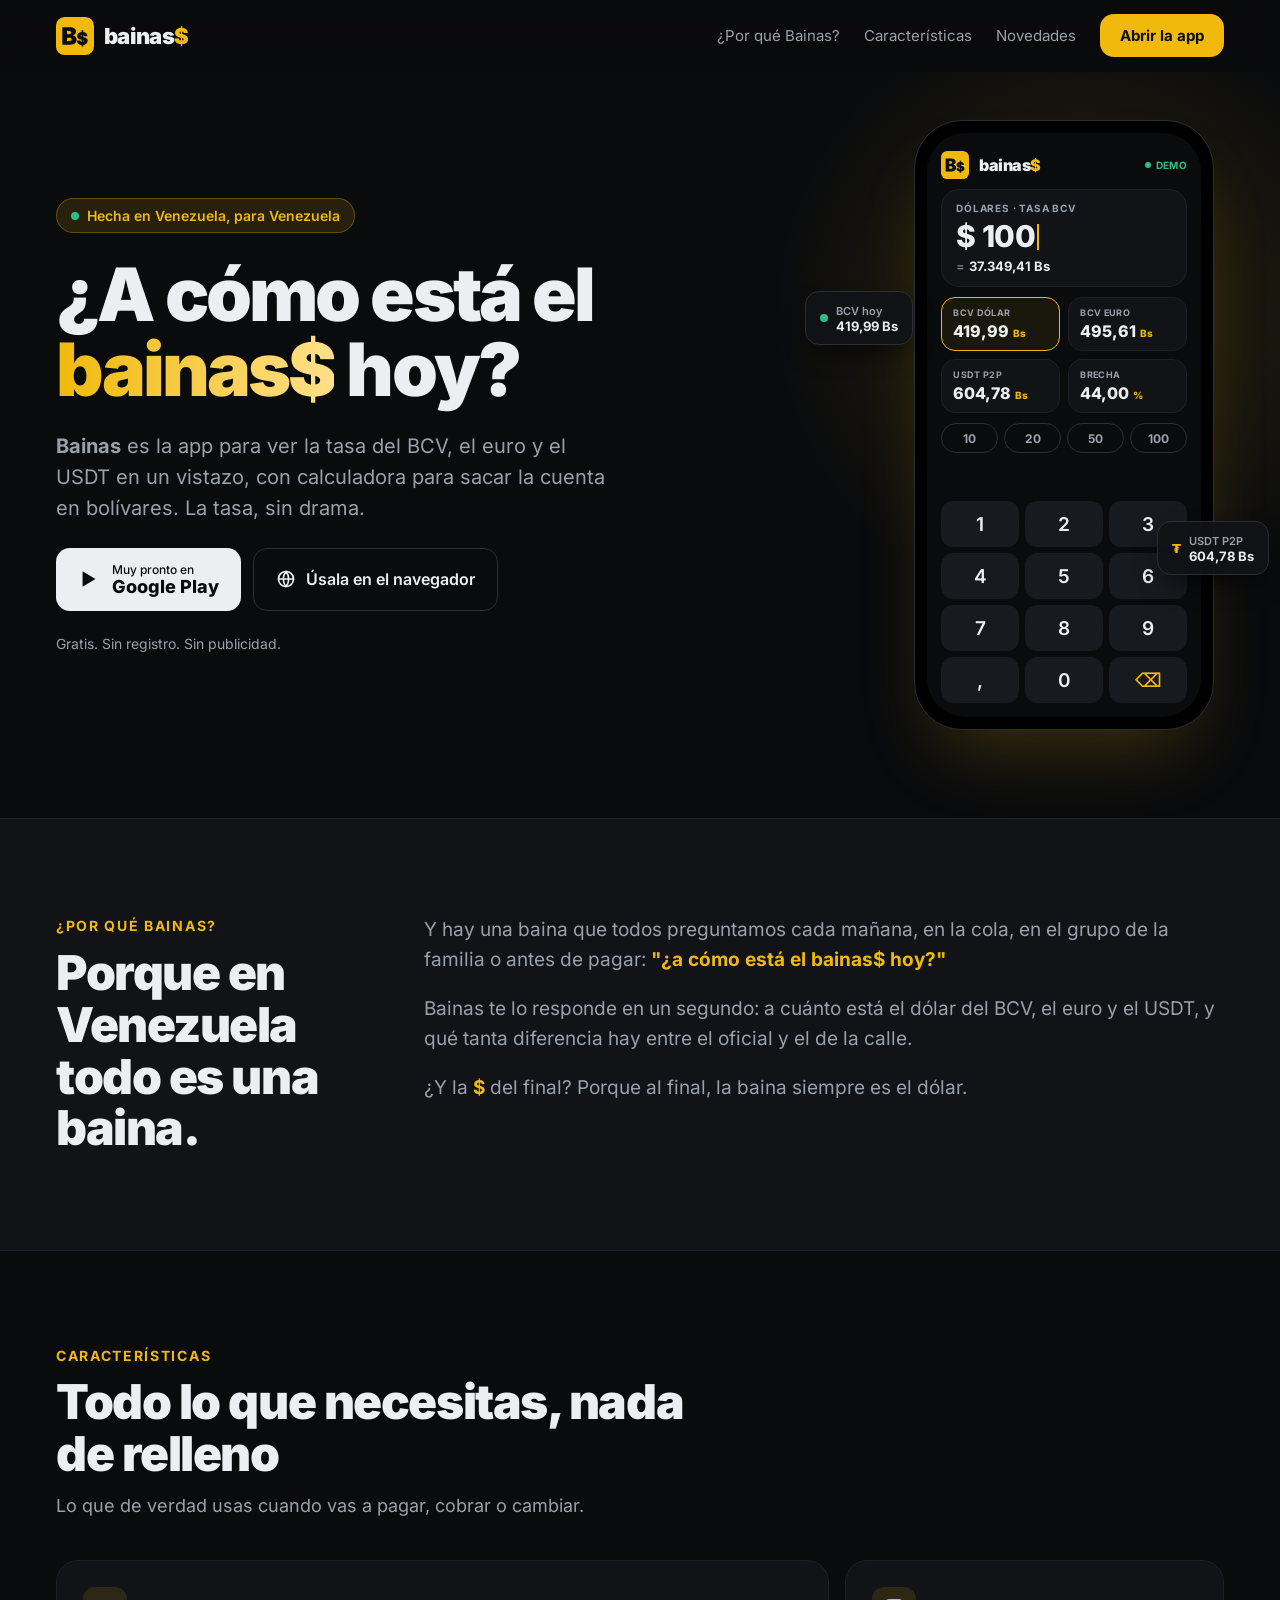
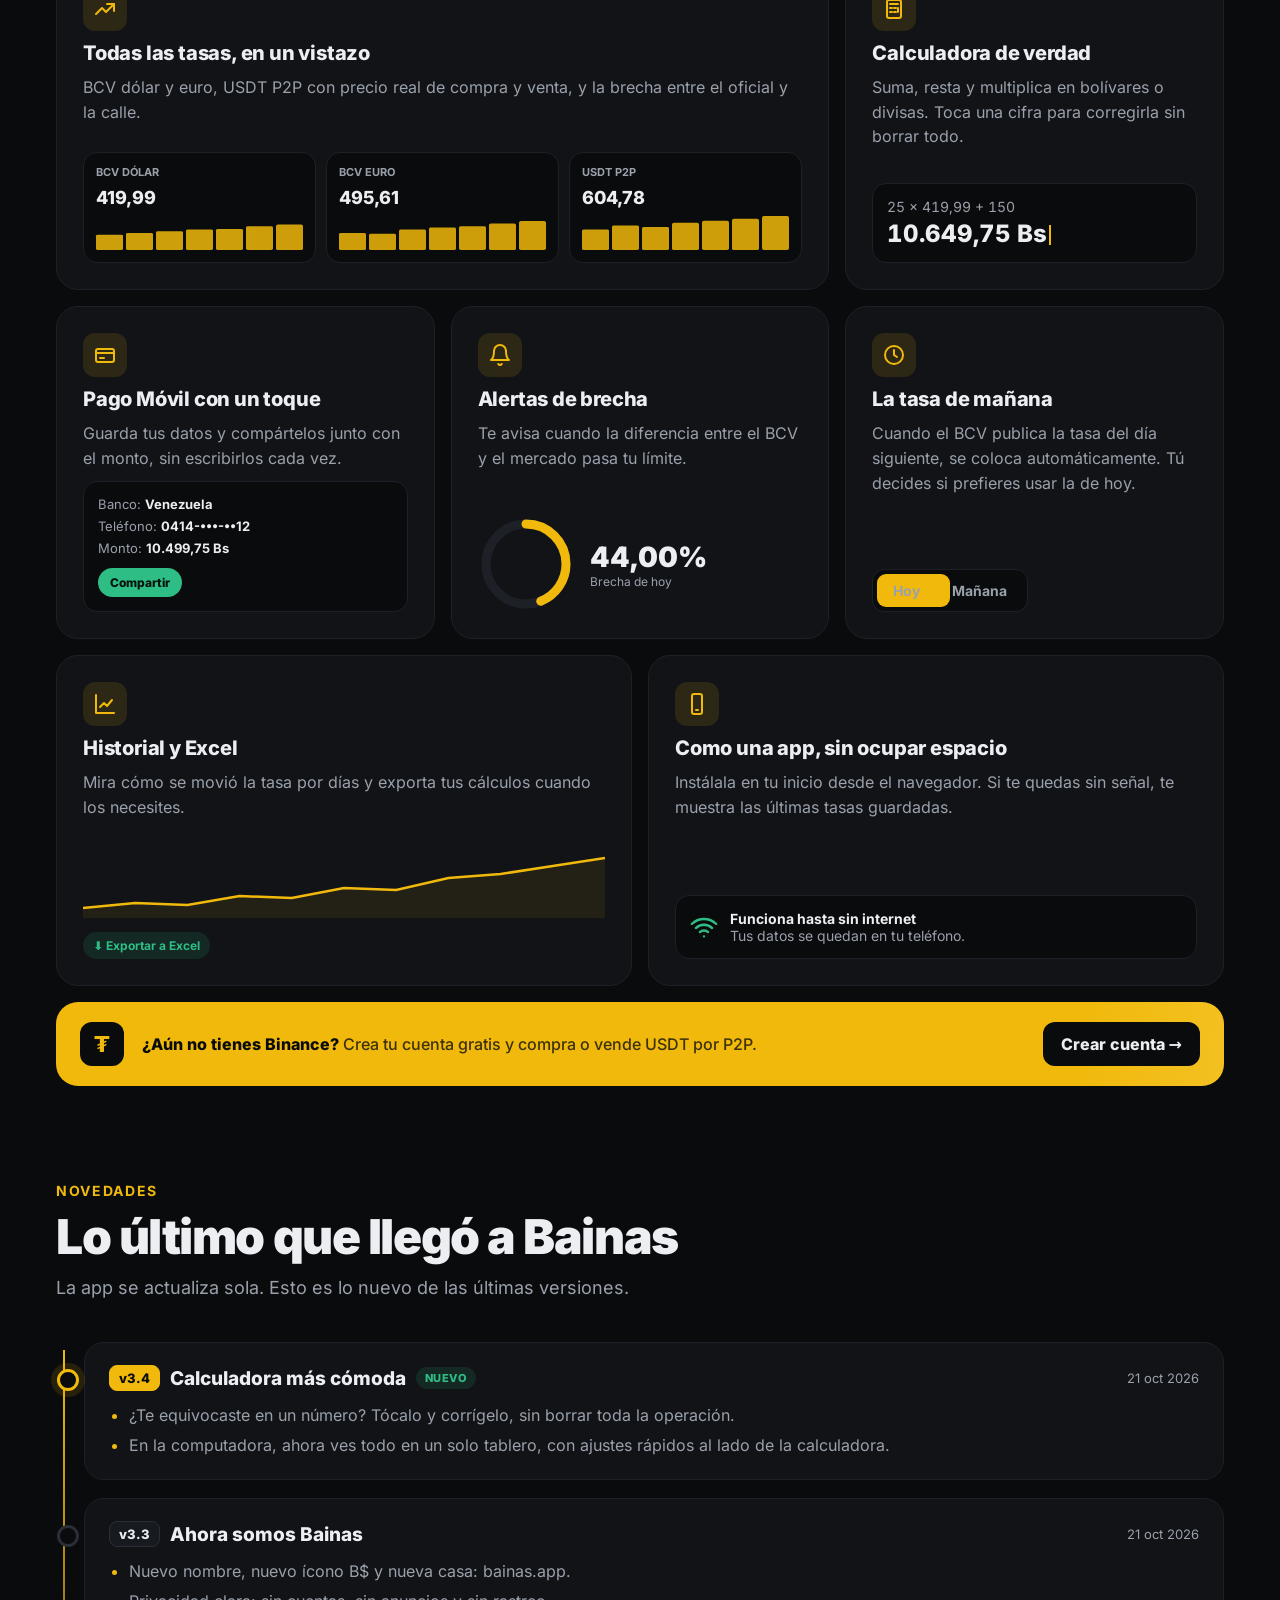
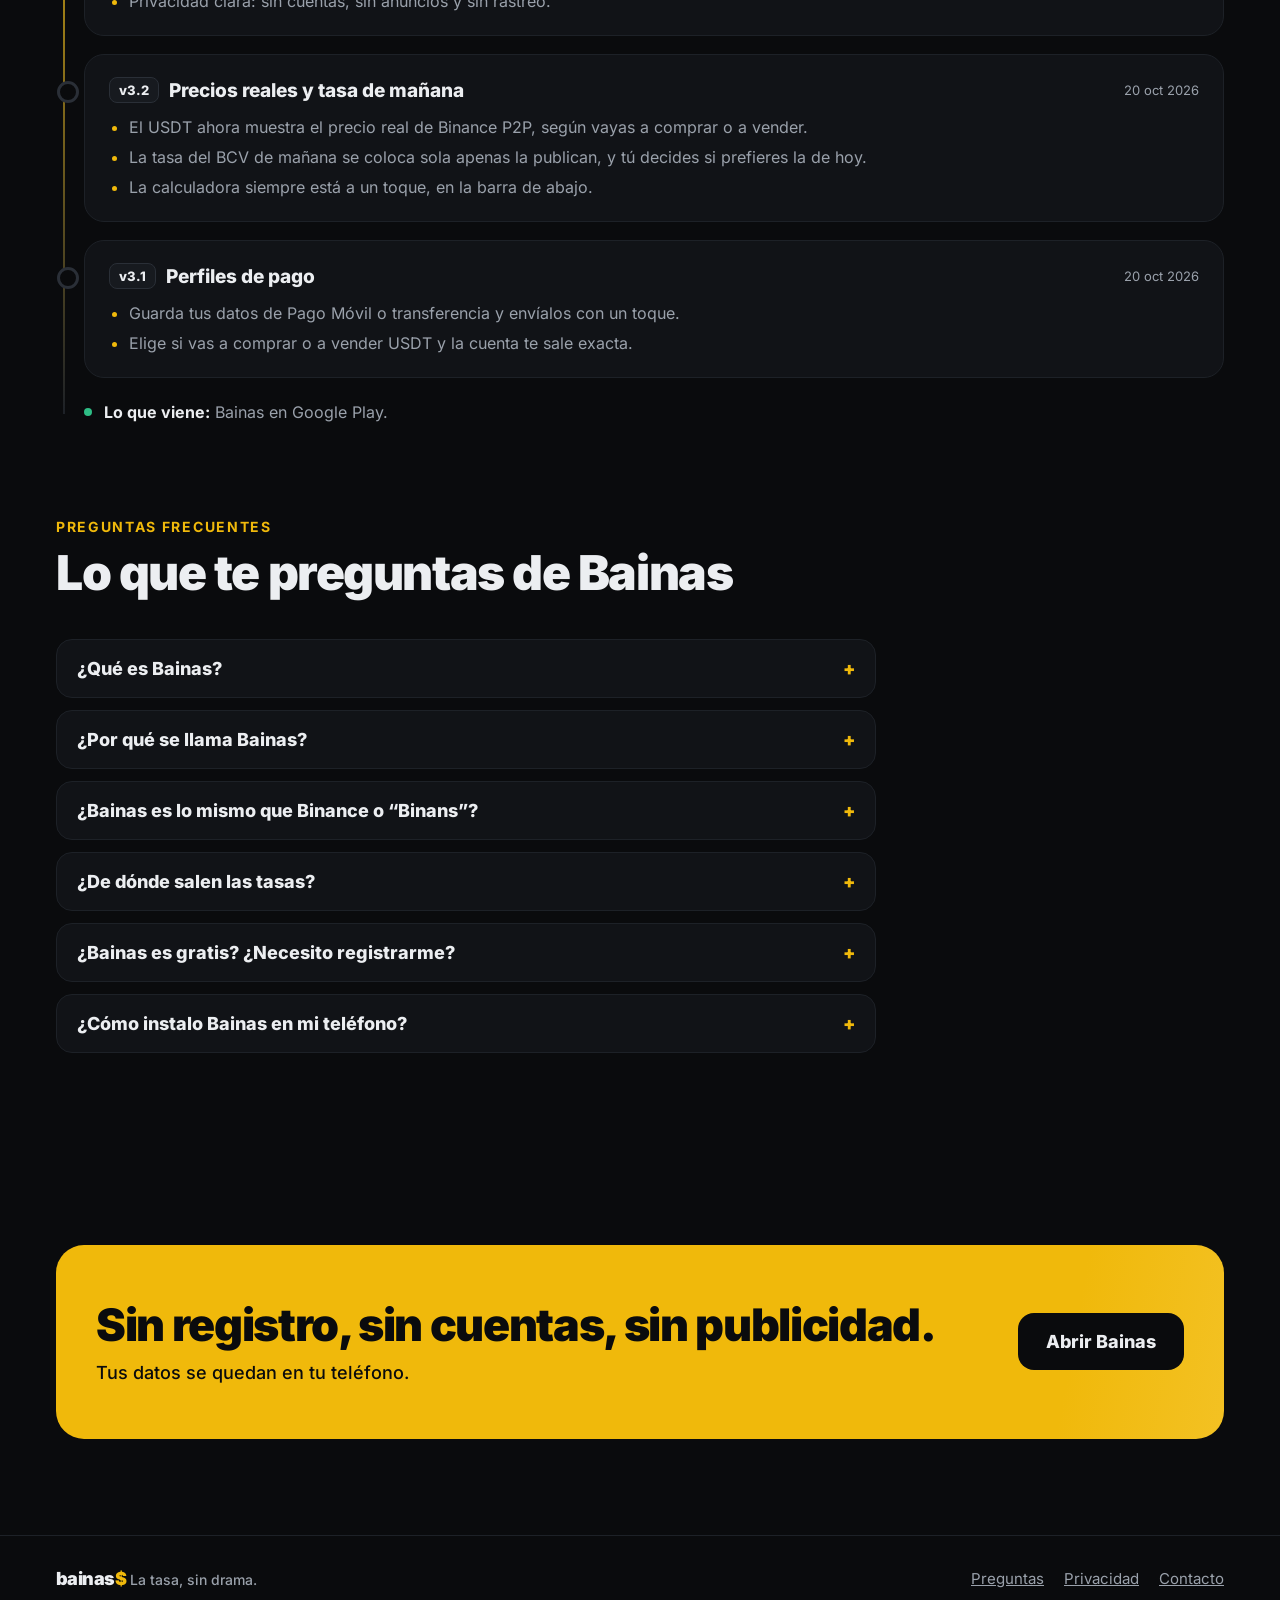
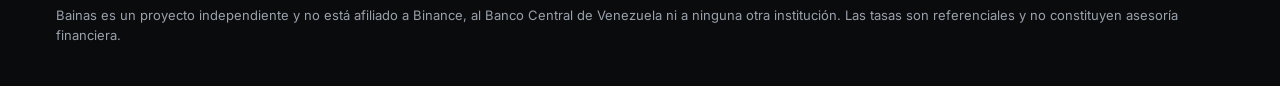
==== commit 553fab98: "Rendimiento: servir Inter desde el sitio en vez de Google Fonts La hoja de Google Fonts bloqueaba el" ====
--- a/landing.html
+++ b/landing.html
@@ -192,10 +192,18 @@
         }
         document.documentElement.classList.add('js');
     </script>
-    <link rel="preconnect" href="https://fonts.googleapis.com">
     <link rel="preconnect" href="https://ve.dolarapi.com" crossorigin>
-    <link href="https://fonts.googleapis.com/css2?family=Inter:wght@400;500;600;700;800;900&display=swap" rel="stylesheet">
+    <link rel="preload" href="/fonts/inter-latin-var.woff2" as="font" type="font/woff2" crossorigin>
     <style>
+        /* Inter servida desde el propio sitio (antes venía de Google Fonts y bloqueaba el primer pintado). */
+        @font-face {
+            font-family: Inter;
+            font-style: normal;
+            font-weight: 400 900;
+            font-display: swap;
+            src: url(/fonts/inter-latin-var.woff2) format("woff2");
+            unicode-range: U+0000-00FF,U+0131,U+0152-0153,U+02BB-02BC,U+02C6,U+02DA,U+02DC,U+0304,U+0308,U+0329,U+2000-206F,U+2074,U+20AC,U+2122,U+2191,U+2193,U+2212,U+2215,U+FEFF,U+FFFD;
+        }
         :root {
             --bg: #0a0b0d;
             --surface: #111317;
